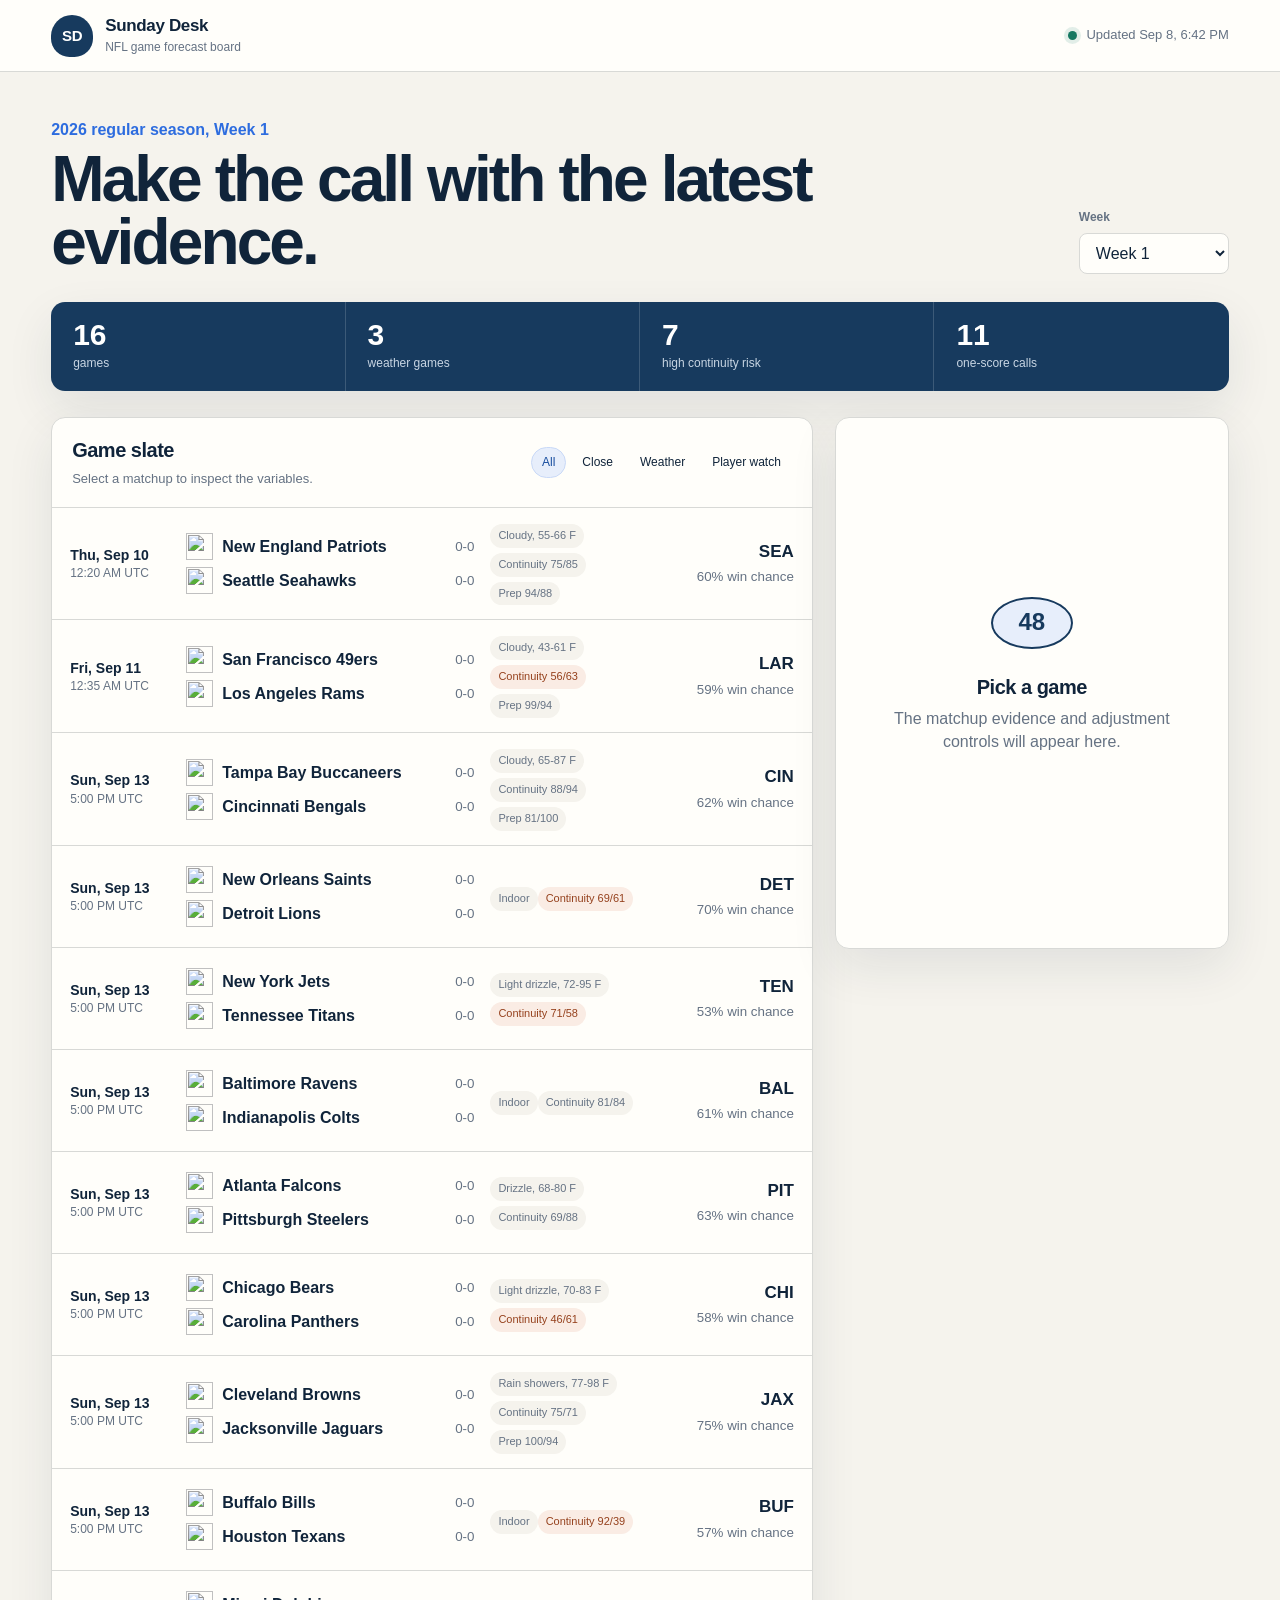
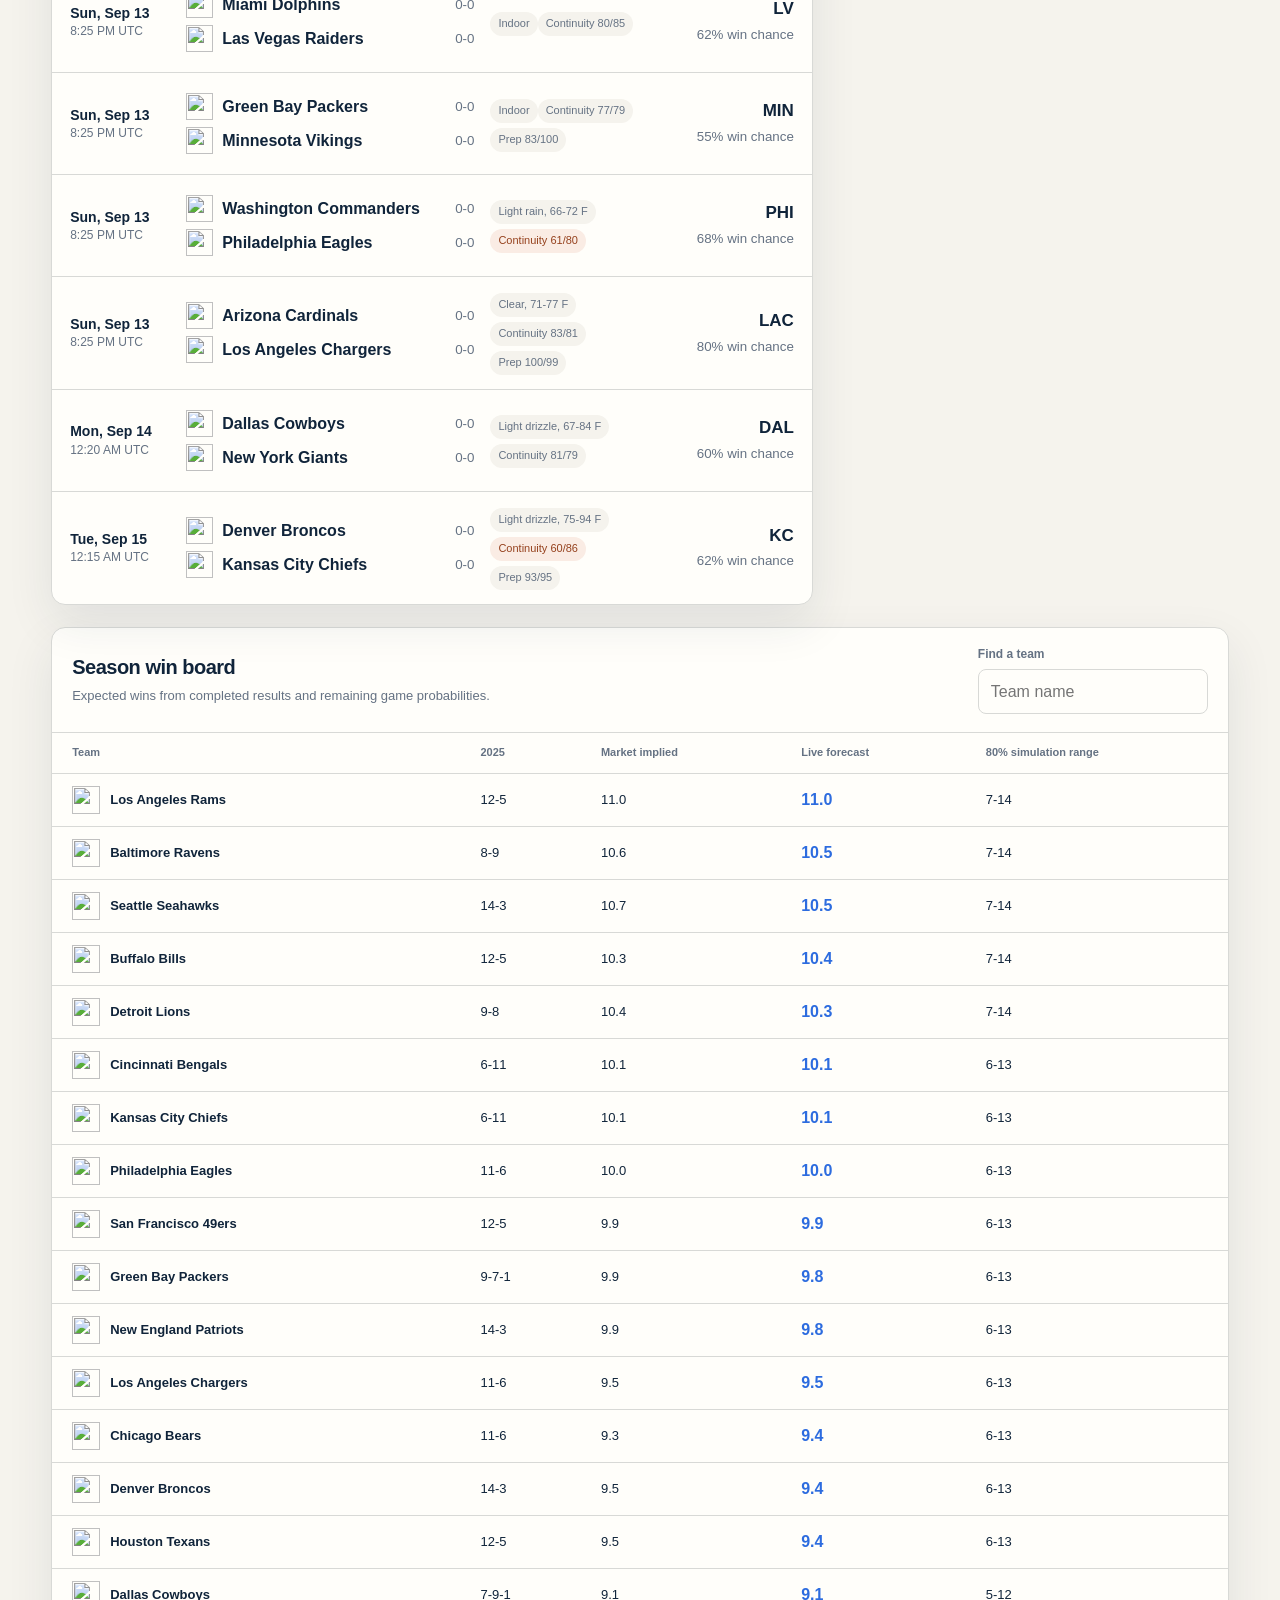
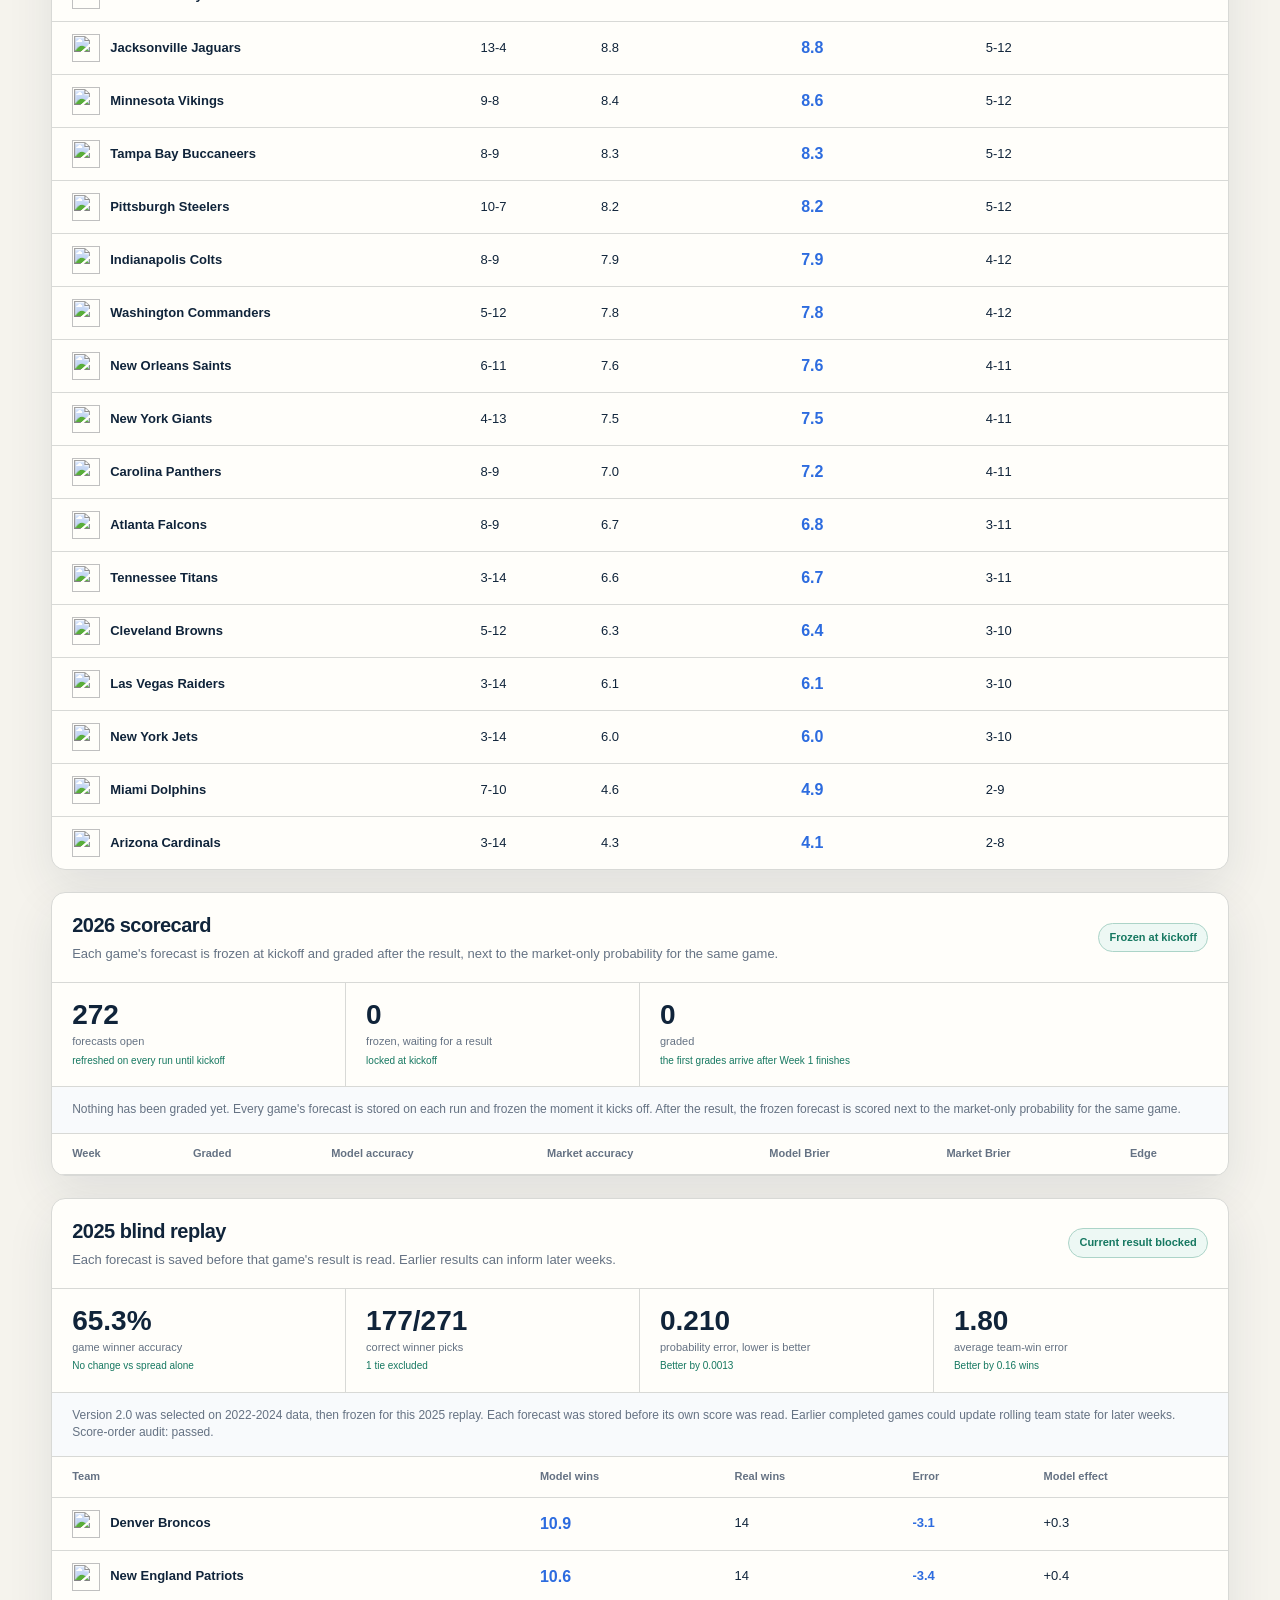
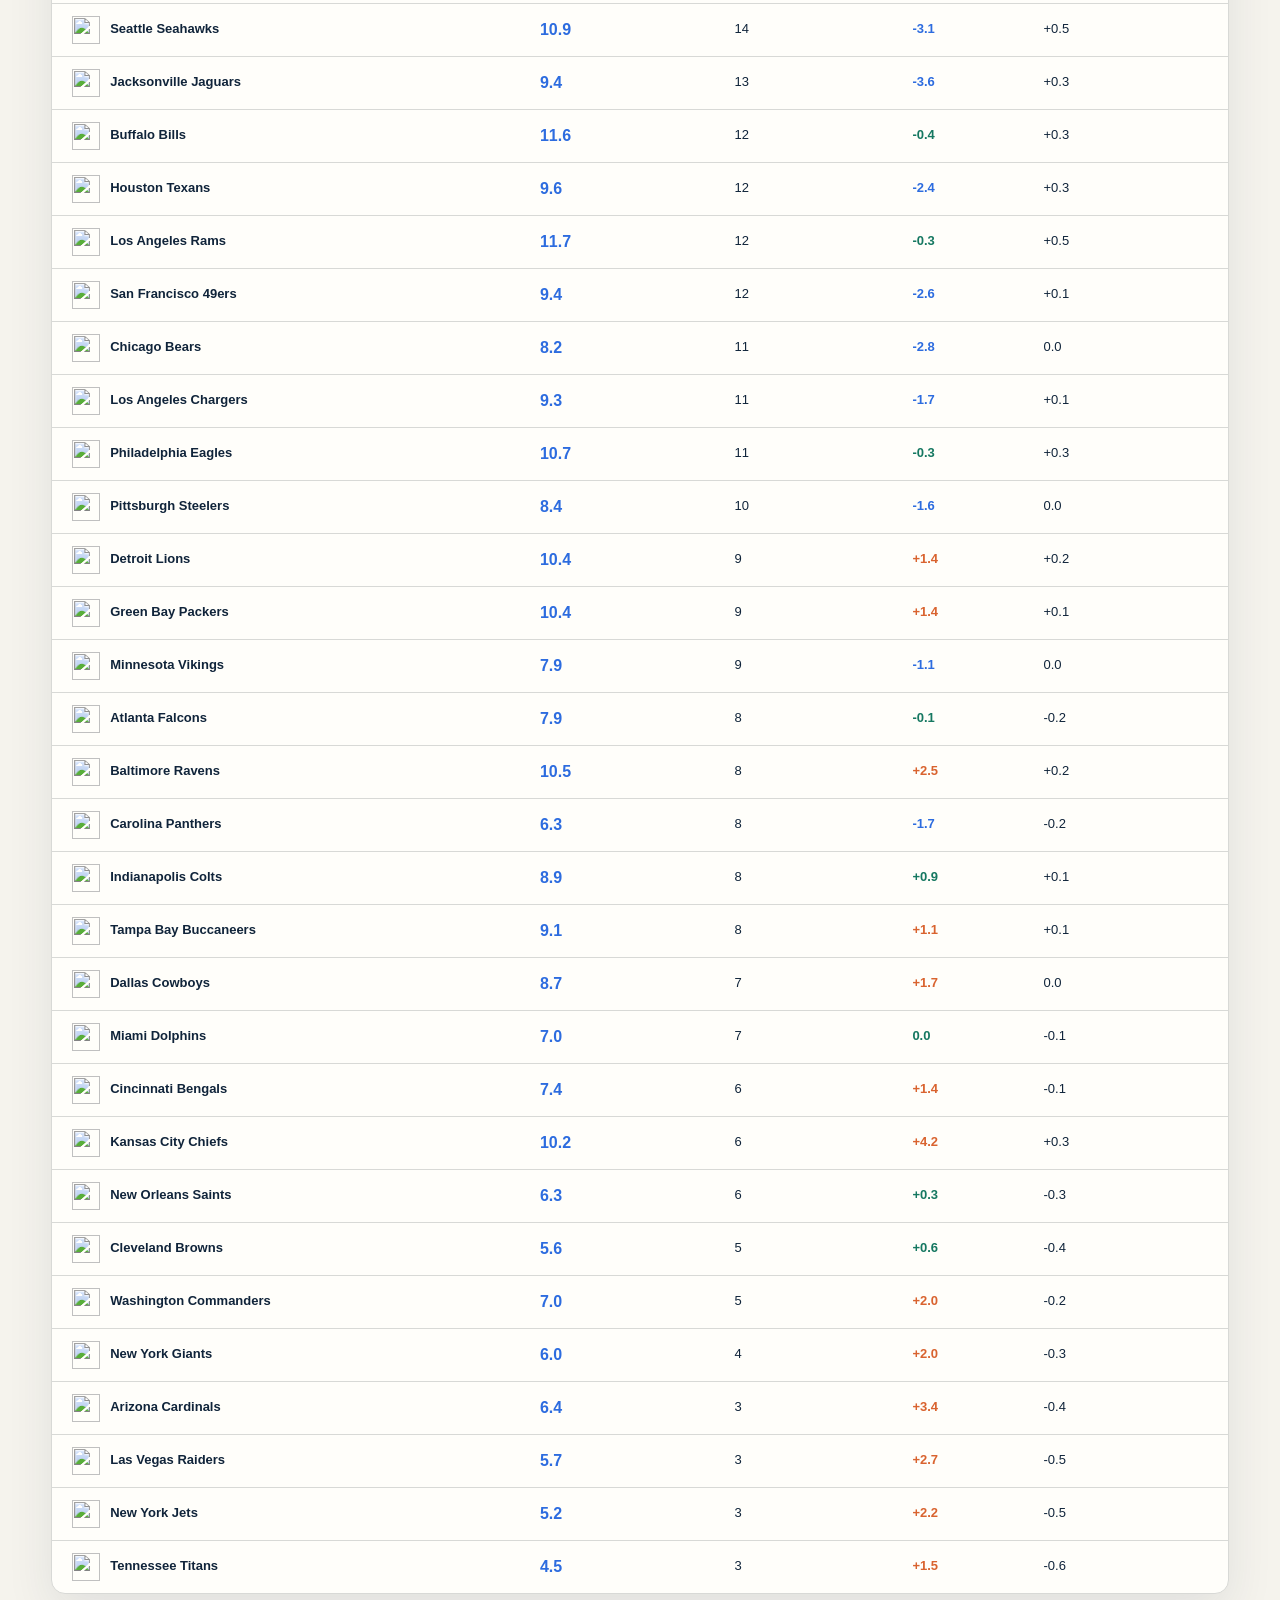
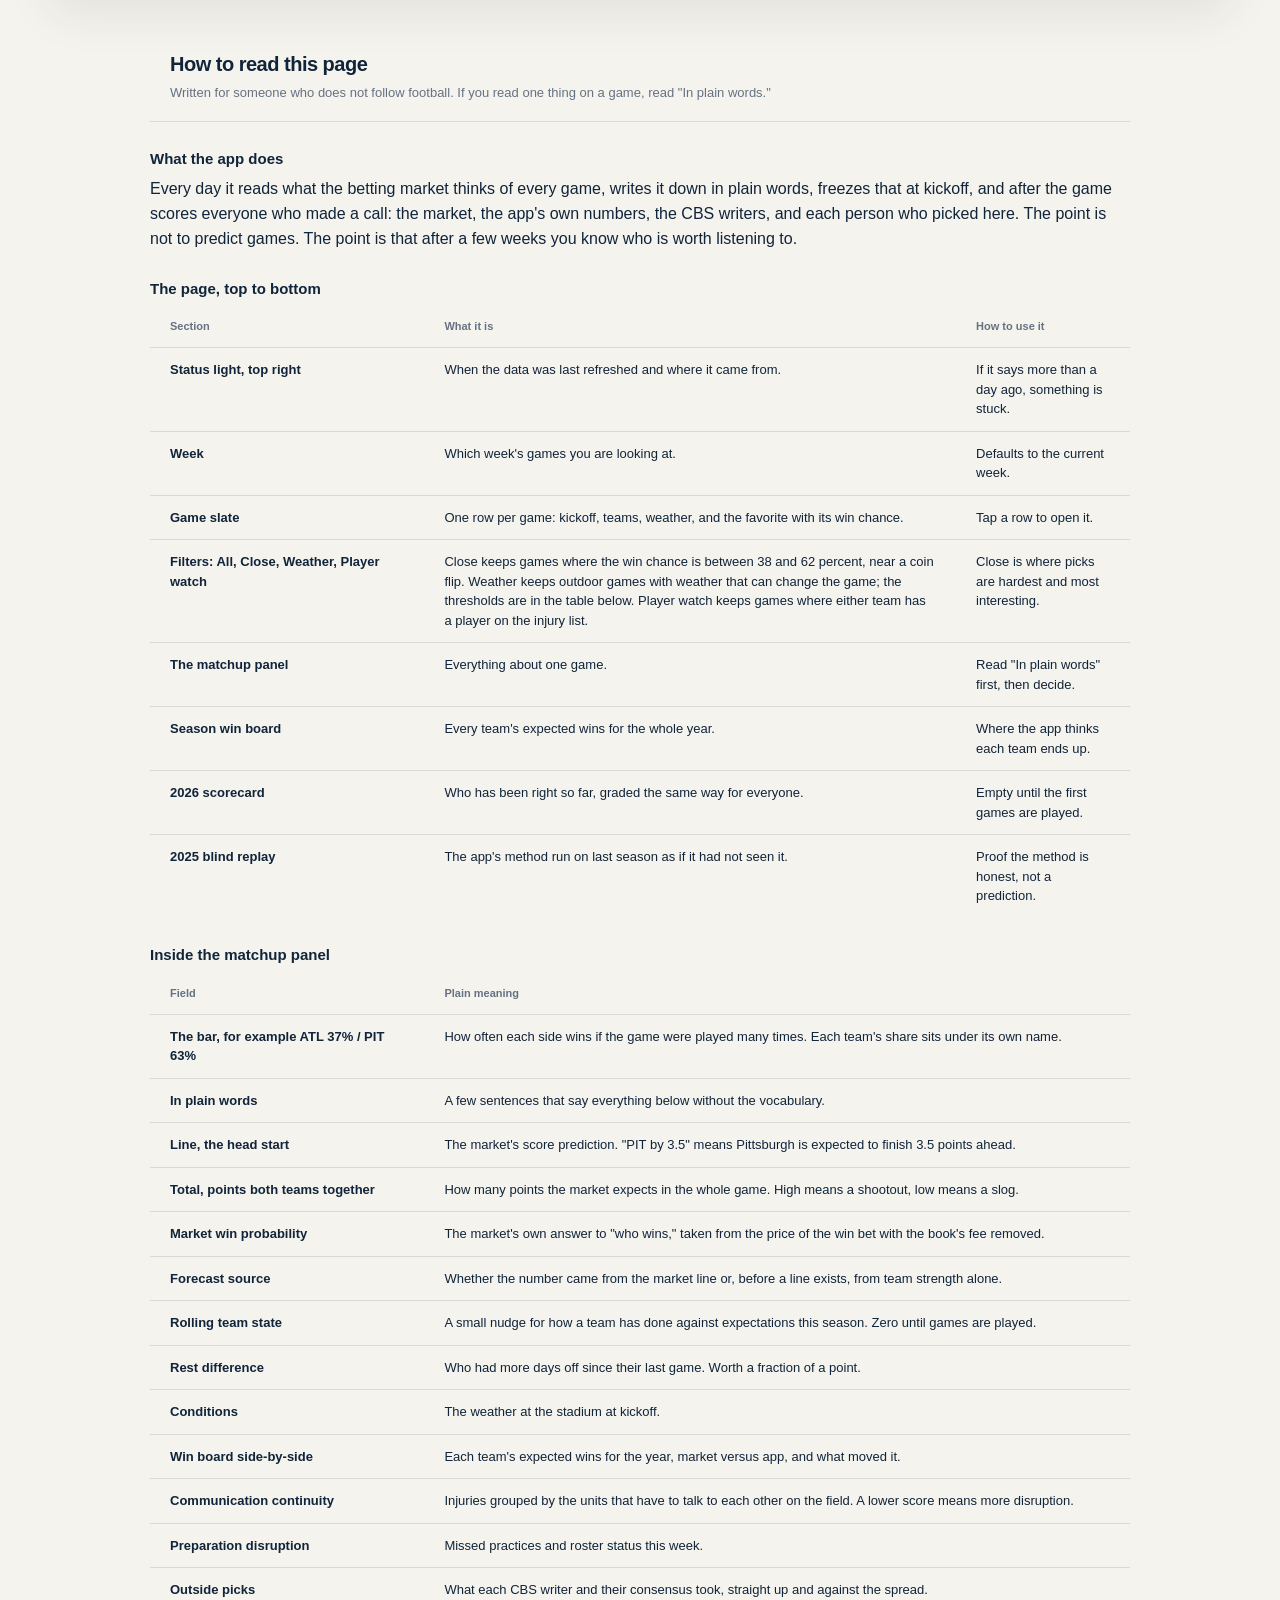
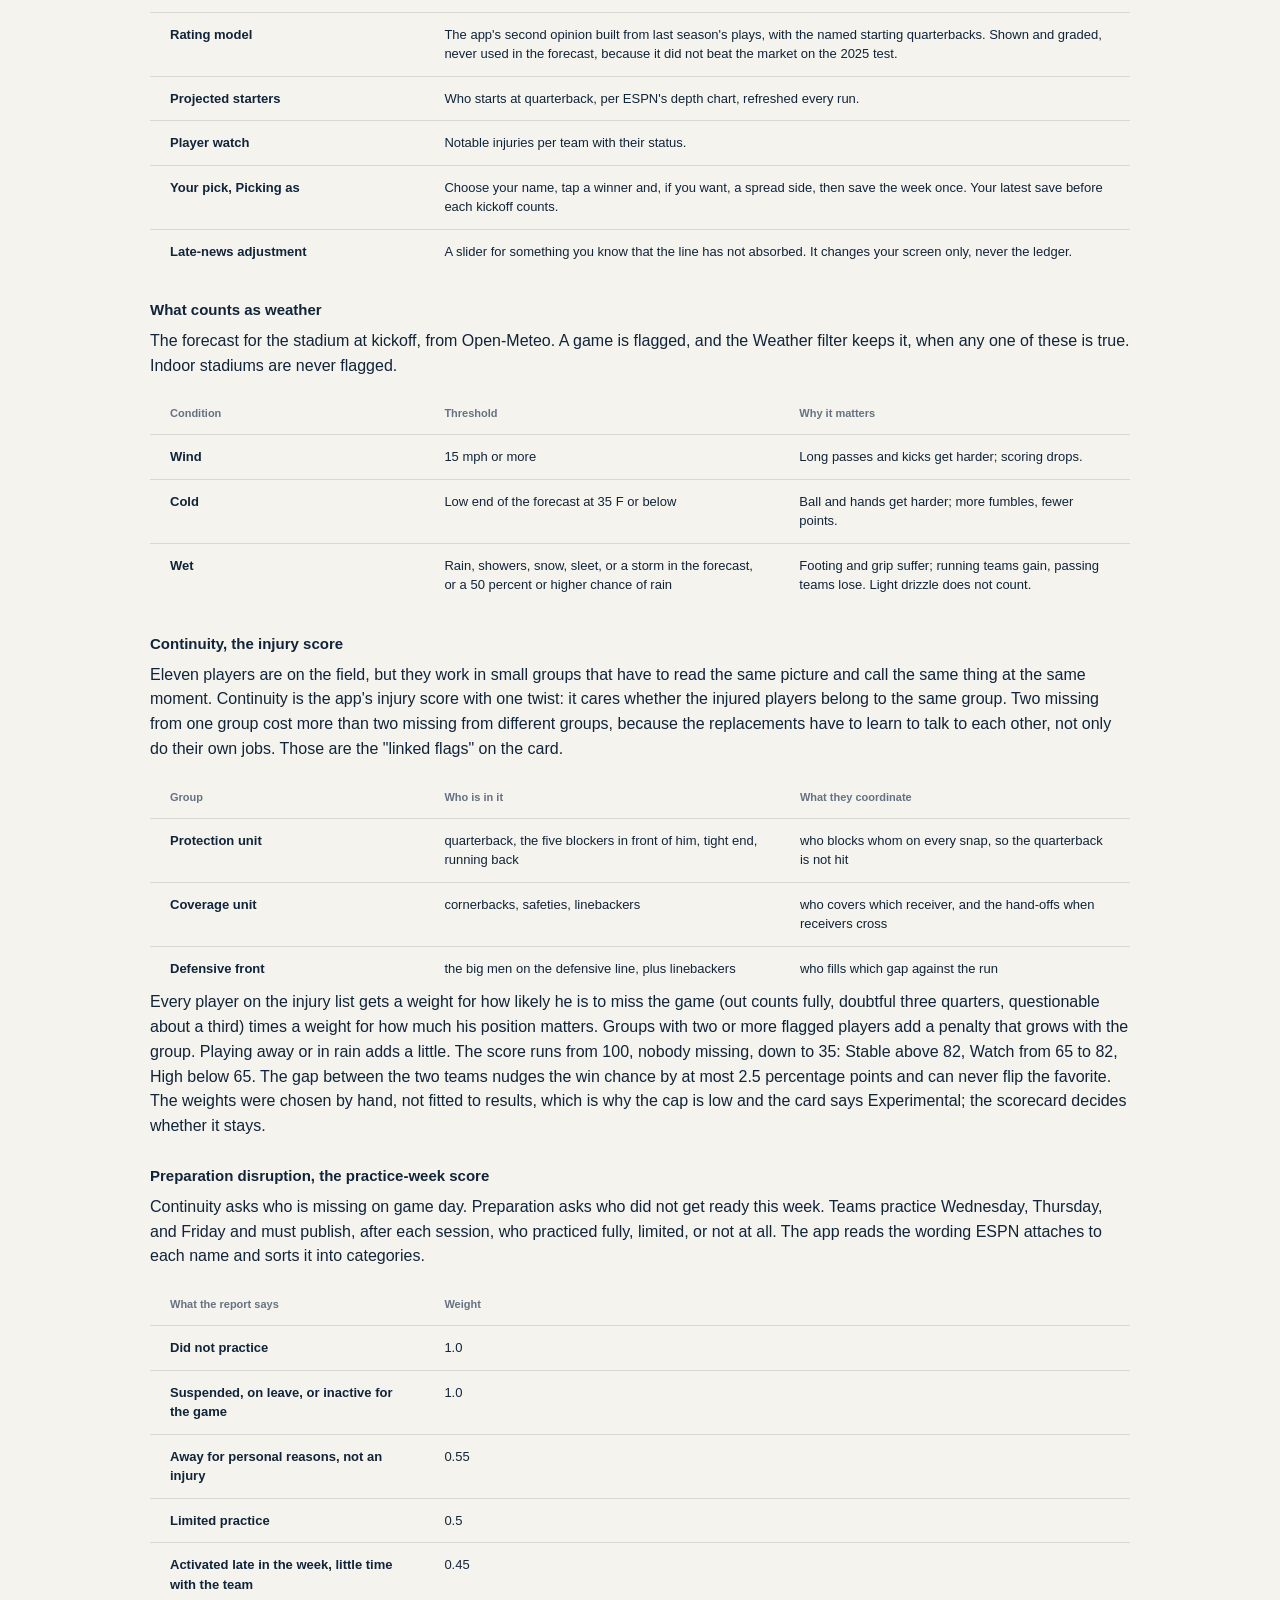
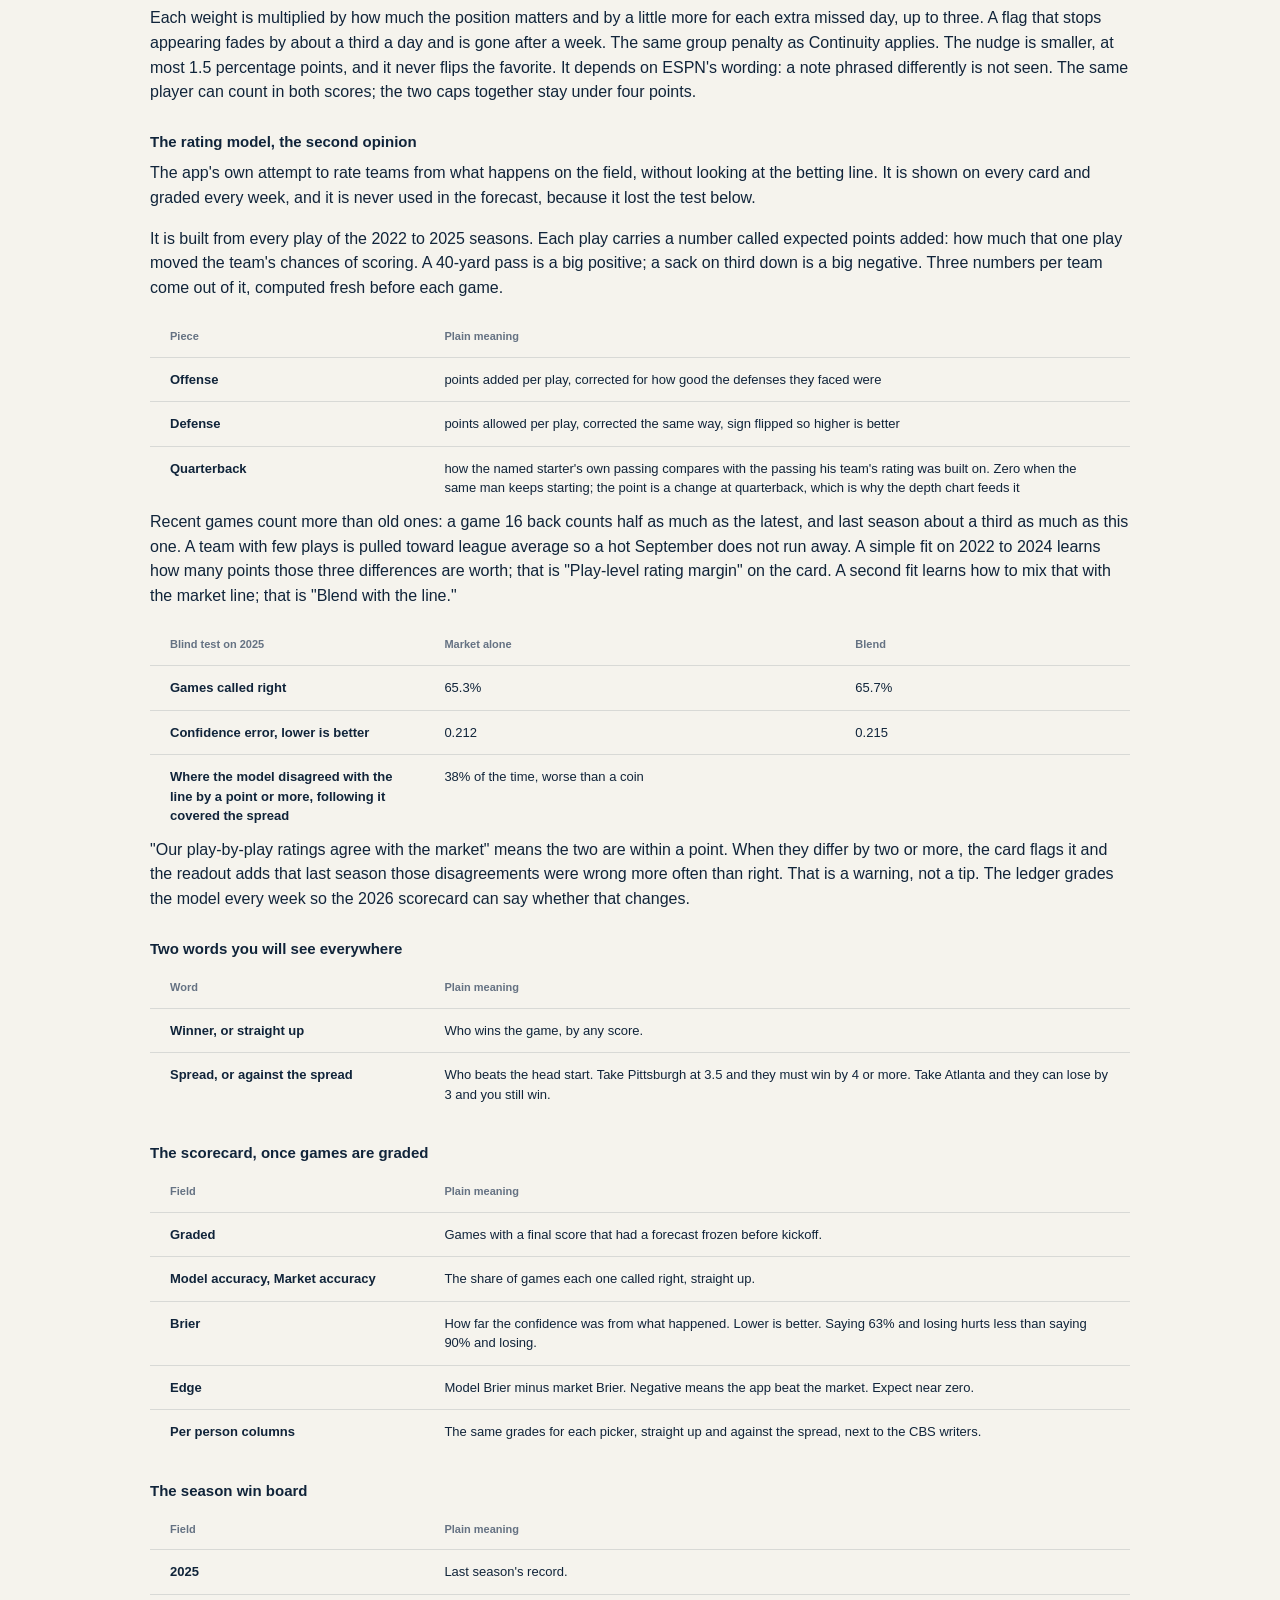
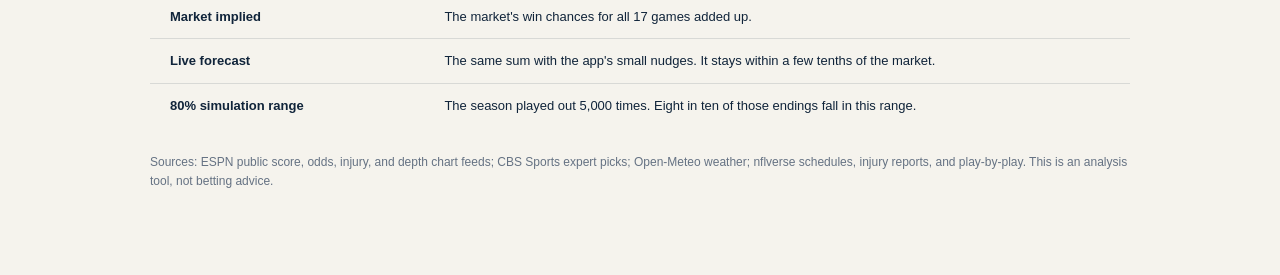
==== index.html @ 0bd40ef0 "Guide: explain continuity, preparation disruption, and the rating model in plain words" ====
<!doctype html>
<html lang="en">
<head>
  <meta charset="utf-8">
  <meta name="viewport" content="width=device-width, initial-scale=1">
  <meta name="description" content="A local NFL game-day forecast desk with live schedule, odds, weather, and player availability.">
  <title>Sunday Desk</title>
  <link rel="stylesheet" href="styles.css">
  <link rel="manifest" href="site.webmanifest">
  <link rel="apple-touch-icon" href="icons/icon-180.png">
  <link rel="icon" href="icons/icon-192.png" type="image/png">
  <meta name="theme-color" content="#173a5e">
  <meta name="apple-mobile-web-app-capable" content="yes">
  <meta name="apple-mobile-web-app-title" content="Sunday Desk">
  <meta name="apple-mobile-web-app-status-bar-style" content="default">
</head>
<body>
  <header class="masthead">
    <a class="brand" href="#top" aria-label="Sunday Desk home">
      <span class="brand-mark" aria-hidden="true">SD</span>
      <span>
        <strong>Sunday Desk</strong>
        <small>NFL game forecast board</small>
      </span>
    </a>
    <div class="run-status" id="runStatus" aria-live="polite">
      <span class="status-light"></span>
      <span>Loading latest snapshot</span>
    </div>
  </header>

  <main id="top">
    <section class="control-strip" aria-labelledby="boardTitle">
      <div>
        <p class="date-line" id="dateLine">2026 regular season</p>
        <h1 id="boardTitle">Make the call with the latest evidence.</h1>
      </div>
      <div class="week-control">
        <label for="weekSelect">Week</label>
        <select id="weekSelect" aria-label="Select NFL week"></select>
      </div>
    </section>

    <section class="pulse" aria-label="Snapshot summary">
      <div><strong id="gameCount">0</strong><span>games</span></div>
      <div><strong id="weatherCount">0</strong><span>weather games</span></div>
      <div><strong id="continuityCount">0</strong><span>high continuity risk</span></div>
      <div><strong id="closeCount">0</strong><span>one-score calls</span></div>
    </section>

    <section class="workspace" aria-label="Game forecast workspace">
      <div class="slate-panel">
        <div class="section-head">
          <div>
            <h2>Game slate</h2>
            <p>Select a matchup to inspect the variables.</p>
          </div>
          <div class="filters" role="group" aria-label="Filter games">
            <button class="filter is-active" data-filter="all" type="button">All</button>
            <button class="filter" data-filter="close" type="button">Close</button>
            <button class="filter" data-filter="weather" type="button">Weather</button>
            <button class="filter" data-filter="injuries" type="button">Player watch</button>
          </div>
        </div>
        <div class="game-list" id="gameList"></div>
      </div>

      <aside class="detail-panel" id="detailPanel" aria-label="Matchup detail">
        <div class="empty-detail" id="emptyDetail">
          <span aria-hidden="true">48</span>
          <h2 id="detailTitle">Pick a game</h2>
          <p>The matchup evidence and adjustment controls will appear here.</p>
        </div>
        <div id="gameDetail" hidden></div>
      </aside>
    </section>

    <section class="season-panel" aria-labelledby="seasonTitle">
      <div class="section-head">
        <div>
          <h2 id="seasonTitle">Season win board</h2>
          <p>Expected wins from completed results and remaining game probabilities.</p>
        </div>
        <label class="search-field">
          <span>Find a team</span>
          <input id="teamSearch" type="search" placeholder="Team name" autocomplete="off">
        </label>
      </div>
      <div class="table-wrap">
        <table>
          <thead>
            <tr>
              <th scope="col">Team</th>
              <th scope="col">2025</th>
              <th scope="col">Market implied</th>
              <th scope="col">Live forecast</th>
              <th scope="col">80% simulation range</th>
            </tr>
          </thead>
          <tbody id="seasonRows"></tbody>
        </table>
      </div>
    </section>

    <section class="backtest-panel" aria-labelledby="scorecardTitle">
      <div class="section-head">
        <div>
          <h2 id="scorecardTitle">2026 scorecard</h2>
          <p>Each game's forecast is frozen at kickoff and graded after the result, next to the market-only probability for the same game.</p>
        </div>
        <span class="audit-badge">Frozen at kickoff</span>
      </div>
      <div class="backtest-metrics" id="scorecardMetrics"></div>
      <div class="backtest-explainer" id="scorecardExplainer"></div>
      <div class="table-wrap">
        <table>
          <thead>
            <tr>
              <th scope="col">Week</th>
              <th scope="col">Graded</th>
              <th scope="col">Model accuracy</th>
              <th scope="col">Market accuracy</th>
              <th scope="col">Model Brier</th>
              <th scope="col">Market Brier</th>
              <th scope="col">Edge</th>
            </tr>
          </thead>
          <tbody id="scorecardRows"></tbody>
        </table>
      </div>
    </section>

    <section class="backtest-panel" aria-labelledby="backtestTitle">
      <div class="section-head">
        <div>
          <h2 id="backtestTitle">2025 blind replay</h2>
          <p>Each forecast is saved before that game's result is read. Earlier results can inform later weeks.</p>
        </div>
        <span class="audit-badge">Current result blocked</span>
      </div>
      <div class="backtest-metrics" id="backtestMetrics"></div>
      <div class="backtest-explainer" id="backtestExplainer"></div>
      <div class="table-wrap">
        <table>
          <thead>
            <tr>
              <th scope="col">Team</th>
              <th scope="col">Model wins</th>
              <th scope="col">Real wins</th>
              <th scope="col">Error</th>
              <th scope="col">Model effect</th>
            </tr>
          </thead>
          <tbody id="backtestRows"></tbody>
        </table>
      </div>
    </section>

    <section class="guide" id="guide" aria-labelledby="guideTitle">
      <div class="section-head">
        <div>
          <h2 id="guideTitle">How to read this page</h2>
          <p>Written for someone who does not follow football. If you read one thing on a game, read "In plain words."</p>
        </div>
      </div>

      <h3>What the app does</h3>
      <p>Every day it reads what the betting market thinks of every game, writes it down in plain words, freezes that at kickoff, and after the game scores everyone who made a call: the market, the app's own numbers, the CBS writers, and each person who picked here. The point is not to predict games. The point is that after a few weeks you know who is worth listening to.</p>

      <h3>The page, top to bottom</h3>
      <div class="table-wrap"><table class="guide-table">
        <thead><tr><th scope="col">Section</th><th scope="col">What it is</th><th scope="col">How to use it</th></tr></thead>
        <tbody>
          <tr><td>Status light, top right</td><td>When the data was last refreshed and where it came from.</td><td>If it says more than a day ago, something is stuck.</td></tr>
          <tr><td>Week</td><td>Which week's games you are looking at.</td><td>Defaults to the current week.</td></tr>
          <tr><td>Game slate</td><td>One row per game: kickoff, teams, weather, and the favorite with its win chance.</td><td>Tap a row to open it.</td></tr>
          <tr><td>Filters: All, Close, Weather, Player watch</td><td>Close keeps games where the win chance is between 38 and 62 percent, near a coin flip. Weather keeps outdoor games with weather that can change the game; the thresholds are in the table below. Player watch keeps games where either team has a player on the injury list.</td><td>Close is where picks are hardest and most interesting.</td></tr>
          <tr><td>The matchup panel</td><td>Everything about one game.</td><td>Read "In plain words" first, then decide.</td></tr>
          <tr><td>Season win board</td><td>Every team's expected wins for the whole year.</td><td>Where the app thinks each team ends up.</td></tr>
          <tr><td>2026 scorecard</td><td>Who has been right so far, graded the same way for everyone.</td><td>Empty until the first games are played.</td></tr>
          <tr><td>2025 blind replay</td><td>The app's method run on last season as if it had not seen it.</td><td>Proof the method is honest, not a prediction.</td></tr>
        </tbody>
      </table></div>

      <h3>Inside the matchup panel</h3>
      <div class="table-wrap"><table class="guide-table">
        <thead><tr><th scope="col">Field</th><th scope="col">Plain meaning</th></tr></thead>
        <tbody>
          <tr><td>The bar, for example ATL 37% / PIT 63%</td><td>How often each side wins if the game were played many times. Each team's share sits under its own name.</td></tr>
          <tr><td>In plain words</td><td>A few sentences that say everything below without the vocabulary.</td></tr>
          <tr><td>Line, the head start</td><td>The market's score prediction. "PIT by 3.5" means Pittsburgh is expected to finish 3.5 points ahead.</td></tr>
          <tr><td>Total, points both teams together</td><td>How many points the market expects in the whole game. High means a shootout, low means a slog.</td></tr>
          <tr><td>Market win probability</td><td>The market's own answer to "who wins," taken from the price of the win bet with the book's fee removed.</td></tr>
          <tr><td>Forecast source</td><td>Whether the number came from the market line or, before a line exists, from team strength alone.</td></tr>
          <tr><td>Rolling team state</td><td>A small nudge for how a team has done against expectations this season. Zero until games are played.</td></tr>
          <tr><td>Rest difference</td><td>Who had more days off since their last game. Worth a fraction of a point.</td></tr>
          <tr><td>Conditions</td><td>The weather at the stadium at kickoff.</td></tr>
          <tr><td>Win board side-by-side</td><td>Each team's expected wins for the year, market versus app, and what moved it.</td></tr>
          <tr><td>Communication continuity</td><td>Injuries grouped by the units that have to talk to each other on the field. A lower score means more disruption.</td></tr>
          <tr><td>Preparation disruption</td><td>Missed practices and roster status this week.</td></tr>
          <tr><td>Outside picks</td><td>What each CBS writer and their consensus took, straight up and against the spread.</td></tr>
          <tr><td>Rating model</td><td>The app's second opinion built from last season's plays, with the named starting quarterbacks. Shown and graded, never used in the forecast, because it did not beat the market on the 2025 test.</td></tr>
          <tr><td>Projected starters</td><td>Who starts at quarterback, per ESPN's depth chart, refreshed every run.</td></tr>
          <tr><td>Player watch</td><td>Notable injuries per team with their status.</td></tr>
          <tr><td>Your pick, Picking as</td><td>Choose your name, tap a winner and, if you want, a spread side, then save the week once. Your latest save before each kickoff counts.</td></tr>
          <tr><td>Late-news adjustment</td><td>A slider for something you know that the line has not absorbed. It changes your screen only, never the ledger.</td></tr>
        </tbody>
      </table></div>

      <h3>What counts as weather</h3>
      <p>The forecast for the stadium at kickoff, from Open-Meteo. A game is flagged, and the Weather filter keeps it, when any one of these is true. Indoor stadiums are never flagged.</p>
      <div class="table-wrap"><table class="guide-table">
        <thead><tr><th scope="col">Condition</th><th scope="col">Threshold</th><th scope="col">Why it matters</th></tr></thead>
        <tbody>
          <tr><td>Wind</td><td>15 mph or more</td><td>Long passes and kicks get harder; scoring drops.</td></tr>
          <tr><td>Cold</td><td>Low end of the forecast at 35 F or below</td><td>Ball and hands get harder; more fumbles, fewer points.</td></tr>
          <tr><td>Wet</td><td>Rain, showers, snow, sleet, or a storm in the forecast, or a 50 percent or higher chance of rain</td><td>Footing and grip suffer; running teams gain, passing teams lose. Light drizzle does not count.</td></tr>
        </tbody>
      </table></div>

      <h3>Continuity, the injury score</h3>
      <p>Eleven players are on the field, but they work in small groups that have to read the same picture and call the same thing at the same moment. Continuity is the app's injury score with one twist: it cares whether the injured players belong to the same group. Two missing from one group cost more than two missing from different groups, because the replacements have to learn to talk to each other, not only do their own jobs. Those are the "linked flags" on the card.</p>
      <div class="table-wrap"><table class="guide-table">
        <thead><tr><th scope="col">Group</th><th scope="col">Who is in it</th><th scope="col">What they coordinate</th></tr></thead>
        <tbody>
          <tr><td>Protection unit</td><td>quarterback, the five blockers in front of him, tight end, running back</td><td>who blocks whom on every snap, so the quarterback is not hit</td></tr>
          <tr><td>Coverage unit</td><td>cornerbacks, safeties, linebackers</td><td>who covers which receiver, and the hand-offs when receivers cross</td></tr>
          <tr><td>Defensive front</td><td>the big men on the defensive line, plus linebackers</td><td>who fills which gap against the run</td></tr>
        </tbody>
      </table></div>
      <p>Every player on the injury list gets a weight for how likely he is to miss the game (out counts fully, doubtful three quarters, questionable about a third) times a weight for how much his position matters. Groups with two or more flagged players add a penalty that grows with the group. Playing away or in rain adds a little. The score runs from 100, nobody missing, down to 35: Stable above 82, Watch from 65 to 82, High below 65. The gap between the two teams nudges the win chance by at most 2.5 percentage points and can never flip the favorite. The weights were chosen by hand, not fitted to results, which is why the cap is low and the card says Experimental; the scorecard decides whether it stays.</p>

      <h3>Preparation disruption, the practice-week score</h3>
      <p>Continuity asks who is missing on game day. Preparation asks who did not get ready this week. Teams practice Wednesday, Thursday, and Friday and must publish, after each session, who practiced fully, limited, or not at all. The app reads the wording ESPN attaches to each name and sorts it into categories.</p>
      <div class="table-wrap"><table class="guide-table">
        <thead><tr><th scope="col">What the report says</th><th scope="col">Weight</th></tr></thead>
        <tbody>
          <tr><td>Did not practice</td><td>1.0</td></tr>
          <tr><td>Suspended, on leave, or inactive for the game</td><td>1.0</td></tr>
          <tr><td>Away for personal reasons, not an injury</td><td>0.55</td></tr>
          <tr><td>Limited practice</td><td>0.5</td></tr>
          <tr><td>Activated late in the week, little time with the team</td><td>0.45</td></tr>
        </tbody>
      </table></div>
      <p>Each weight is multiplied by how much the position matters and by a little more for each extra missed day, up to three. A flag that stops appearing fades by about a third a day and is gone after a week. The same group penalty as Continuity applies. The nudge is smaller, at most 1.5 percentage points, and it never flips the favorite. It depends on ESPN's wording: a note phrased differently is not seen. The same player can count in both scores; the two caps together stay under four points.</p>

      <h3>The rating model, the second opinion</h3>
      <p>The app's own attempt to rate teams from what happens on the field, without looking at the betting line. It is shown on every card and graded every week, and it is never used in the forecast, because it lost the test below.</p>
      <p>It is built from every play of the 2022 to 2025 seasons. Each play carries a number called expected points added: how much that one play moved the team's chances of scoring. A 40-yard pass is a big positive; a sack on third down is a big negative. Three numbers per team come out of it, computed fresh before each game.</p>
      <div class="table-wrap"><table class="guide-table">
        <thead><tr><th scope="col">Piece</th><th scope="col">Plain meaning</th></tr></thead>
        <tbody>
          <tr><td>Offense</td><td>points added per play, corrected for how good the defenses they faced were</td></tr>
          <tr><td>Defense</td><td>points allowed per play, corrected the same way, sign flipped so higher is better</td></tr>
          <tr><td>Quarterback</td><td>how the named starter's own passing compares with the passing his team's rating was built on. Zero when the same man keeps starting; the point is a change at quarterback, which is why the depth chart feeds it</td></tr>
        </tbody>
      </table></div>
      <p>Recent games count more than old ones: a game 16 back counts half as much as the latest, and last season about a third as much as this one. A team with few plays is pulled toward league average so a hot September does not run away. A simple fit on 2022 to 2024 learns how many points those three differences are worth; that is "Play-level rating margin" on the card. A second fit learns how to mix that with the market line; that is "Blend with the line."</p>
      <div class="table-wrap"><table class="guide-table">
        <thead><tr><th scope="col">Blind test on 2025</th><th scope="col">Market alone</th><th scope="col">Blend</th></tr></thead>
        <tbody>
          <tr><td>Games called right</td><td>65.3%</td><td>65.7%</td></tr>
          <tr><td>Confidence error, lower is better</td><td>0.212</td><td>0.215</td></tr>
          <tr><td>Where the model disagreed with the line by a point or more, following it covered the spread</td><td colspan="2">38% of the time, worse than a coin</td></tr>
        </tbody>
      </table></div>
      <p>"Our play-by-play ratings agree with the market" means the two are within a point. When they differ by two or more, the card flags it and the readout adds that last season those disagreements were wrong more often than right. That is a warning, not a tip. The ledger grades the model every week so the 2026 scorecard can say whether that changes.</p>

      <h3>Two words you will see everywhere</h3>
      <div class="table-wrap"><table class="guide-table">
        <thead><tr><th scope="col">Word</th><th scope="col">Plain meaning</th></tr></thead>
        <tbody>
          <tr><td>Winner, or straight up</td><td>Who wins the game, by any score.</td></tr>
          <tr><td>Spread, or against the spread</td><td>Who beats the head start. Take Pittsburgh at 3.5 and they must win by 4 or more. Take Atlanta and they can lose by 3 and you still win.</td></tr>
        </tbody>
      </table></div>

      <h3>The scorecard, once games are graded</h3>
      <div class="table-wrap"><table class="guide-table">
        <thead><tr><th scope="col">Field</th><th scope="col">Plain meaning</th></tr></thead>
        <tbody>
          <tr><td>Graded</td><td>Games with a final score that had a forecast frozen before kickoff.</td></tr>
          <tr><td>Model accuracy, Market accuracy</td><td>The share of games each one called right, straight up.</td></tr>
          <tr><td>Brier</td><td>How far the confidence was from what happened. Lower is better. Saying 63% and losing hurts less than saying 90% and losing.</td></tr>
          <tr><td>Edge</td><td>Model Brier minus market Brier. Negative means the app beat the market. Expect near zero.</td></tr>
          <tr><td>Per person columns</td><td>The same grades for each picker, straight up and against the spread, next to the CBS writers.</td></tr>
        </tbody>
      </table></div>

      <h3>The season win board</h3>
      <div class="table-wrap"><table class="guide-table">
        <thead><tr><th scope="col">Field</th><th scope="col">Plain meaning</th></tr></thead>
        <tbody>
          <tr><td>2025</td><td>Last season's record.</td></tr>
          <tr><td>Market implied</td><td>The market's win chances for all 17 games added up.</td></tr>
          <tr><td>Live forecast</td><td>The same sum with the app's small nudges. It stays within a few tenths of the market.</td></tr>
          <tr><td>80% simulation range</td><td>The season played out 5,000 times. Eight in ten of those endings fall in this range.</td></tr>
        </tbody>
      </table></div>

      <p class="source-line">Sources: ESPN public score, odds, injury, and depth chart feeds; CBS Sports expert picks; Open-Meteo weather; nflverse schedules, injury reports, and play-by-play. This is an analysis tool, not betting advice.</p>
    </section>
  </main>

  <!-- Netlify detects this form at build time; the app submits to it from the matchup panel. -->
  <form name="picks" method="POST" data-netlify="true" data-netlify-honeypot="bot-field" hidden>
    <input type="hidden" name="form-name" value="picks">
    <input name="bot-field"><input name="who"><input name="week"><textarea name="picks"></textarea><input name="away"><input name="home"><input name="winner"><input name="spread">
  </form>

  <template id="gameTemplate">
    <button class="game-row" type="button">
      <span class="kickoff"></span>
      <span class="matchup"></span>
      <span class="conditions"></span>
      <span class="pick"></span>
    </button>
  </template>

  <script src="app.js" defer></script>
</body>
</html>
---- styles.css ----
:root {
  color-scheme: light;
  --ink: #10243a;
  --navy: #173a5e;
  --blue: #2d6cdf;
  --orange: #d9632f;
  --green: #167861;
  --paper: #f5f3ed;
  --white: #fffefa;
  --muted: #657283;
  --line: #d8d9d6;
  --soft-blue: #e7eefb;
  --soft-orange: #faece4;
  --shadow: 0 18px 48px rgba(21, 45, 70, 0.09);
  --radius: 14px;
}

* { box-sizing: border-box; }
[hidden] { display: none !important; }

html { scroll-behavior: smooth; }

body {
  margin: 0;
  background: var(--paper);
  color: var(--ink);
  font-family: "Avenir Next", Avenir, "Segoe UI", sans-serif;
  line-height: 1.45;
}

button, input, select { font: inherit; }
button { color: inherit; }

:focus-visible {
  outline: 3px solid rgba(45, 108, 223, 0.45);
  outline-offset: 3px;
}

.masthead {
  min-height: 72px;
  padding: 14px clamp(20px, 4vw, 64px);
  display: flex;
  align-items: center;
  justify-content: space-between;
  gap: 20px;
  background: var(--white);
  border-bottom: 1px solid var(--line);
}

.brand {
  color: inherit;
  display: flex;
  align-items: center;
  gap: 12px;
  text-decoration: none;
}

.brand-mark {
  width: 42px;
  height: 42px;
  display: grid;
  place-items: center;
  background: var(--navy);
  color: white;
  border-radius: 50% 50% 44% 44%;
  font-family: "Arial Narrow", sans-serif;
  font-size: 15px;
  font-weight: 800;
  letter-spacing: -0.02em;
}

.brand strong, .brand small { display: block; }
.brand strong { font-size: 17px; letter-spacing: -0.02em; }
.brand small { color: var(--muted); font-size: 12px; }

.run-status {
  display: flex;
  align-items: center;
  gap: 9px;
  color: var(--muted);
  font-size: 13px;
  text-align: right;
}

.status-light {
  width: 9px;
  height: 9px;
  border-radius: 50%;
  background: var(--orange);
  box-shadow: 0 0 0 4px rgba(217, 99, 47, 0.12);
}

.run-status.is-current .status-light {
  background: var(--green);
  box-shadow: 0 0 0 4px rgba(22, 120, 97, 0.12);
}

main { max-width: 1500px; margin: 0 auto; padding: 0 clamp(20px, 4vw, 64px) 72px; }

.control-strip {
  padding: 46px 0 28px;
  display: flex;
  align-items: end;
  justify-content: space-between;
  gap: 28px;
}

.date-line { margin: 0 0 7px; color: var(--blue); font-weight: 700; }
h1, h2, p { margin-top: 0; }
h1 {
  max-width: 760px;
  margin-bottom: 0;
  font-family: "Arial Narrow", "Avenir Next Condensed", sans-serif;
  font-size: clamp(36px, 5vw, 66px);
  line-height: 0.98;
  letter-spacing: -0.045em;
}
h2 { margin-bottom: 5px; font-size: 20px; letter-spacing: -0.025em; }

.week-control { min-width: 150px; }
.week-control label, .search-field span {
  display: block;
  margin-bottom: 6px;
  color: var(--muted);
  font-size: 12px;
  font-weight: 700;
}

select, input {
  width: 100%;
  border: 1px solid var(--line);
  border-radius: 8px;
  background: var(--white);
  color: var(--ink);
  padding: 10px 12px;
}

.pulse {
  display: grid;
  grid-template-columns: repeat(4, 1fr);
  background: var(--navy);
  color: white;
  border-radius: var(--radius);
  overflow: hidden;
  box-shadow: var(--shadow);
}

.pulse div { padding: 18px 22px; border-right: 1px solid rgba(255,255,255,.16); }
.pulse div:last-child { border-right: 0; }
.pulse strong { display: block; font-family: "Arial Narrow", sans-serif; font-size: 30px; line-height: 1; }
.pulse span { color: #c8d5e3; font-size: 12px; }

.workspace {
  margin-top: 26px;
  display: grid;
  grid-template-columns: minmax(0, 1.45fr) minmax(360px, .75fr);
  gap: 22px;
  align-items: start;
}

.slate-panel, .detail-panel, .season-panel, .backtest-panel {
  background: var(--white);
  border: 1px solid var(--line);
  border-radius: var(--radius);
  box-shadow: var(--shadow);
}

.section-head {
  min-height: 78px;
  padding: 18px 20px;
  display: flex;
  align-items: center;
  justify-content: space-between;
  gap: 20px;
  border-bottom: 1px solid var(--line);
}

.section-head p { margin: 0; color: var(--muted); font-size: 13px; }
.filters { display: flex; gap: 5px; flex-wrap: wrap; justify-content: flex-end; }
.filter {
  padding: 6px 10px;
  border: 1px solid transparent;
  border-radius: 999px;
  background: transparent;
  font-size: 12px;
  cursor: pointer;
}
.filter:hover { background: var(--paper); }
.filter.is-active { background: var(--soft-blue); border-color: #c9d9f7; color: #174d9e; }

.game-list { display: grid; }
.game-row {
  width: 100%;
  min-width: 0;
  min-height: 102px;
  padding: 14px 18px;
  display: grid;
  grid-template-columns: 100px minmax(220px, 1.25fr) minmax(150px, .7fr) 126px;
  align-items: center;
  gap: 16px;
  border: 0;
  border-bottom: 1px solid var(--line);
  background: transparent;
  text-align: left;
  cursor: pointer;
}
.game-row:last-child { border-bottom: 0; }
.game-row:hover, .game-row.is-selected { background: #f2f6fc; }
.game-row.is-selected { box-shadow: inset 4px 0 var(--blue); }
.kickoff { color: var(--muted); font-size: 12px; }
.kickoff strong { display: block; color: var(--ink); font-size: 14px; }

.team-line { display: flex; align-items: center; gap: 9px; min-width: 0; }
.team-line + .team-line { margin-top: 7px; }
.team-line img { width: 27px; height: 27px; object-fit: contain; }
.team-line strong { overflow: hidden; text-overflow: ellipsis; white-space: nowrap; }
.team-line small { margin-left: auto; color: var(--muted); }

.condition-chip, .source-chip {
  display: inline-flex;
  align-items: center;
  gap: 5px;
  width: fit-content;
  padding: 4px 8px;
  border-radius: 999px;
  background: var(--paper);
  color: var(--muted);
  font-size: 11px;
}
.condition-chip + .condition-chip { margin-top: 5px; }
.condition-chip.alert { background: var(--soft-orange); color: #95411d; }
.pick { text-align: right; }
.pick strong { display: block; font-size: 17px; }
.pick small { color: var(--muted); }

.detail-panel { position: sticky; top: 18px; min-height: 530px; overflow: hidden; }
.empty-detail { min-height: 530px; padding: 60px 34px; display: grid; align-content: center; text-align: center; }
.empty-detail > span {
  width: 82px;
  height: 52px;
  margin: 0 auto 24px;
  display: grid;
  place-items: center;
  background: var(--soft-blue);
  border: 2px solid var(--navy);
  border-radius: 50%;
  color: var(--navy);
  font-family: "Arial Narrow", sans-serif;
  font-size: 24px;
  font-weight: 800;
}
.empty-detail p { color: var(--muted); }

.detail-content { padding-bottom: 24px; }
.detail-hero { padding: 22px; background: var(--navy); color: white; }
.detail-hero .meta { color: #c8d5e3; font-size: 12px; }
.detail-teams { margin: 20px 0; display: flex; align-items: center; justify-content: space-between; gap: 12px; }
.detail-team { width: 42%; text-align: center; }
.detail-team img { width: 58px; height: 58px; object-fit: contain; }
.detail-team strong, .detail-team small { display: block; }
.detail-team small { color: #c8d5e3; }
.at { color: #9eb1c5; }

.probability { margin-top: 16px; }
.prob-label { display: flex; justify-content: space-between; font-size: 13px; }
.prob-track { height: 9px; margin-top: 8px; display: flex; background: rgba(255,255,255,.18); border-radius: 99px; overflow: hidden; }
.prob-track span { display: block; }
.prob-track .away-share { background: rgba(255,255,255,.28); }
.prob-track .home-share { background: #71a3ff; }

.evidence { padding: 20px 22px 0; }
.evidence h3 { margin: 0 0 10px; font-size: 14px; }
.evidence-title-row { display: flex; align-items: center; justify-content: space-between; gap: 10px; }
.evidence-title-row h3 { margin: 0; }
.evidence-title-row h3 small { margin-left: 4px; color: var(--orange); font-size: 9px; font-weight: 800; }
.evidence-grid { display: grid; grid-template-columns: 1fr 1fr; gap: 9px; }
.evidence-card { padding: 12px; border: 1px solid var(--line); border-radius: 9px; }
.evidence-card span { display: block; color: var(--muted); font-size: 11px; }
.evidence-card strong { display: block; margin-top: 3px; font-size: 14px; }
.season-breakdown-grid {
  display: grid;
  grid-template-columns: 1fr 1fr;
  gap: 10px;
}
.season-breakdown-card {
  border: 1px solid var(--line);
  border-radius: 9px;
  background: #f8fafc;
  padding: 10px;
}
.season-breakdown-head {
  display: flex;
  align-items: center;
  justify-content: space-between;
  gap: 10px;
  margin-bottom: 8px;
}
.season-breakdown-head span { display: inline-flex; align-items: center; gap: 8px; font-weight: 700; }
.season-breakdown-head img { width: 22px; height: 22px; object-fit: contain; }
.season-breakdown-head small { color: var(--muted); font-size: 10px; }
.season-breakdown-stats {
  display: grid;
  grid-template-columns: 1fr 1fr;
  gap: 4px 10px;
}
.season-breakdown-stats > div { display: flex; align-items: baseline; justify-content: space-between; gap: 6px; }
.season-breakdown-stats span { color: var(--muted); font-size: 10px; }
.season-breakdown-stats strong { font-size: 12px; }
.season-breakdown-signals {
  margin: 10px 0 0;
  padding: 0;
  list-style: none;
}
.season-breakdown-signals li {
  display: flex;
  align-items: baseline;
  justify-content: space-between;
  gap: 6px;
  font-size: 10px;
  border-top: 1px solid var(--line);
  padding: 7px 0;
}
.season-breakdown-signals li:first-child { border-top: 0; }
.season-breakdown-signals span { color: var(--muted); }
.season-breakdown-signals strong { font-size: 10px; }

.injury-list { margin: 0; padding: 0; list-style: none; }
.injury-list li { padding: 9px 0; border-bottom: 1px solid var(--line); font-size: 13px; }
.injury-list li:last-child { border-bottom: 0; }
.injury-list small { display: block; color: var(--muted); }

.continuity-grid { margin-top: 10px; display: grid; grid-template-columns: 1fr 1fr; gap: 9px; }
.continuity-card {
  min-width: 0;
  padding: 11px;
  display: grid;
  grid-template-columns: 44px 1fr;
  align-items: center;
  gap: 10px;
  border: 1px solid var(--line);
  border-radius: 9px;
  background: #f8fafc;
}
.continuity-card p { margin: 3px 0 0; color: var(--muted); font-size: 10px; line-height: 1.3; }
.continuity-card > div > strong { font-size: 12px; }
.continuity-score { text-align: center; }
.continuity-score strong { display: block; font-family: "Arial Narrow", sans-serif; font-size: 23px; line-height: 1; }
.continuity-score span { display: block; margin-top: 3px; color: var(--muted); font-size: 9px; }
.continuity-watch { border-color: #e8c9aa; background: #fff9f2; }
.continuity-high { border-color: #e6b7a5; background: var(--soft-orange); }
.continuity-note { margin: 9px 0 0; color: var(--muted); font-size: 10px; }

.preparation-grid { margin-top: 10px; display: grid; grid-template-columns: 1fr 1fr; gap: 9px; }
.preparation-card { min-width: 0; padding: 12px; border: 1px solid var(--line); border-radius: 9px; background: #f8fafc; }
.preparation-card > p { margin: 6px 0; color: var(--muted); font-size: 10px; }
.preparation-head { display: flex; align-items: baseline; justify-content: space-between; gap: 8px; }
.preparation-head span { font-size: 12px; }
.preparation-head span strong { margin-right: 4px; font-family: "Arial Narrow", sans-serif; font-size: 22px; }
.preparation-head small { color: var(--muted); font-size: 9px; }
.preparation-list { margin: 0; padding: 0; list-style: none; }
.preparation-list li { padding: 7px 0; border-top: 1px solid var(--line); font-size: 11px; }
.preparation-list small { display: block; margin-top: 2px; color: var(--muted); line-height: 1.3; }
.preparation-watch { border-color: #e8c9aa; background: #fff9f2; }
.preparation-high { border-color: #e6b7a5; background: var(--soft-orange); }

.travel-summary { margin-top: 10px; padding: 10px 12px; display: flex; flex-wrap: wrap; gap: 8px 18px; border: 1px solid #b8cbe2; border-radius: 9px; background: var(--soft-blue); color: var(--muted); font-size: 10px; }
.travel-summary strong { margin-left: 4px; color: var(--navy); font-size: 12px; }
.travel-grid { margin-top: 9px; display: grid; grid-template-columns: 1fr 1fr; gap: 9px; }
.travel-card { min-width: 0; padding: 12px; border: 1px solid var(--line); border-radius: 9px; background: #f8fafc; }
.travel-facts { margin: 8px 0 0; }
.travel-facts > div { padding: 7px 0; display: grid; grid-template-columns: 92px 1fr; gap: 8px; border-top: 1px solid var(--line); }
.travel-facts dt { color: var(--muted); font-size: 9px; font-weight: 700; text-transform: uppercase; letter-spacing: .04em; }
.travel-facts dd { margin: 0; font-size: 11px; font-weight: 700; }
.travel-facts dd small { display: block; margin-top: 2px; color: var(--muted); font-size: 9px; font-weight: 400; line-height: 1.3; }
.travel-sources { margin: 8px 0 0; font-size: 9px; }
.travel-sources a { color: var(--blue); }

.adjuster { padding: 18px 22px 0; border-top: 1px solid var(--line); }
.adjuster label { display: grid; grid-template-columns: 1fr auto; gap: 6px 14px; font-size: 13px; }
.adjuster input[type="range"] { grid-column: 1 / -1; padding: 0; accent-color: var(--blue); }
.adjuster p { margin: 10px 0 0; color: var(--muted); font-size: 11px; }
.reset-button { margin-top: 14px; padding: 7px 10px; border: 1px solid var(--line); border-radius: 7px; background: white; cursor: pointer; }

.season-panel { margin-top: 22px; overflow: hidden; }
.backtest-panel { margin-top: 22px; overflow: hidden; }
.audit-badge {
  padding: 6px 10px;
  border: 1px solid #acd4c8;
  border-radius: 999px;
  background: #edf8f4;
  color: var(--green);
  font-size: 11px;
  font-weight: 800;
}
.backtest-metrics {
  display: grid;
  grid-template-columns: repeat(4, 1fr);
  border-bottom: 1px solid var(--line);
}
.backtest-metric { padding: 18px 20px; border-right: 1px solid var(--line); }
.backtest-metric:last-child { border-right: 0; }
.backtest-metric strong { display: block; font-family: "Arial Narrow", sans-serif; font-size: 28px; line-height: 1; }
.backtest-metric span { display: block; margin-top: 5px; color: var(--muted); font-size: 11px; }
.backtest-metric small { display: block; margin-top: 4px; color: var(--green); font-size: 10px; }
.backtest-metric small.worse { color: var(--orange); }
.backtest-explainer { padding: 14px 20px; background: #f8fafc; border-bottom: 1px solid var(--line); color: var(--muted); font-size: 12px; }
.error-positive { color: var(--orange); font-weight: 700; }
.error-negative { color: var(--blue); font-weight: 700; }
.error-close { color: var(--green); font-weight: 700; }
.search-field { width: min(230px, 42vw); }
.table-wrap { overflow-x: auto; }
table { width: 100%; border-collapse: collapse; font-size: 13px; }
th, td { padding: 12px 20px; border-bottom: 1px solid var(--line); text-align: left; }
th { color: var(--muted); font-size: 11px; }
tbody tr:last-child td { border-bottom: 0; }
.team-cell { display: flex; align-items: center; gap: 10px; font-weight: 700; }
.team-cell img { width: 28px; height: 28px; object-fit: contain; }
.forecast-value { color: var(--blue); font-weight: 800; font-size: 16px; }

.guide { max-width: 980px; margin: 38px auto 0; }
.guide h3 { margin: 26px 0 8px; font-size: 15px; }
.guide > p { color: var(--ink); line-height: 1.55; }
.guide .table-wrap { margin: 0; }
.guide-table th:first-child, .guide-table td:first-child { width: 28%; font-weight: 700; }
.guide-table td { vertical-align: top; line-height: 1.5; }
.guide .source-line { margin-top: 26px; color: var(--muted); }
.source-line { font-size: 12px; }
.empty-list { padding: 50px 20px; color: var(--muted); text-align: center; }

@media (max-width: 1050px) {
  .workspace { grid-template-columns: 1fr; }
  .detail-panel { position: static; min-height: 0; }
  .empty-detail { min-height: 280px; }
}

@media (max-width: 720px) {
  .masthead { align-items: flex-start; }
  .run-status { max-width: 165px; }
  .control-strip { align-items: stretch; flex-direction: column; padding-top: 34px; }
  .week-control { width: 100%; }
  .pulse { grid-template-columns: 1fr 1fr; }
  .backtest-metrics { grid-template-columns: 1fr 1fr; }
  .backtest-metric:nth-child(2) { border-right: 0; }
  .backtest-metric:nth-child(-n+2) { border-bottom: 1px solid var(--line); }
  .pulse div:nth-child(2) { border-right: 0; }
  .pulse div:nth-child(-n+2) { border-bottom: 1px solid rgba(255,255,255,.16); }
  .section-head { align-items: stretch; flex-direction: column; }
  .filters { justify-content: flex-start; }
  .game-row { grid-template-columns: 82px 1fr; gap: 10px 12px; }
  .matchup, .conditions, .pick { min-width: 0; }
  .team-line small { display: none; }
  .conditions { grid-column: 2; display: flex; flex-wrap: wrap; gap: 5px; }
  .condition-chip + .condition-chip { margin-top: 0; }
  .pick { grid-column: 2; text-align: left; }
  .search-field { width: 100%; }
  .continuity-grid { grid-template-columns: 1fr; }
  .preparation-grid { grid-template-columns: 1fr; }
  .travel-grid { grid-template-columns: 1fr; }
  .evidence-title-row { align-items: flex-start; flex-direction: column; }
  .season-breakdown-grid { grid-template-columns: 1fr; }
  th, td { padding: 11px 14px; }
}

@media (prefers-reduced-motion: reduce) {
  html { scroll-behavior: auto; }
}


/* Plain-language readout at the top of every matchup */
.readout p { margin: 0 0 0.55rem; font-size: 1.02rem; line-height: 1.5; }
.readout p:first-child { font-weight: 700; }
.evidence-card strong small { display: block; font-weight: 500; opacity: 0.7; font-size: 0.78em; margin-top: 0.15rem; }


/* Your pick */
.pick-row { display: flex; align-items: center; gap: 0.6rem; margin: 0.5rem 0; flex-wrap: wrap; }
.pick-row > span { min-width: 9.5rem; font-size: 0.9rem; opacity: 0.8; }
.pick-btn { border: 1px solid rgba(255,255,255,0.25); background: transparent; color: inherit; padding: 0.45rem 0.9rem; border-radius: 999px; font: inherit; cursor: pointer; }
.pick-btn.is-on { background: #2fb35a; border-color: #2fb35a; color: #0b1220; font-weight: 700; }
.pick-row small { opacity: 0.75; }
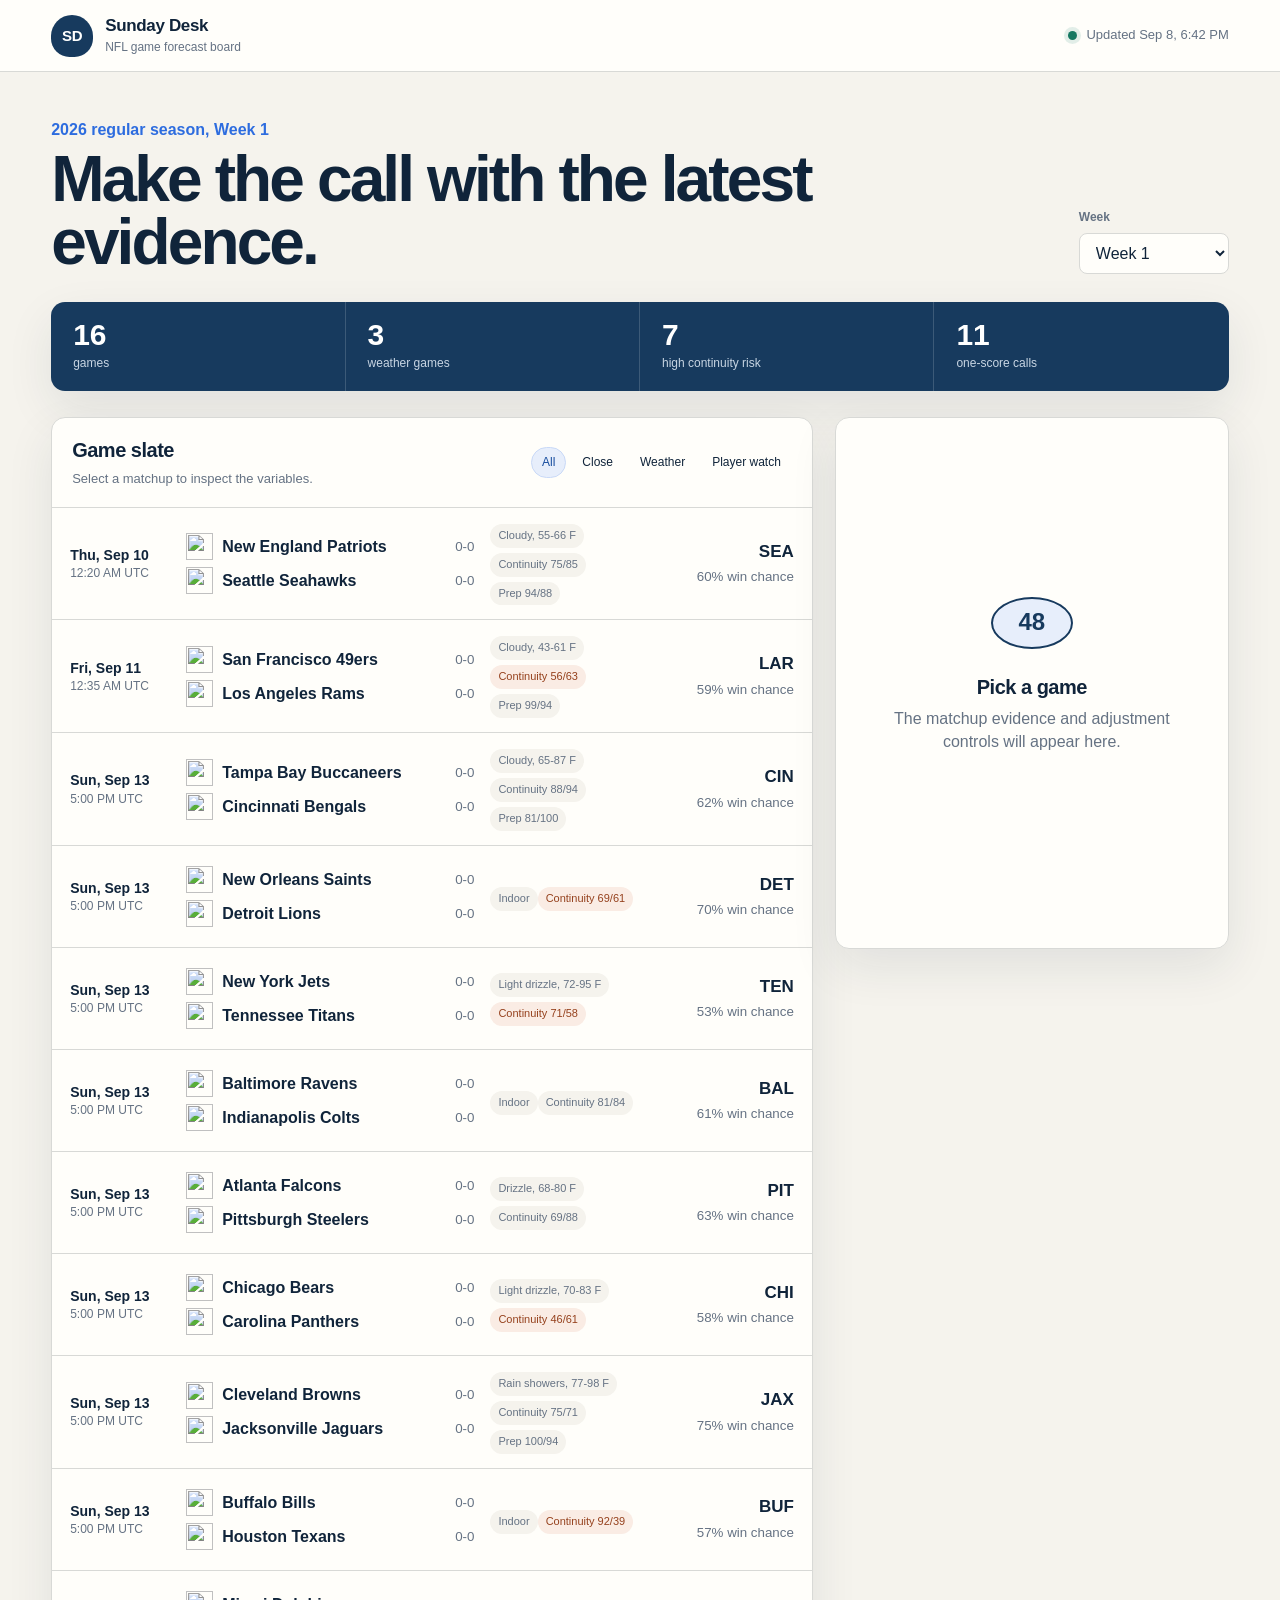
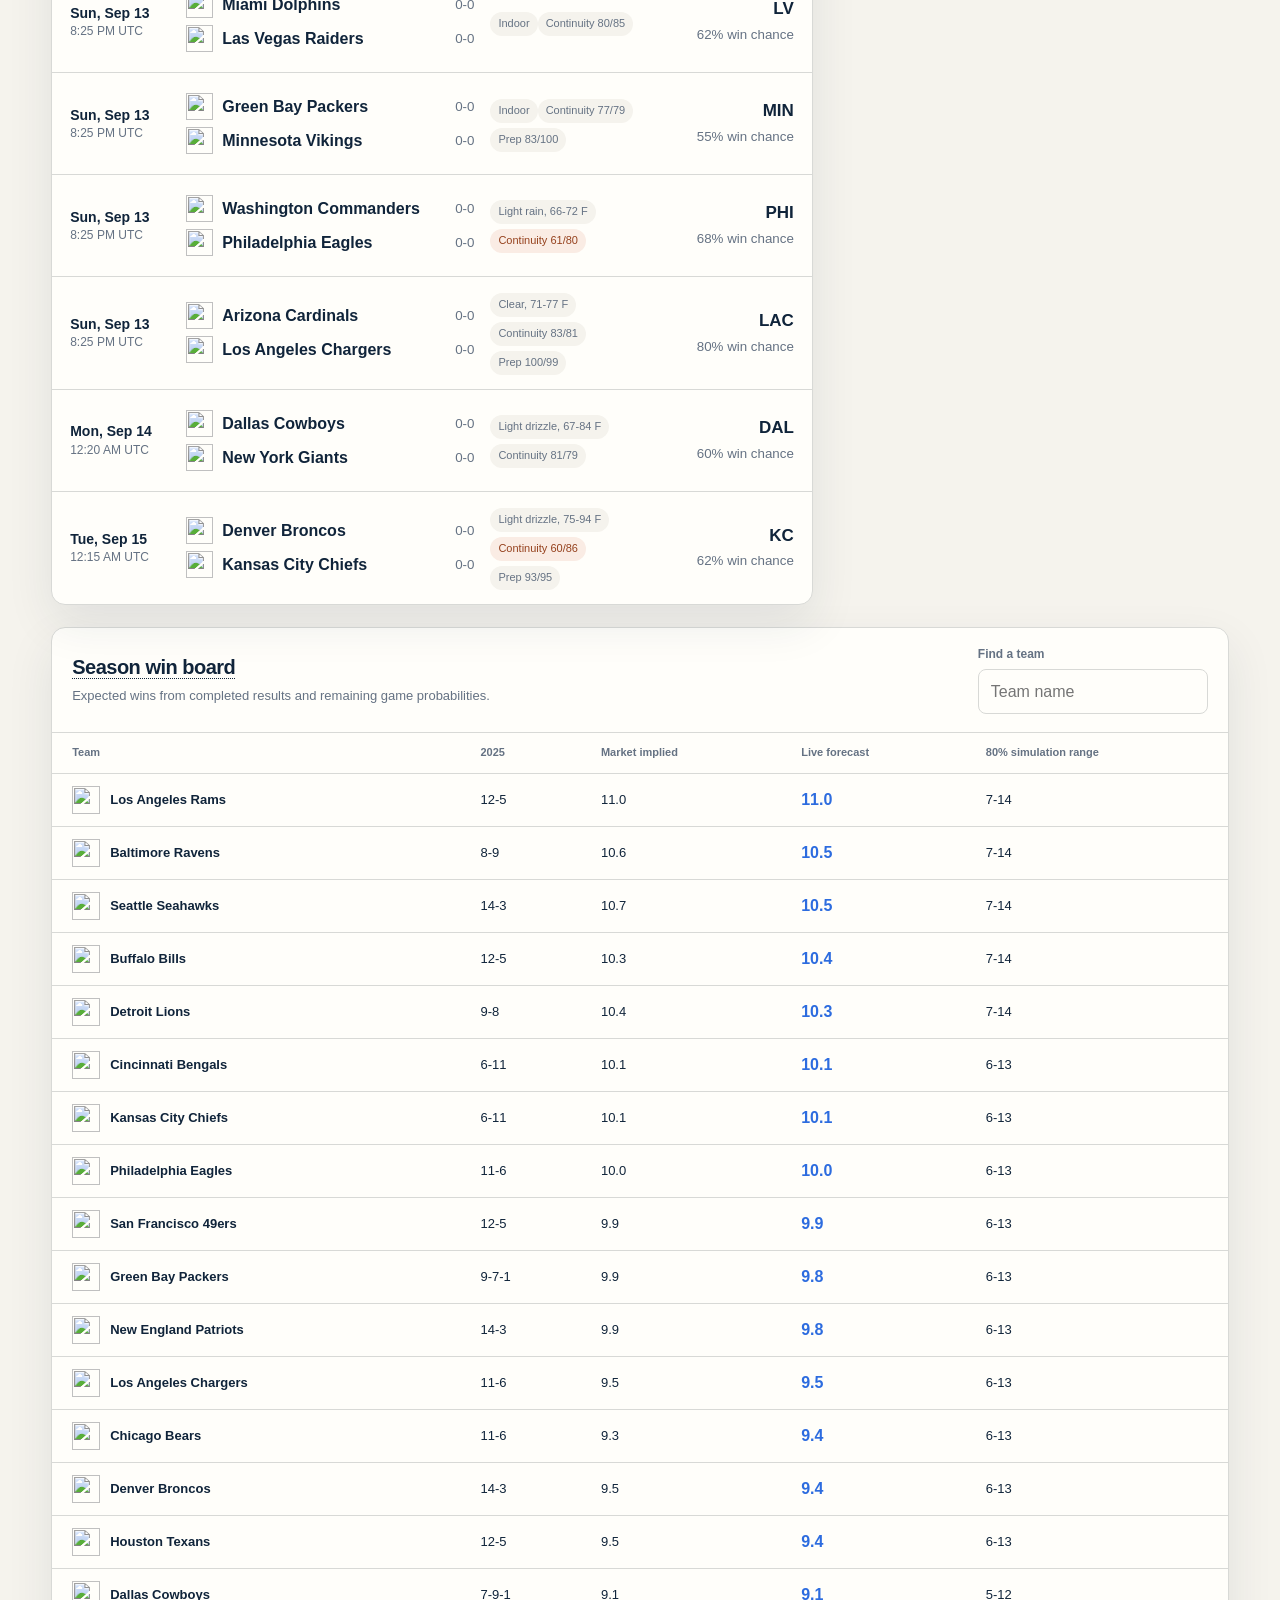
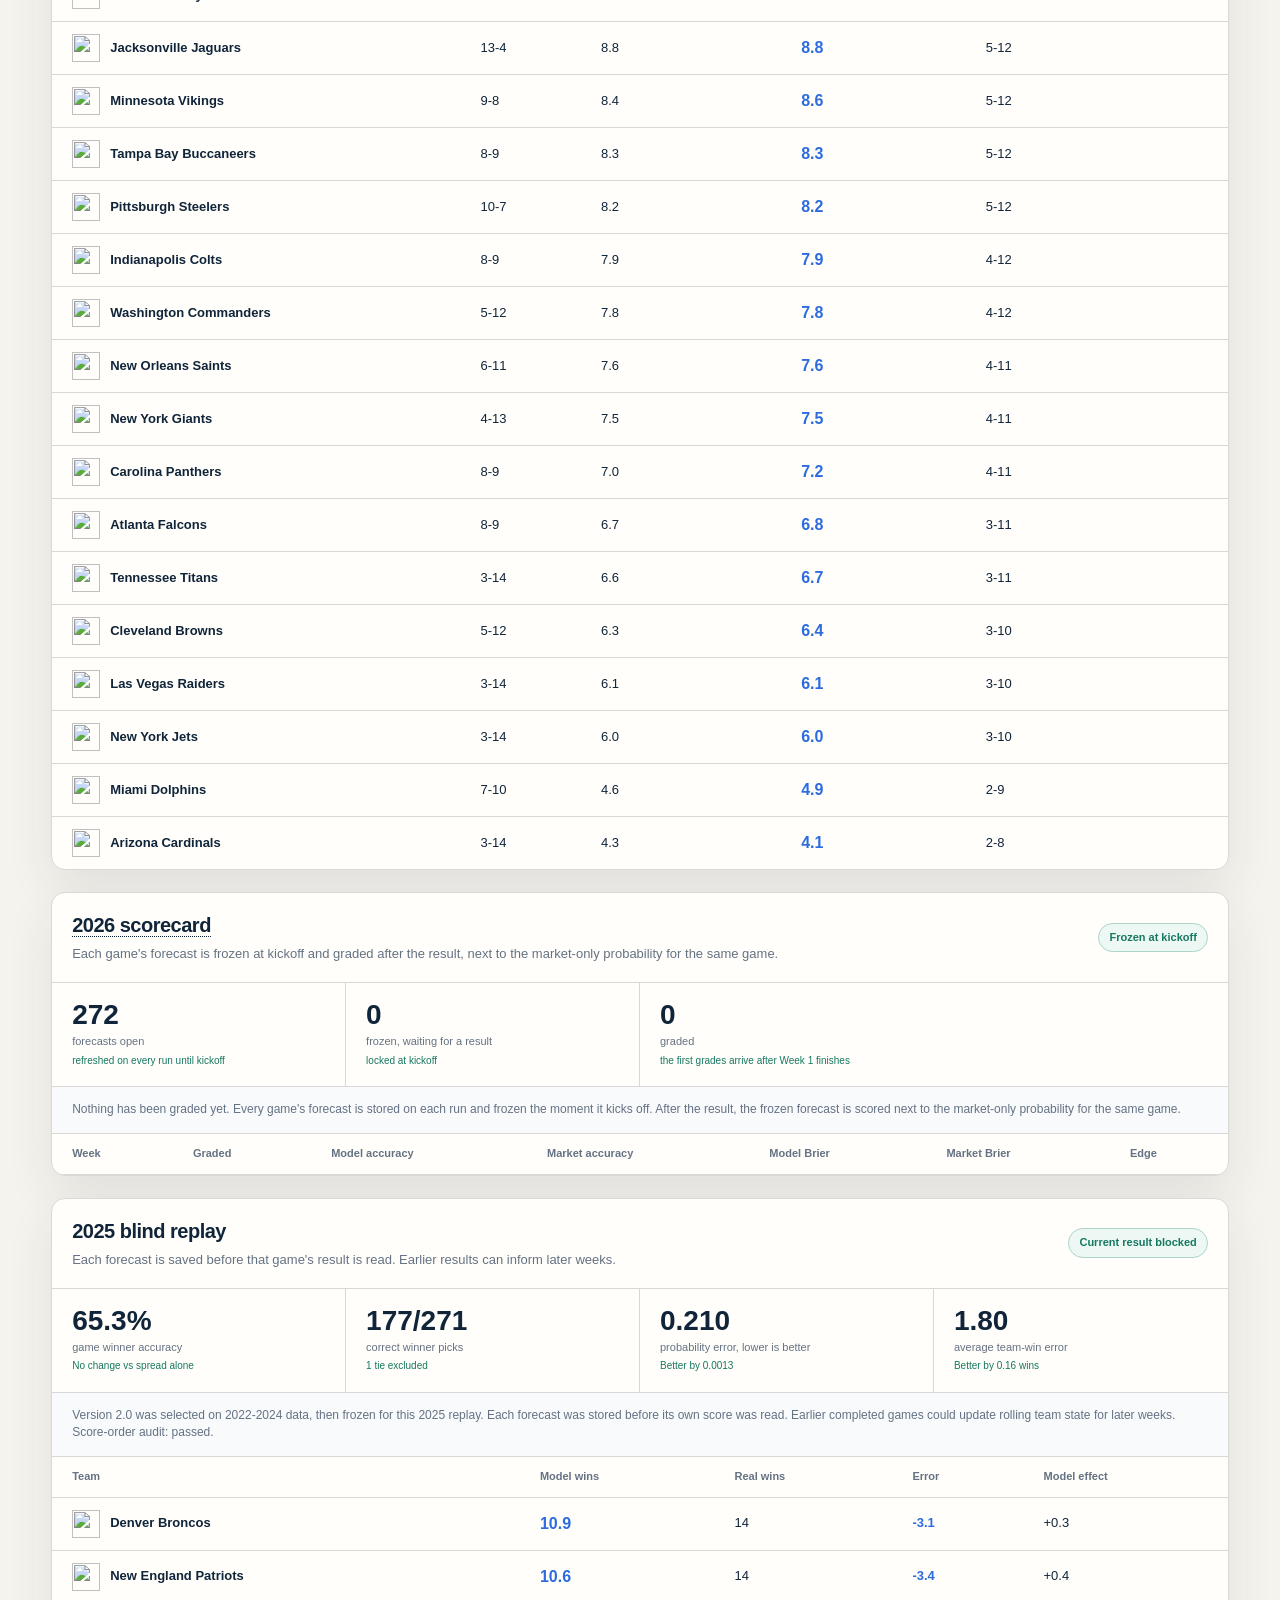
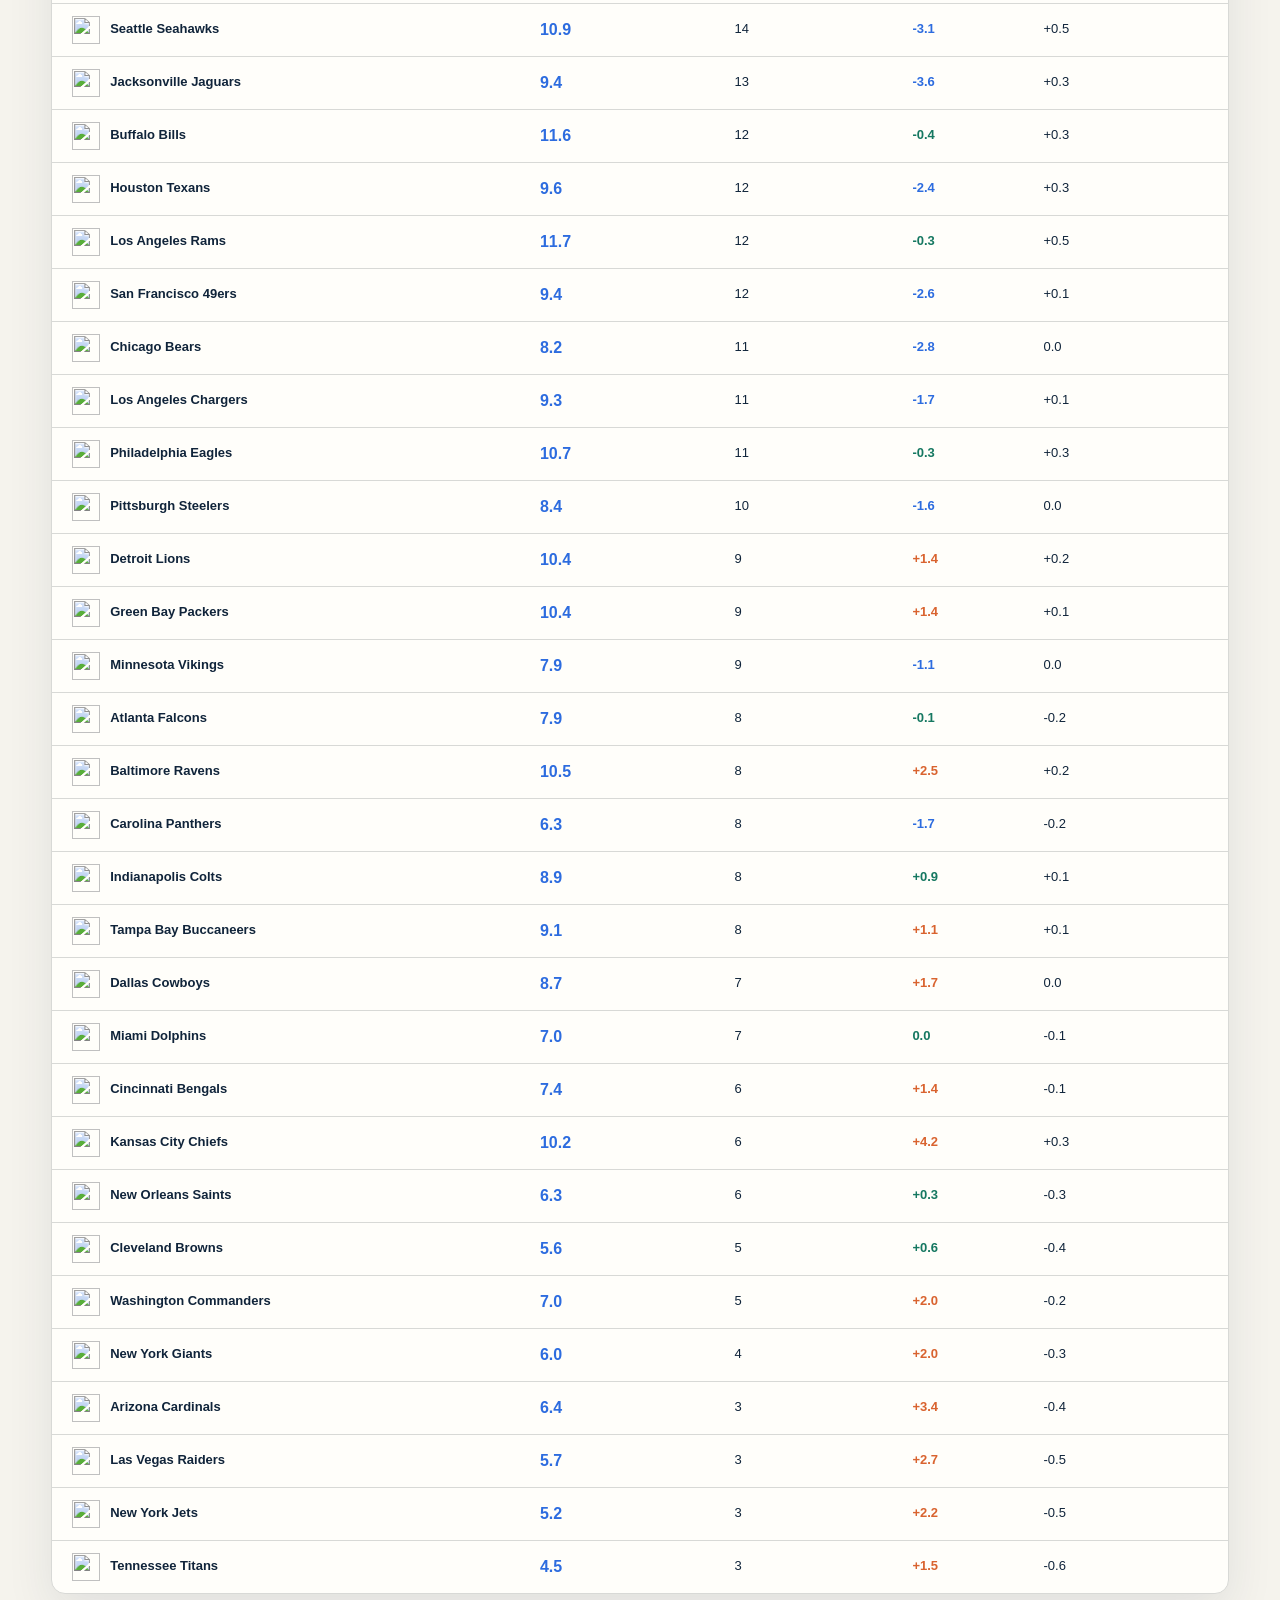
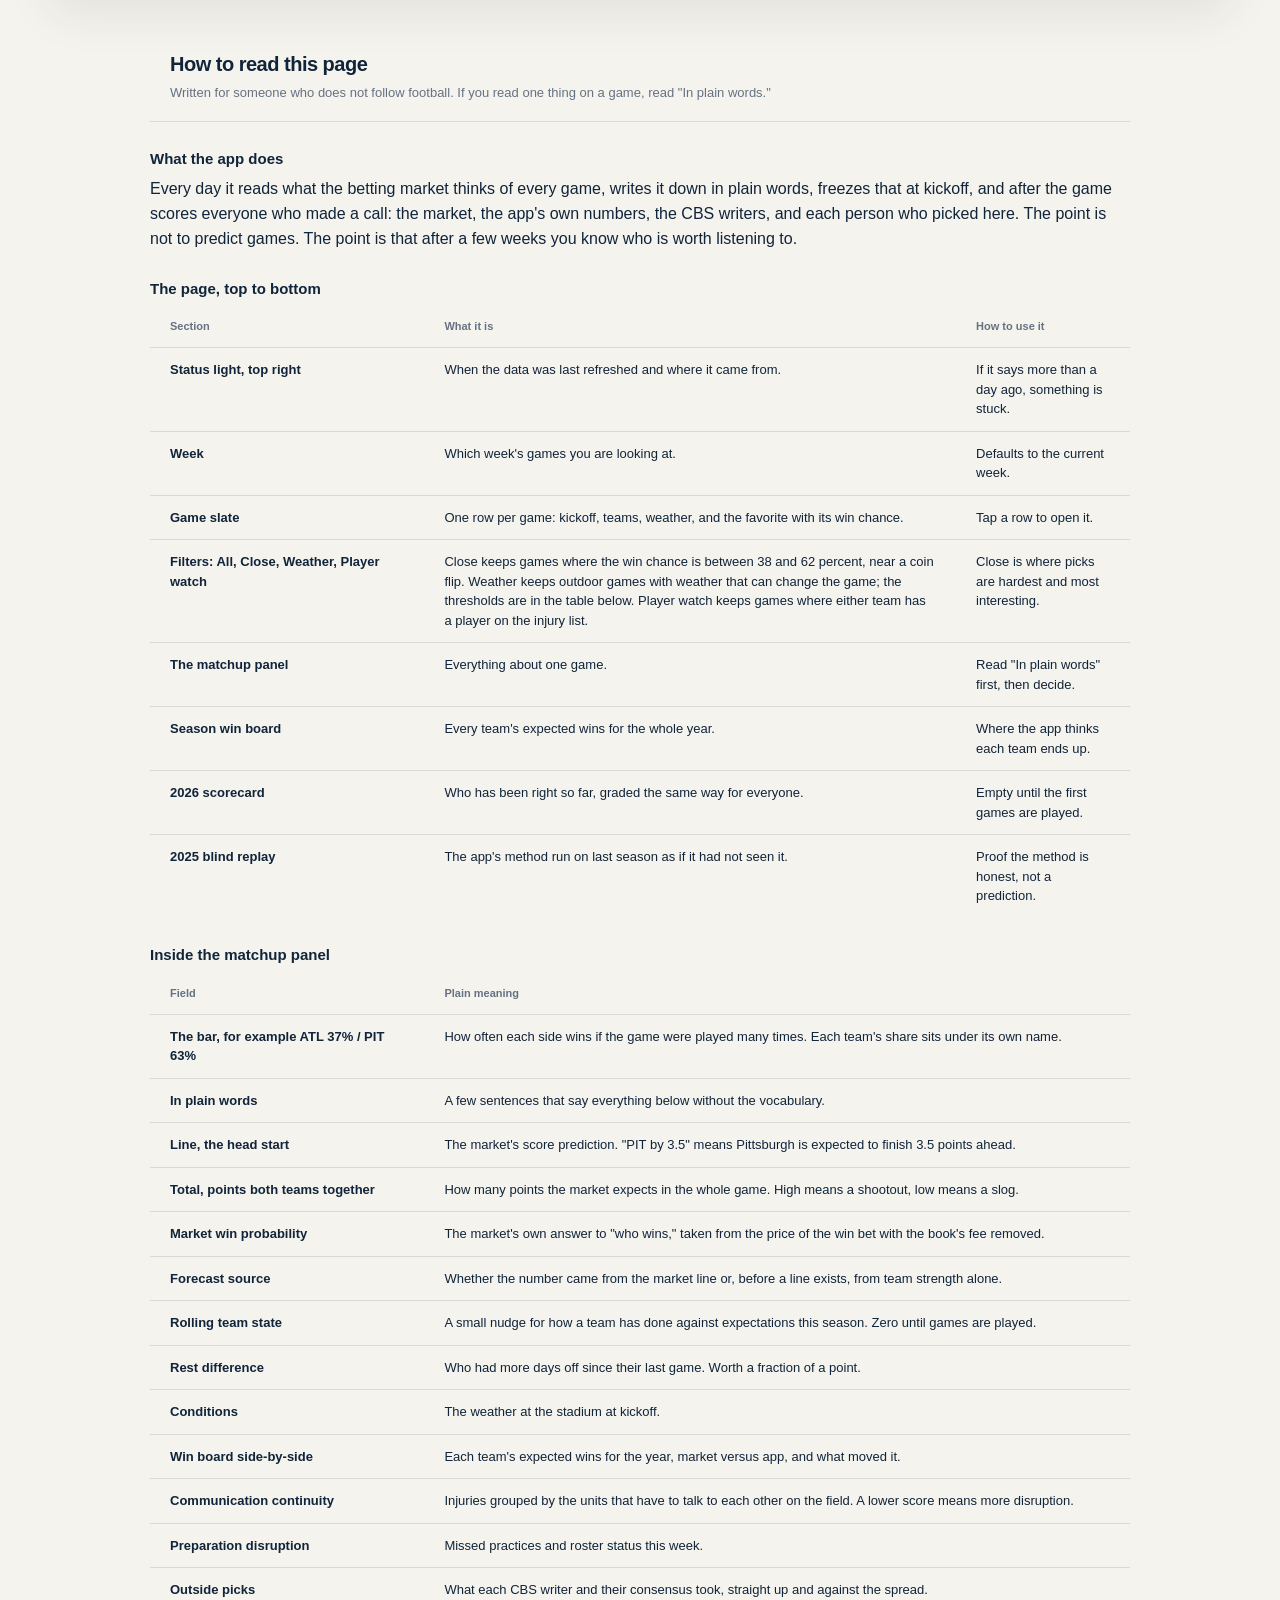
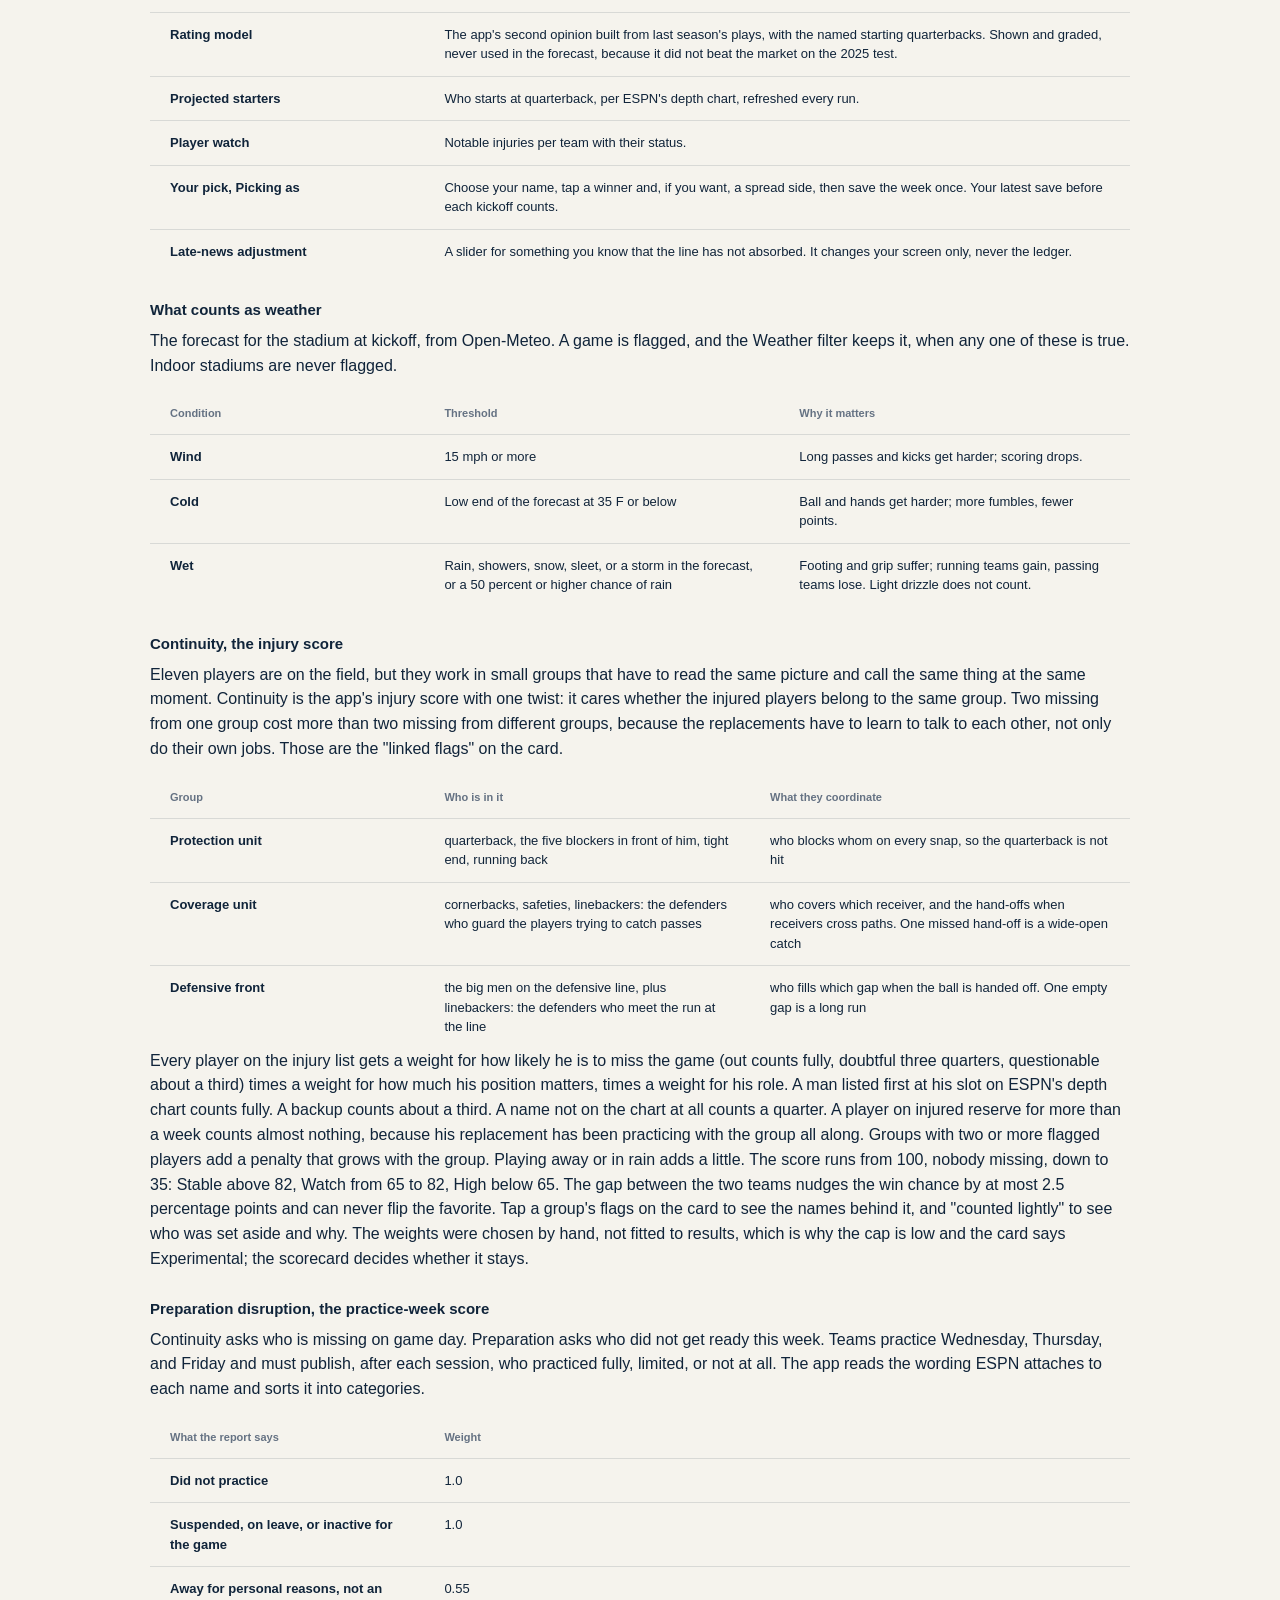
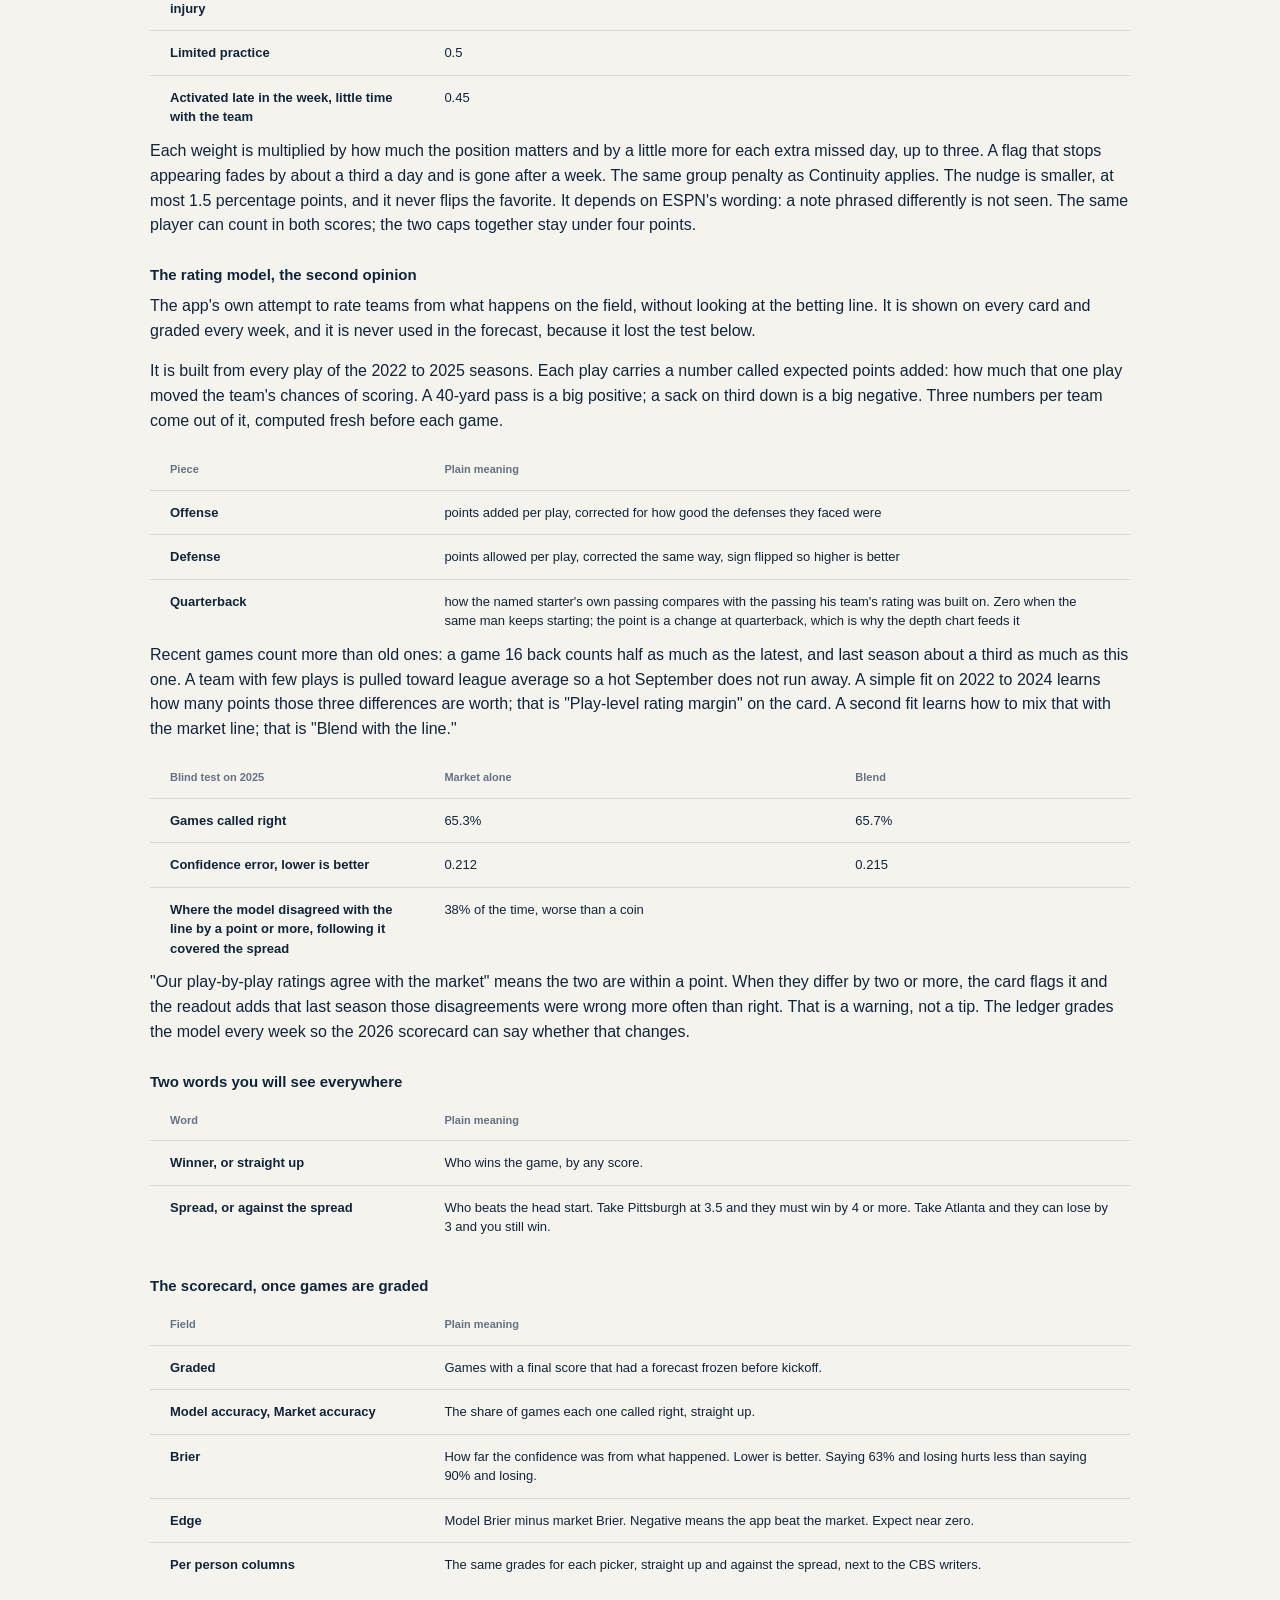
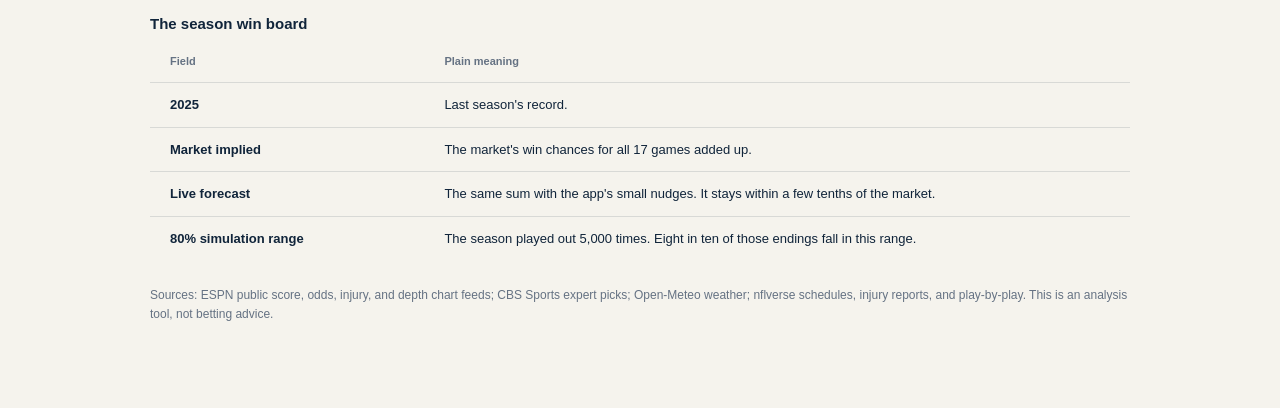
==== commit 2d7961c4: "Continuity counts the men who were going to play The score used to count every name on the injury li" ====
--- a/index.html
+++ b/index.html
@@ -78,7 +78,7 @@
     <section class="season-panel" aria-labelledby="seasonTitle">
       <div class="section-head">
         <div>
-          <h2 id="seasonTitle">Season win board</h2>
+          <h2 id="seasonTitle"><a class="guide-link" href="#guide-board">Season win board</a></h2>
           <p>Expected wins from completed results and remaining game probabilities.</p>
         </div>
         <label class="search-field">
@@ -105,7 +105,7 @@
     <section class="backtest-panel" aria-labelledby="scorecardTitle">
       <div class="section-head">
         <div>
-          <h2 id="scorecardTitle">2026 scorecard</h2>
+          <h2 id="scorecardTitle"><a class="guide-link" href="#guide-scorecard">2026 scorecard</a></h2>
           <p>Each game's forecast is frozen at kickoff and graded after the result, next to the market-only probability for the same game.</p>
         </div>
         <span class="audit-badge">Frozen at kickoff</span>
@@ -167,7 +167,7 @@
       <h3>What the app does</h3>
       <p>Every day it reads what the betting market thinks of every game, writes it down in plain words, freezes that at kickoff, and after the game scores everyone who made a call: the market, the app's own numbers, the CBS writers, and each person who picked here. The point is not to predict games. The point is that after a few weeks you know who is worth listening to.</p>
 
-      <h3>The page, top to bottom</h3>
+      <h3 id="guide-page">The page, top to bottom</h3>
       <div class="table-wrap"><table class="guide-table">
         <thead><tr><th scope="col">Section</th><th scope="col">What it is</th><th scope="col">How to use it</th></tr></thead>
         <tbody>
@@ -182,7 +182,7 @@
         </tbody>
       </table></div>
 
-      <h3>Inside the matchup panel</h3>
+      <h3 id="guide-matchup">Inside the matchup panel</h3>
       <div class="table-wrap"><table class="guide-table">
         <thead><tr><th scope="col">Field</th><th scope="col">Plain meaning</th></tr></thead>
         <tbody>
@@ -207,7 +207,7 @@
         </tbody>
       </table></div>
 
-      <h3>What counts as weather</h3>
+      <h3 id="guide-weather">What counts as weather</h3>
       <p>The forecast for the stadium at kickoff, from Open-Meteo. A game is flagged, and the Weather filter keeps it, when any one of these is true. Indoor stadiums are never flagged.</p>
       <div class="table-wrap"><table class="guide-table">
         <thead><tr><th scope="col">Condition</th><th scope="col">Threshold</th><th scope="col">Why it matters</th></tr></thead>
@@ -218,19 +218,19 @@
         </tbody>
       </table></div>
 
-      <h3>Continuity, the injury score</h3>
+      <h3 id="guide-continuity">Continuity, the injury score</h3>
       <p>Eleven players are on the field, but they work in small groups that have to read the same picture and call the same thing at the same moment. Continuity is the app's injury score with one twist: it cares whether the injured players belong to the same group. Two missing from one group cost more than two missing from different groups, because the replacements have to learn to talk to each other, not only do their own jobs. Those are the "linked flags" on the card.</p>
       <div class="table-wrap"><table class="guide-table">
         <thead><tr><th scope="col">Group</th><th scope="col">Who is in it</th><th scope="col">What they coordinate</th></tr></thead>
         <tbody>
           <tr><td>Protection unit</td><td>quarterback, the five blockers in front of him, tight end, running back</td><td>who blocks whom on every snap, so the quarterback is not hit</td></tr>
-          <tr><td>Coverage unit</td><td>cornerbacks, safeties, linebackers</td><td>who covers which receiver, and the hand-offs when receivers cross</td></tr>
-          <tr><td>Defensive front</td><td>the big men on the defensive line, plus linebackers</td><td>who fills which gap against the run</td></tr>
-        </tbody>
-      </table></div>
-      <p>Every player on the injury list gets a weight for how likely he is to miss the game (out counts fully, doubtful three quarters, questionable about a third) times a weight for how much his position matters. Groups with two or more flagged players add a penalty that grows with the group. Playing away or in rain adds a little. The score runs from 100, nobody missing, down to 35: Stable above 82, Watch from 65 to 82, High below 65. The gap between the two teams nudges the win chance by at most 2.5 percentage points and can never flip the favorite. The weights were chosen by hand, not fitted to results, which is why the cap is low and the card says Experimental; the scorecard decides whether it stays.</p>
-
-      <h3>Preparation disruption, the practice-week score</h3>
+          <tr><td>Coverage unit</td><td>cornerbacks, safeties, linebackers: the defenders who guard the players trying to catch passes</td><td>who covers which receiver, and the hand-offs when receivers cross paths. One missed hand-off is a wide-open catch</td></tr>
+          <tr><td>Defensive front</td><td>the big men on the defensive line, plus linebackers: the defenders who meet the run at the line</td><td>who fills which gap when the ball is handed off. One empty gap is a long run</td></tr>
+        </tbody>
+      </table></div>
+      <p>Every player on the injury list gets a weight for how likely he is to miss the game (out counts fully, doubtful three quarters, questionable about a third) times a weight for how much his position matters, times a weight for his role. A man listed first at his slot on ESPN's depth chart counts fully. A backup counts about a third. A name not on the chart at all counts a quarter. A player on injured reserve for more than a week counts almost nothing, because his replacement has been practicing with the group all along. Groups with two or more flagged players add a penalty that grows with the group. Playing away or in rain adds a little. The score runs from 100, nobody missing, down to 35: Stable above 82, Watch from 65 to 82, High below 65. The gap between the two teams nudges the win chance by at most 2.5 percentage points and can never flip the favorite. Tap a group's flags on the card to see the names behind it, and "counted lightly" to see who was set aside and why. The weights were chosen by hand, not fitted to results, which is why the cap is low and the card says Experimental; the scorecard decides whether it stays.</p>
+
+      <h3 id="guide-preparation">Preparation disruption, the practice-week score</h3>
       <p>Continuity asks who is missing on game day. Preparation asks who did not get ready this week. Teams practice Wednesday, Thursday, and Friday and must publish, after each session, who practiced fully, limited, or not at all. The app reads the wording ESPN attaches to each name and sorts it into categories.</p>
       <div class="table-wrap"><table class="guide-table">
         <thead><tr><th scope="col">What the report says</th><th scope="col">Weight</th></tr></thead>
@@ -244,7 +244,7 @@
       </table></div>
       <p>Each weight is multiplied by how much the position matters and by a little more for each extra missed day, up to three. A flag that stops appearing fades by about a third a day and is gone after a week. The same group penalty as Continuity applies. The nudge is smaller, at most 1.5 percentage points, and it never flips the favorite. It depends on ESPN's wording: a note phrased differently is not seen. The same player can count in both scores; the two caps together stay under four points.</p>
 
-      <h3>The rating model, the second opinion</h3>
+      <h3 id="guide-rating">The rating model, the second opinion</h3>
       <p>The app's own attempt to rate teams from what happens on the field, without looking at the betting line. It is shown on every card and graded every week, and it is never used in the forecast, because it lost the test below.</p>
       <p>It is built from every play of the 2022 to 2025 seasons. Each play carries a number called expected points added: how much that one play moved the team's chances of scoring. A 40-yard pass is a big positive; a sack on third down is a big negative. Three numbers per team come out of it, computed fresh before each game.</p>
       <div class="table-wrap"><table class="guide-table">
@@ -266,7 +266,7 @@
       </table></div>
       <p>"Our play-by-play ratings agree with the market" means the two are within a point. When they differ by two or more, the card flags it and the readout adds that last season those disagreements were wrong more often than right. That is a warning, not a tip. The ledger grades the model every week so the 2026 scorecard can say whether that changes.</p>
 
-      <h3>Two words you will see everywhere</h3>
+      <h3 id="guide-words">Two words you will see everywhere</h3>
       <div class="table-wrap"><table class="guide-table">
         <thead><tr><th scope="col">Word</th><th scope="col">Plain meaning</th></tr></thead>
         <tbody>
@@ -275,7 +275,7 @@
         </tbody>
       </table></div>
 
-      <h3>The scorecard, once games are graded</h3>
+      <h3 id="guide-scorecard">The scorecard, once games are graded</h3>
       <div class="table-wrap"><table class="guide-table">
         <thead><tr><th scope="col">Field</th><th scope="col">Plain meaning</th></tr></thead>
         <tbody>
@@ -287,7 +287,7 @@
         </tbody>
       </table></div>
 
-      <h3>The season win board</h3>
+      <h3 id="guide-board">The season win board</h3>
       <div class="table-wrap"><table class="guide-table">
         <thead><tr><th scope="col">Field</th><th scope="col">Plain meaning</th></tr></thead>
         <tbody>
--- a/styles.css
+++ b/styles.css
@@ -478,3 +478,12 @@
 .pick-btn { border: 1px solid rgba(255,255,255,0.25); background: transparent; color: inherit; padding: 0.45rem 0.9rem; border-radius: 999px; font: inherit; cursor: pointer; }
 .pick-btn.is-on { background: #2fb35a; border-color: #2fb35a; color: #0b1220; font-weight: 700; }
 .pick-row small { opacity: 0.75; }
+
+.guide-link { color: inherit; text-decoration: none; border-bottom: 1px dotted currentColor; }
+.guide-link:hover, .guide-link:focus { color: var(--blue); border-bottom-style: solid; }
+.flag-list { margin: 4px 0; }
+.flag-list summary { cursor: pointer; font-size: 12px; }
+.flag-list ul { list-style: none; margin: 4px 0 0; padding: 0 0 0 10px; display: grid; gap: 3px; }
+.flag-list li { display: flex; flex-wrap: wrap; gap: 6px; font-size: 12px; }
+.flag-list li small { color: var(--muted); }
+.flag-list-muted summary { color: var(--muted); }
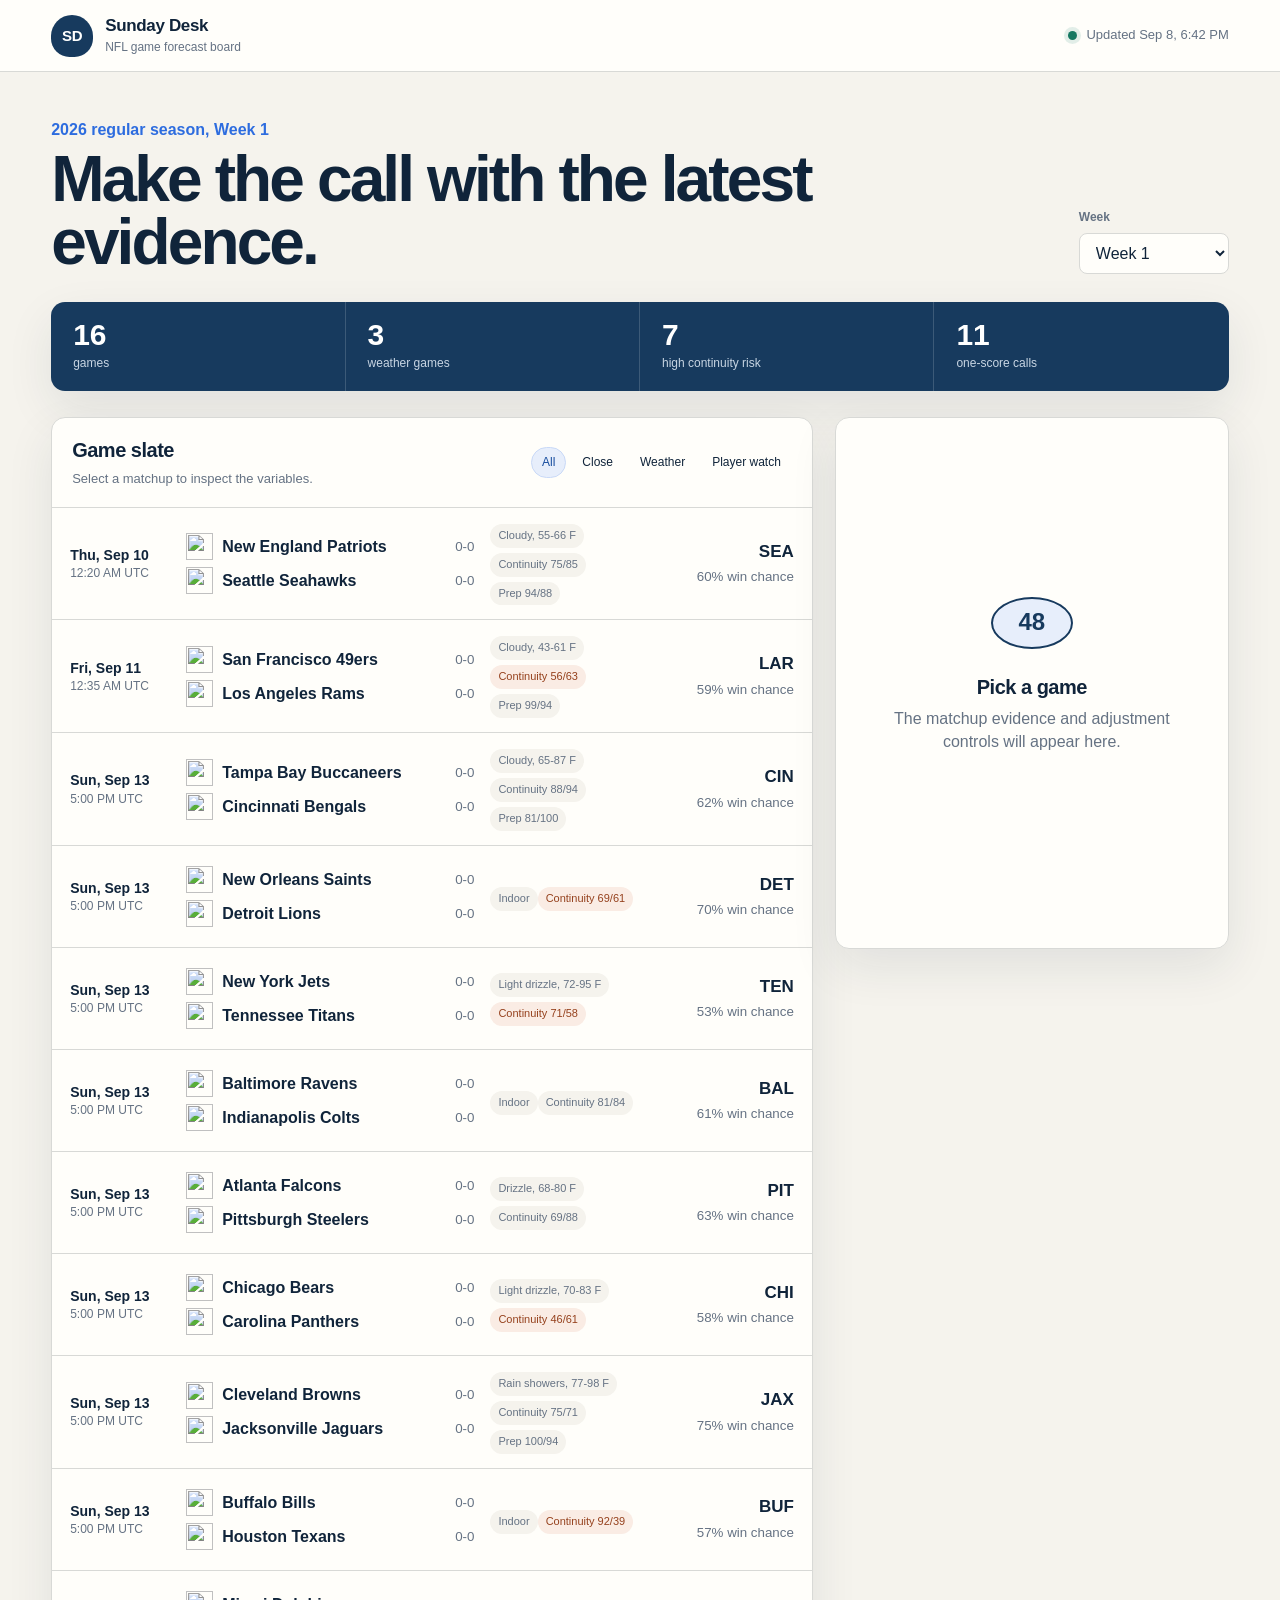
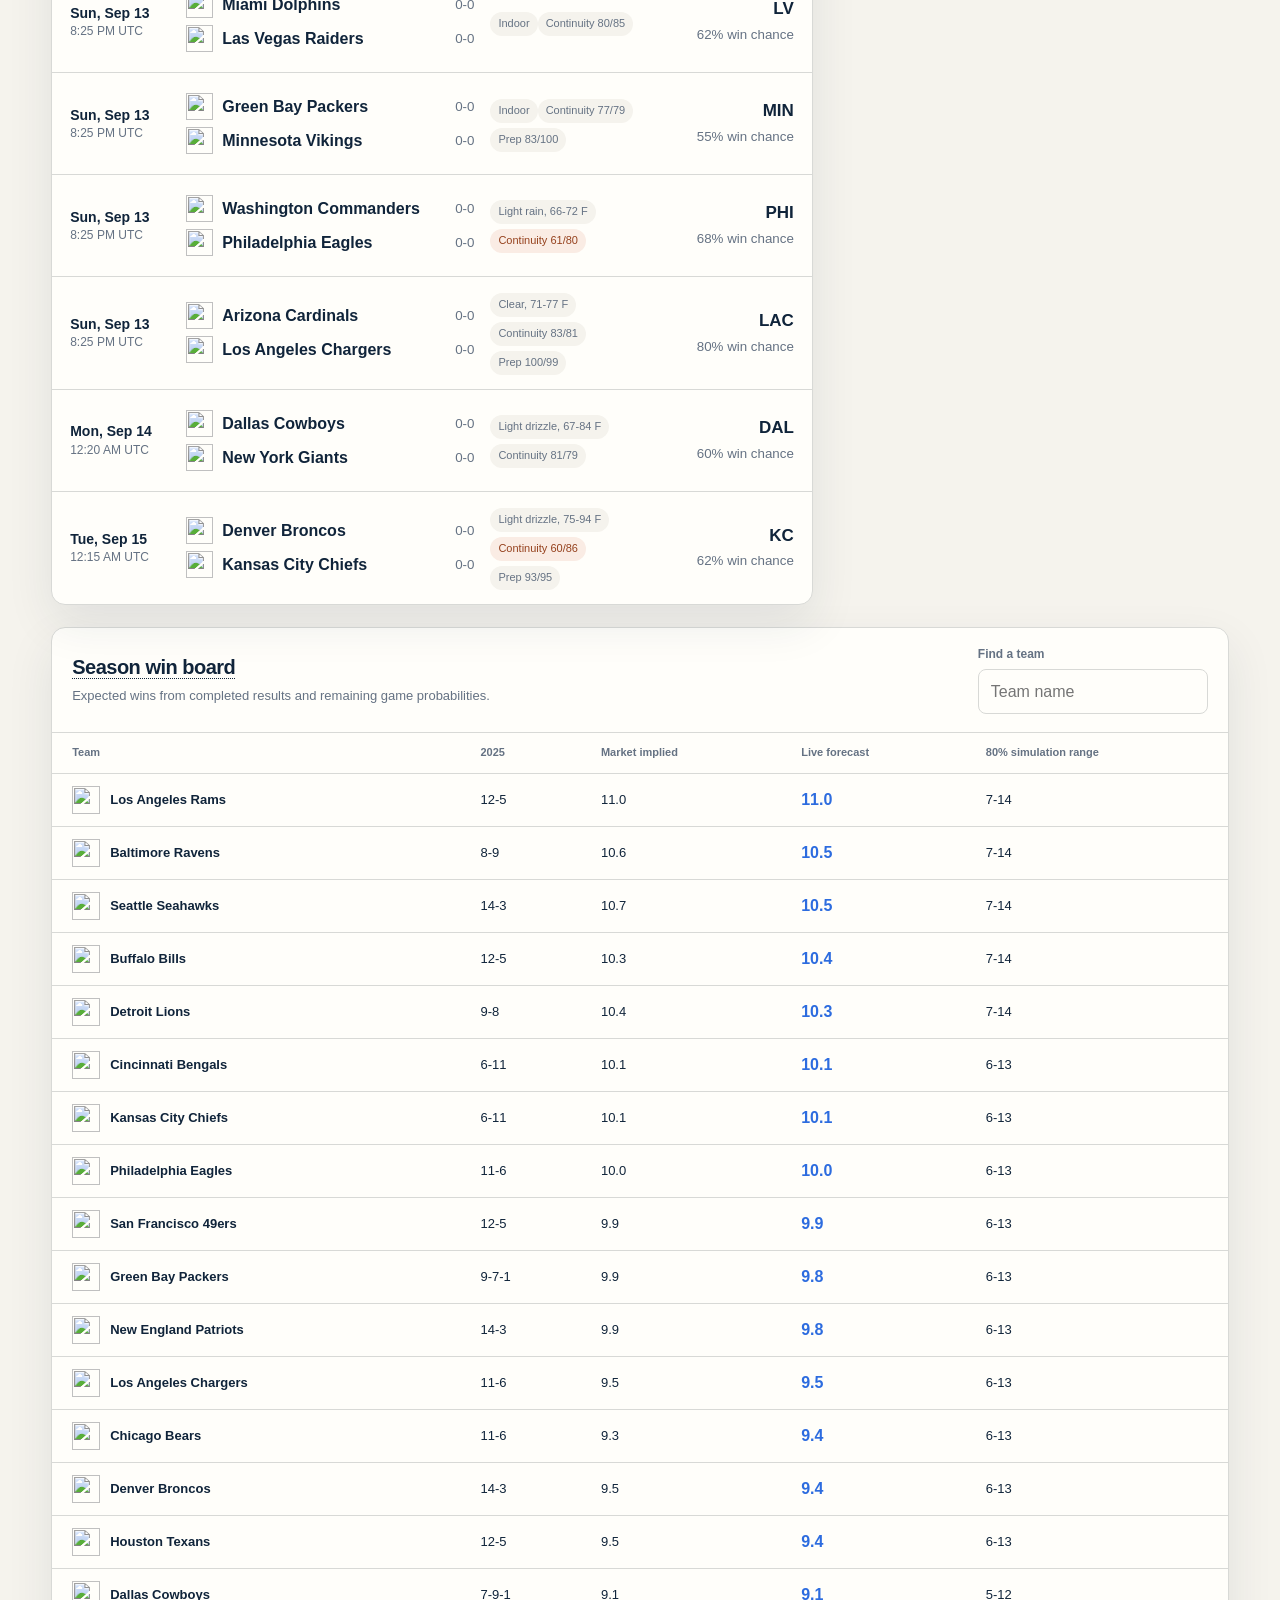
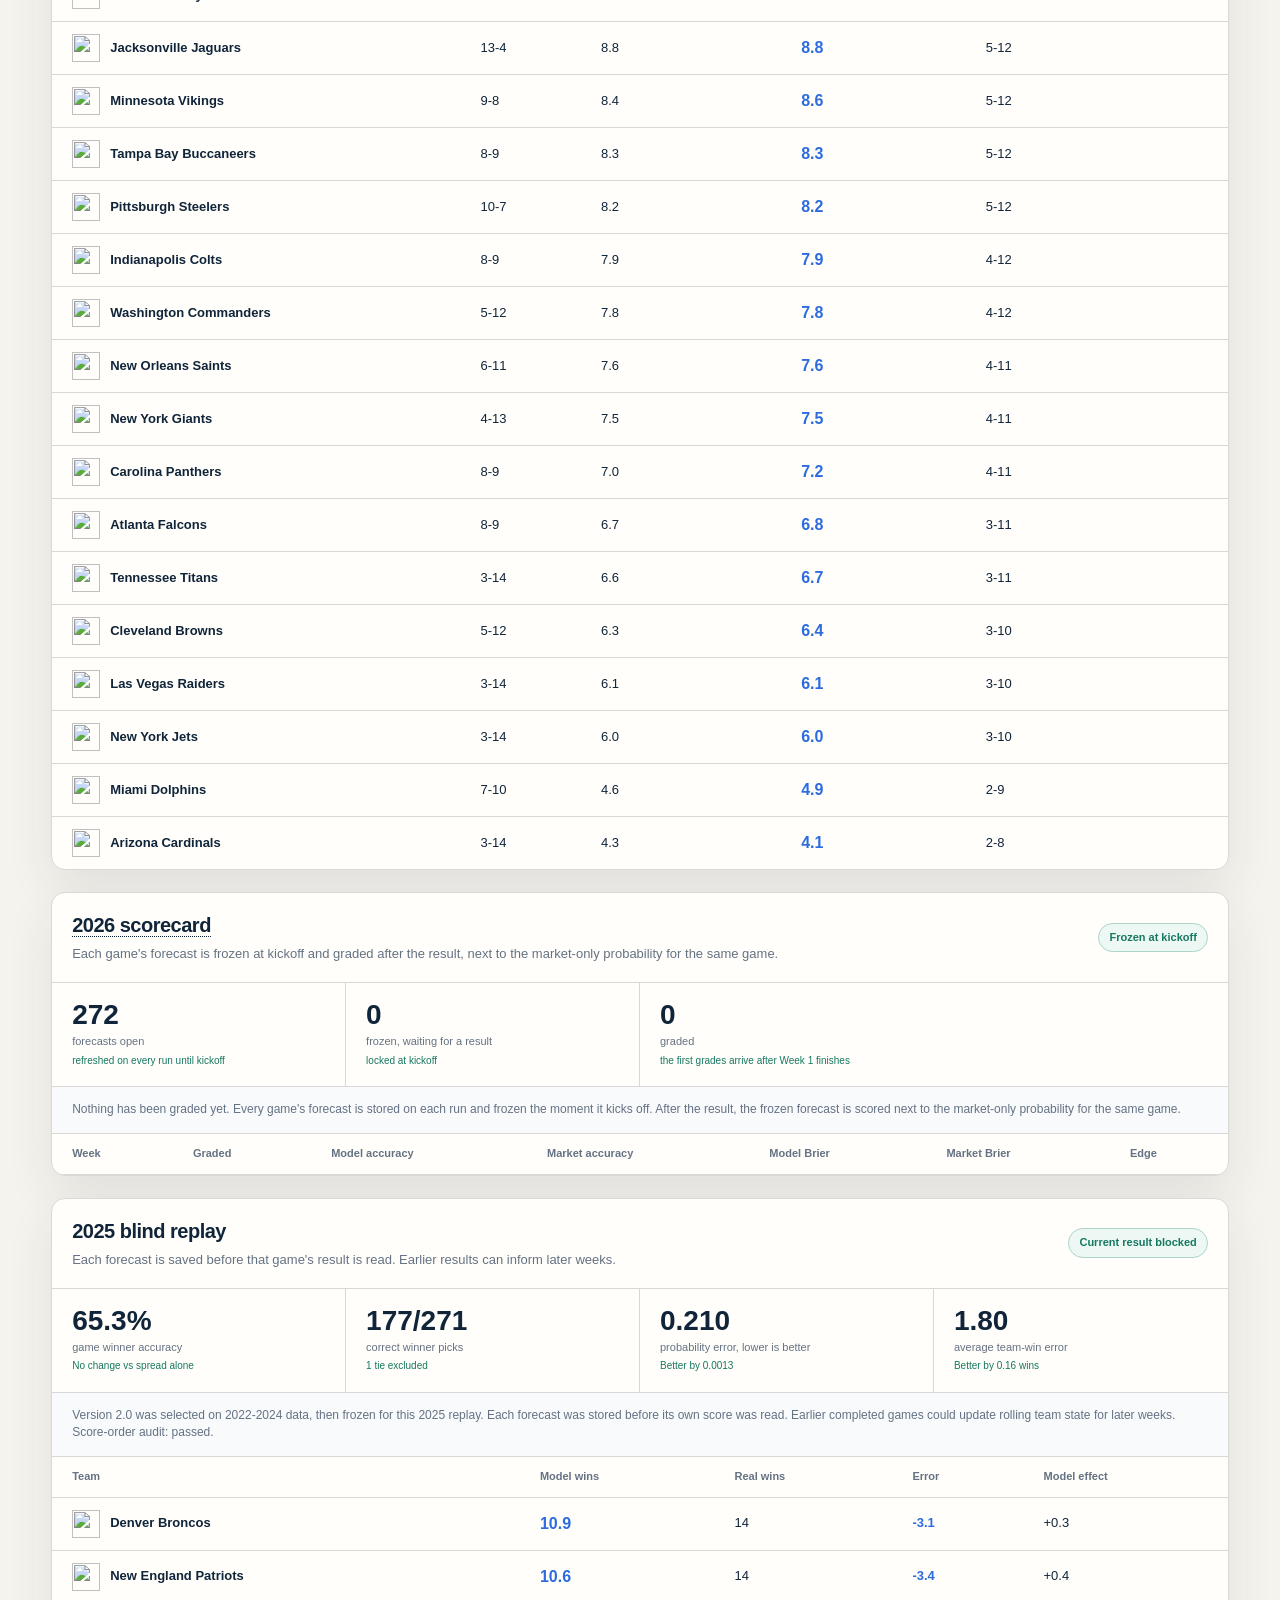
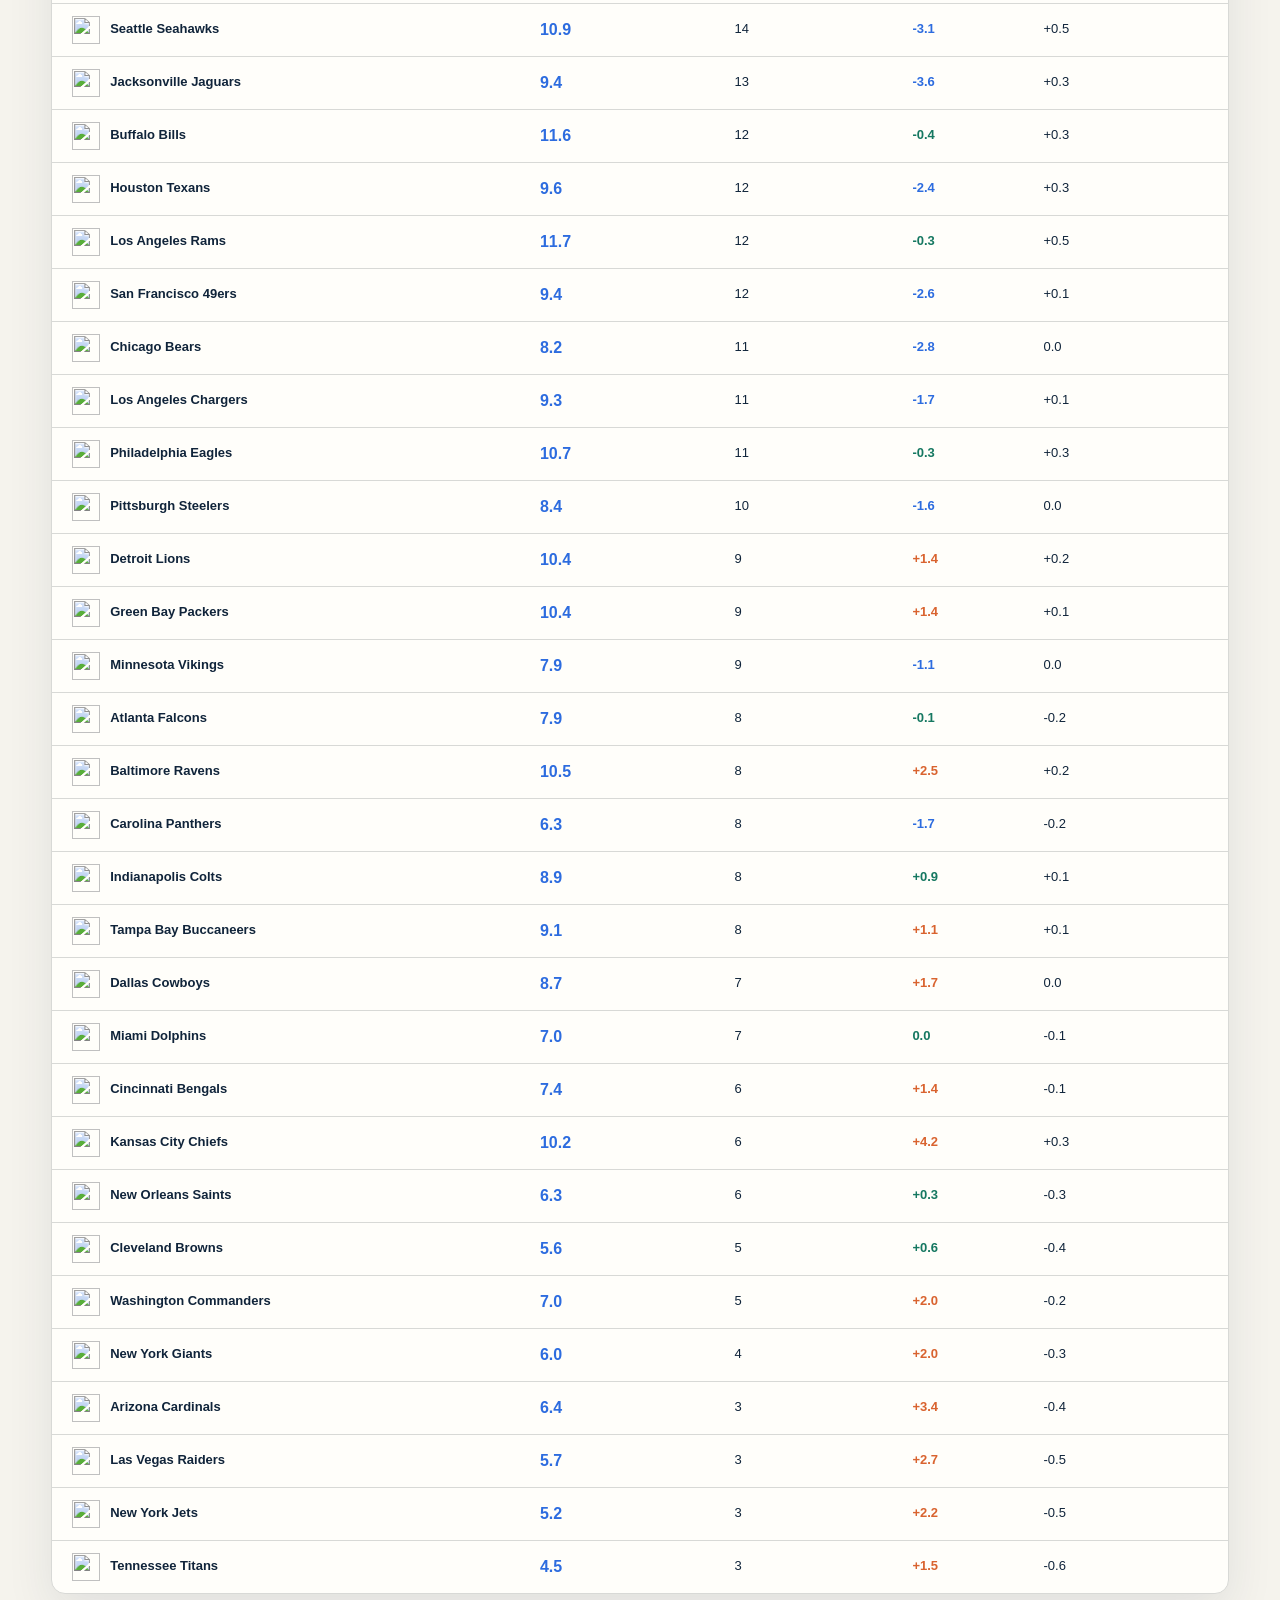
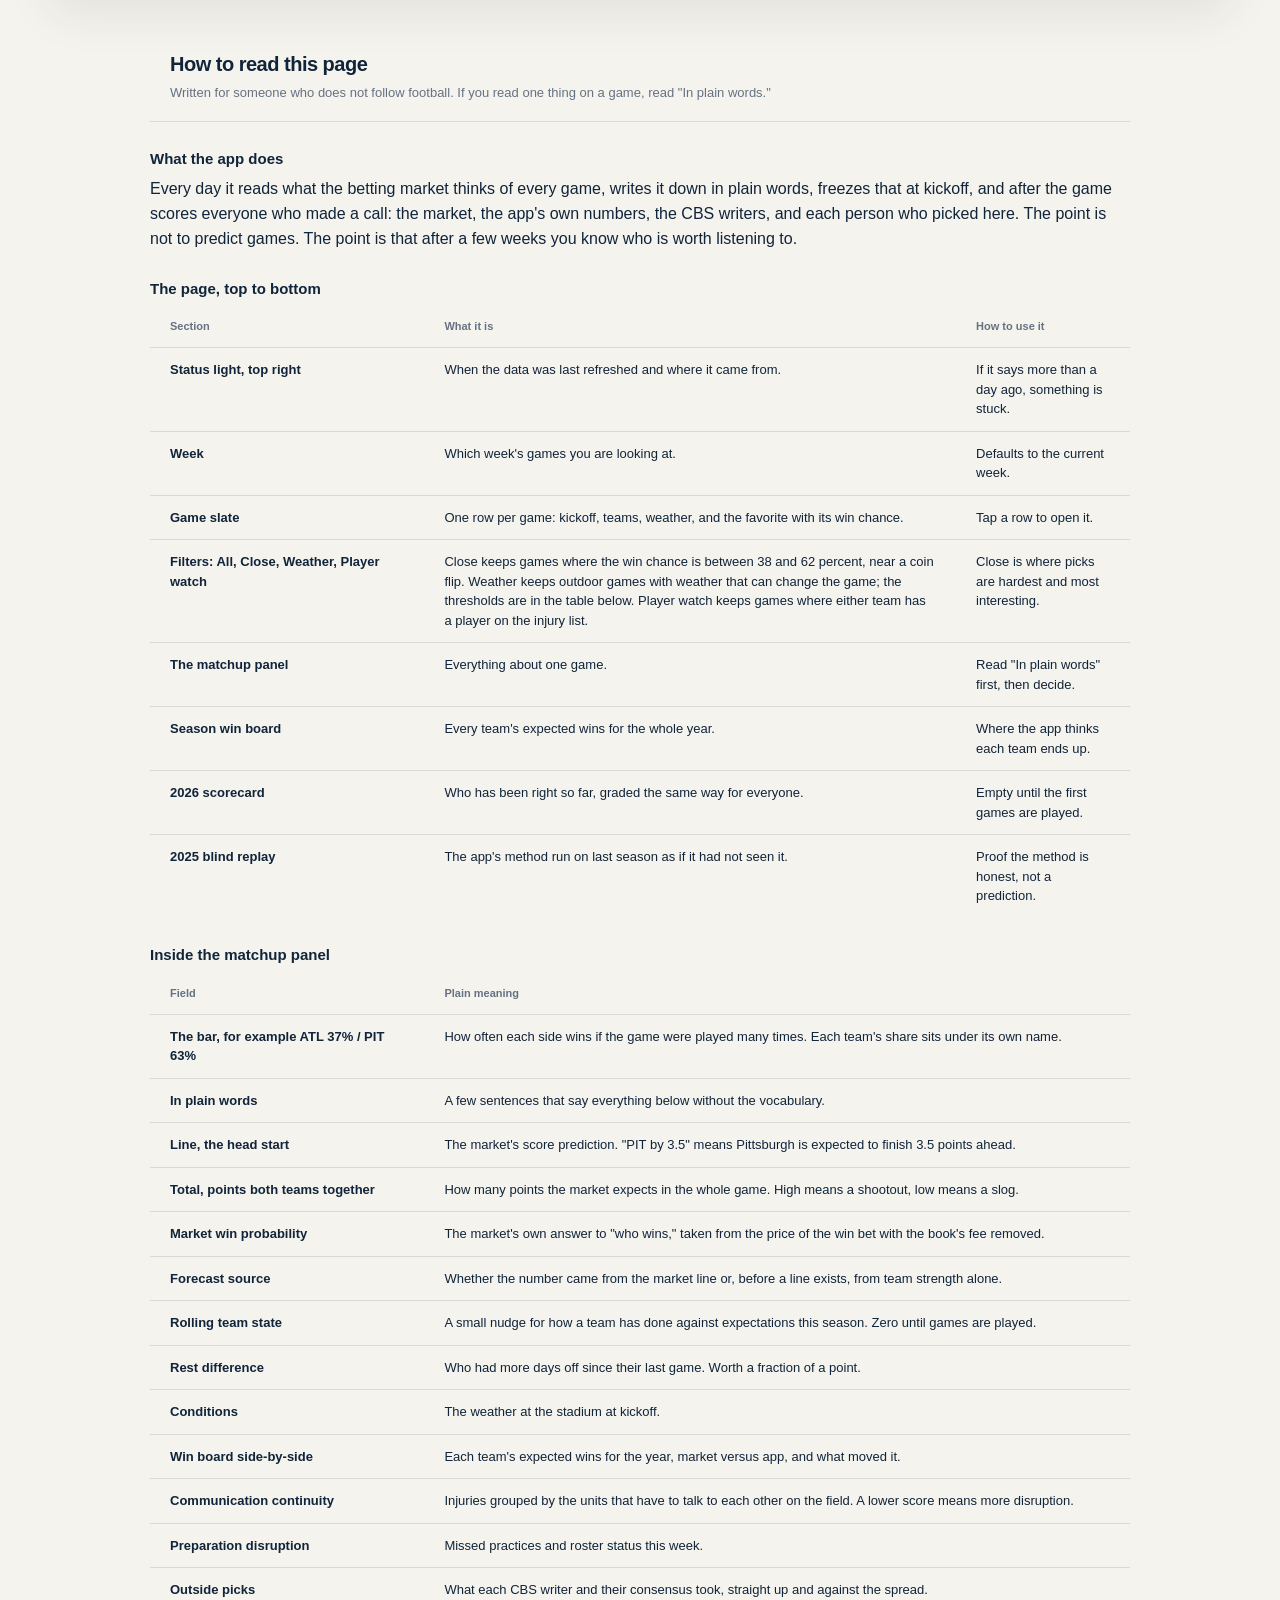
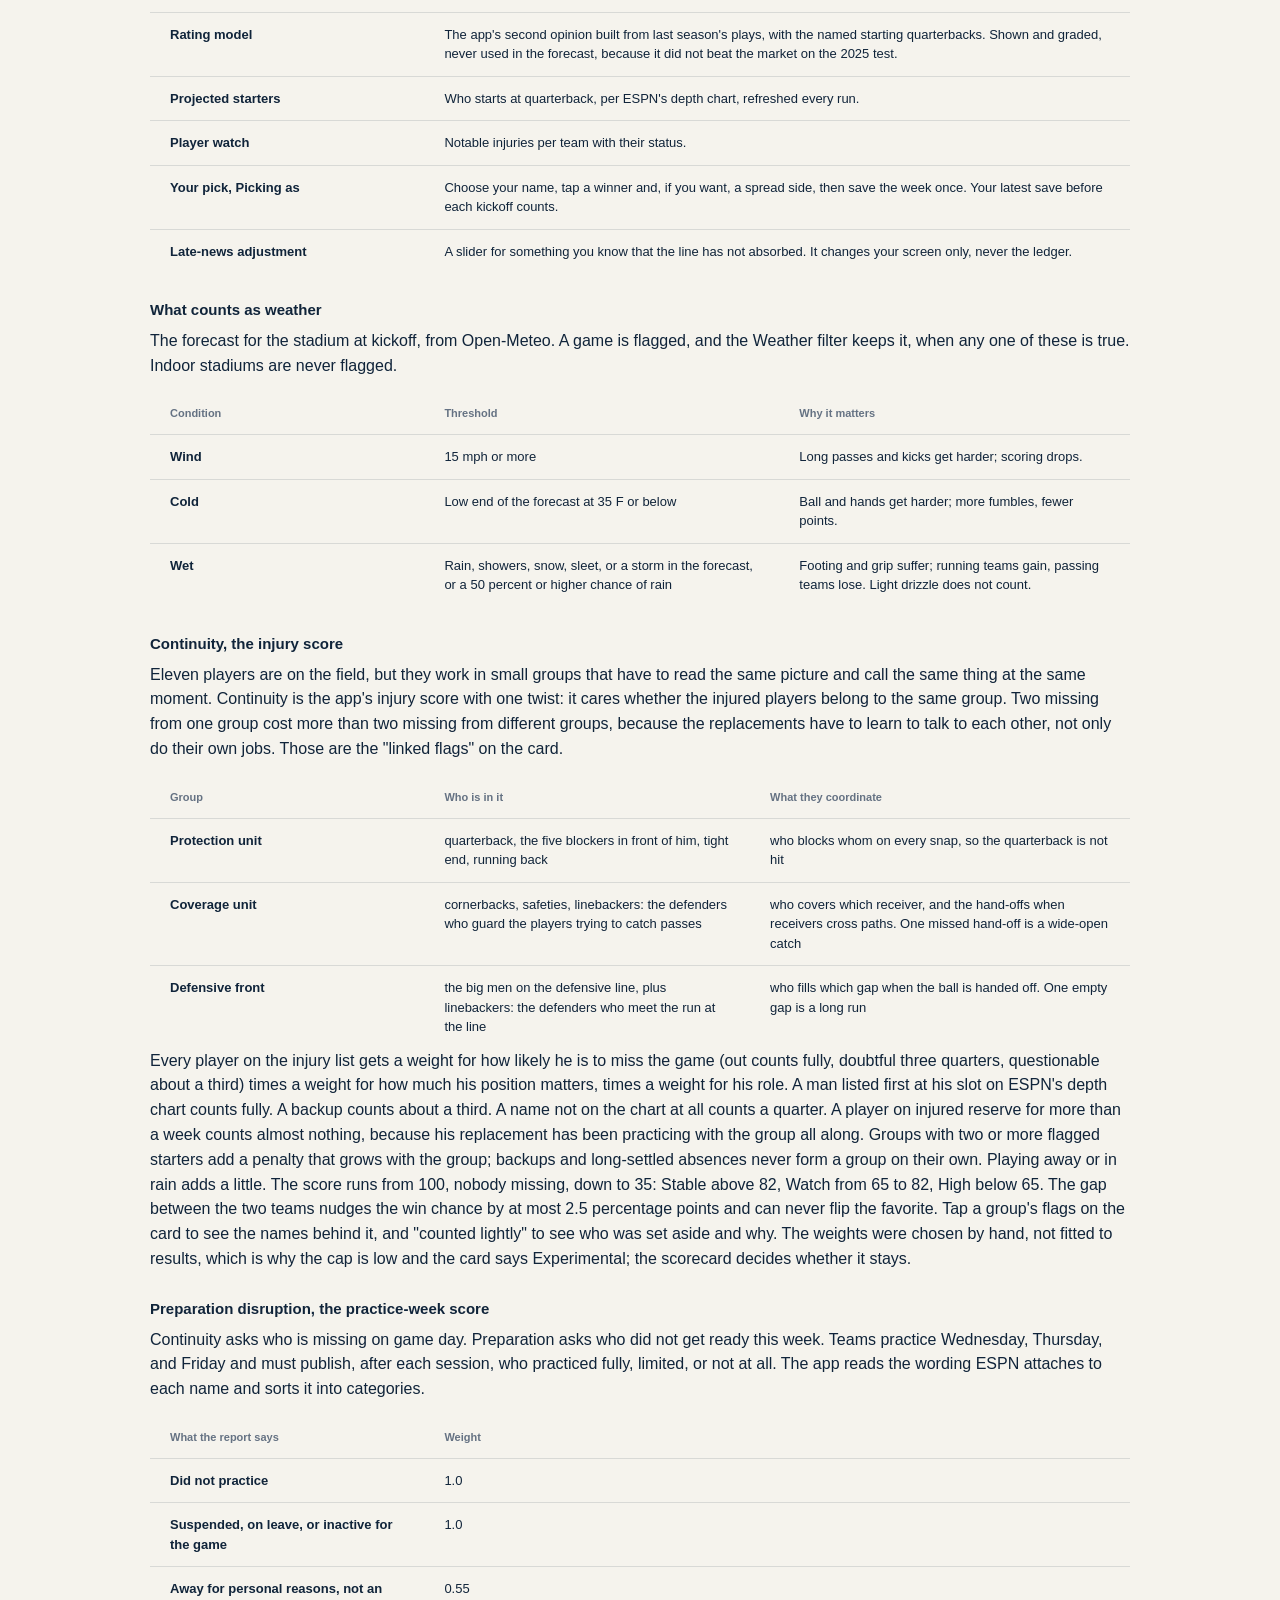
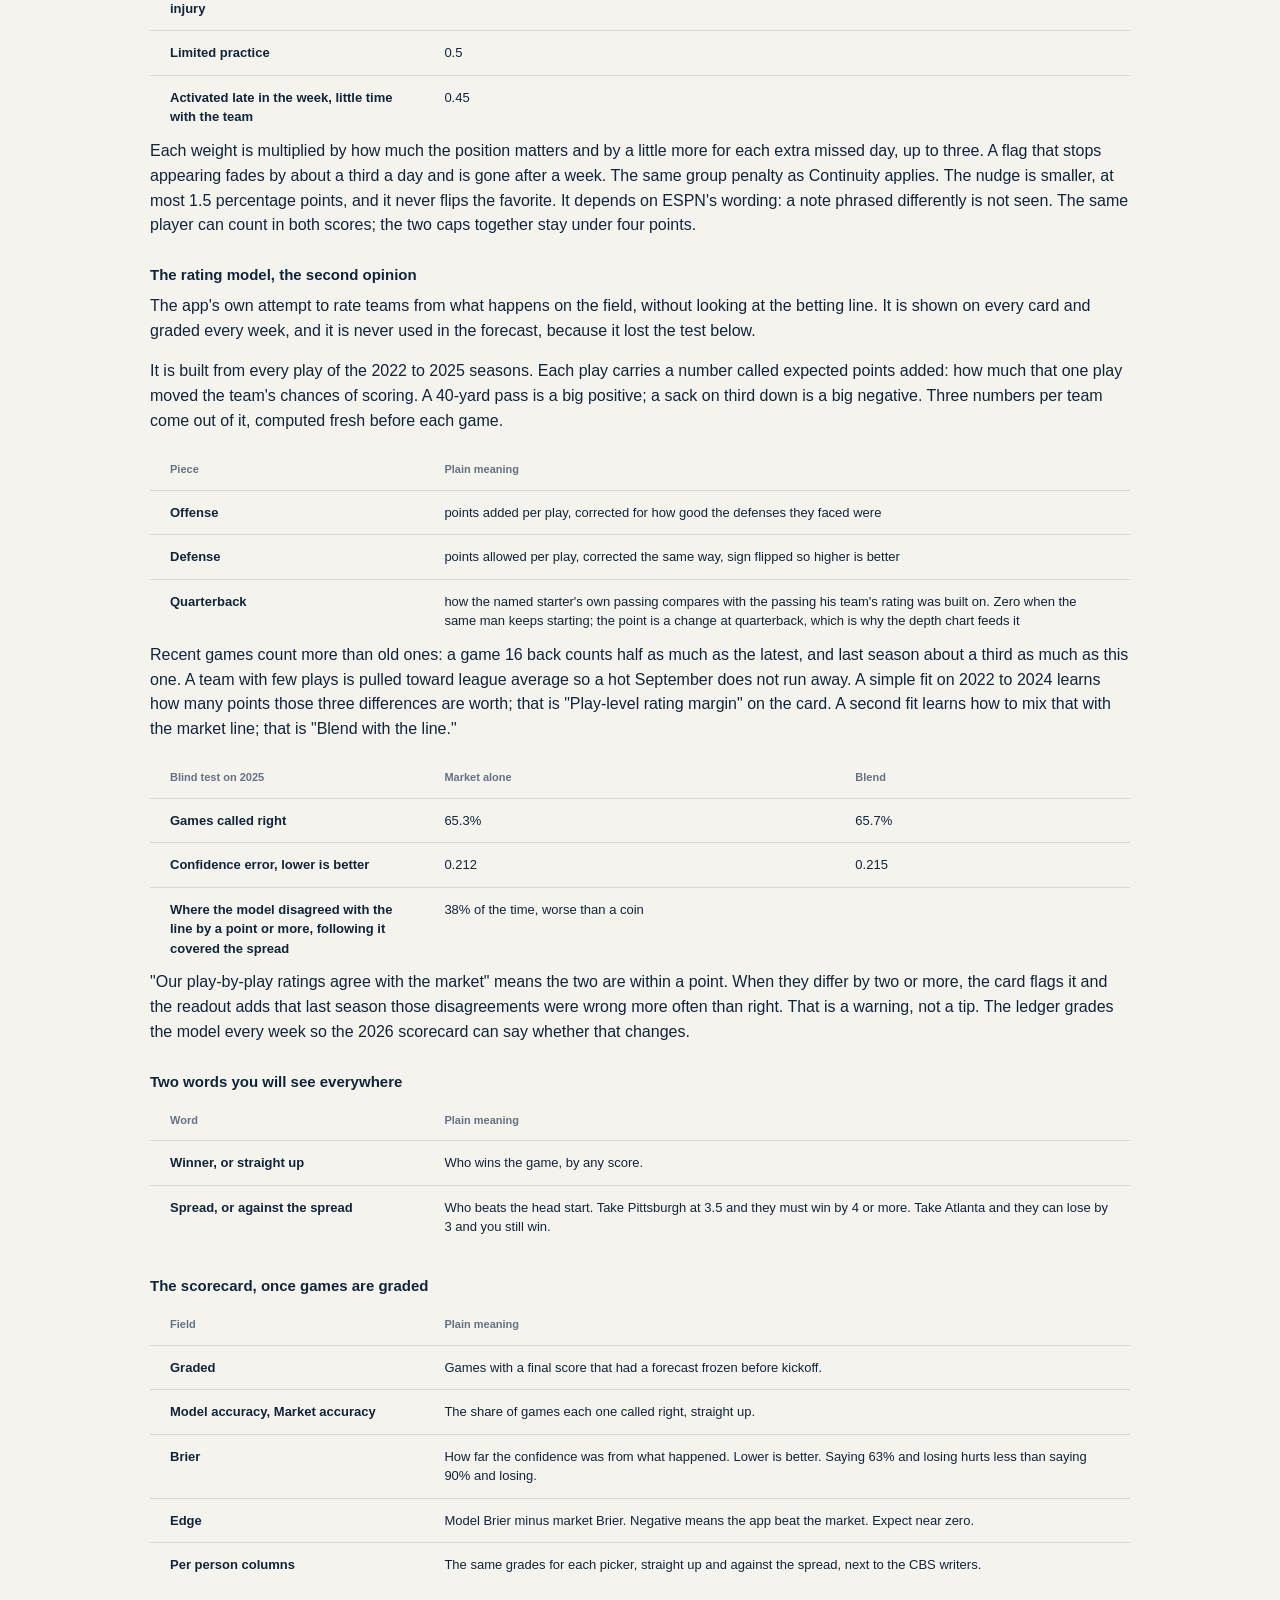
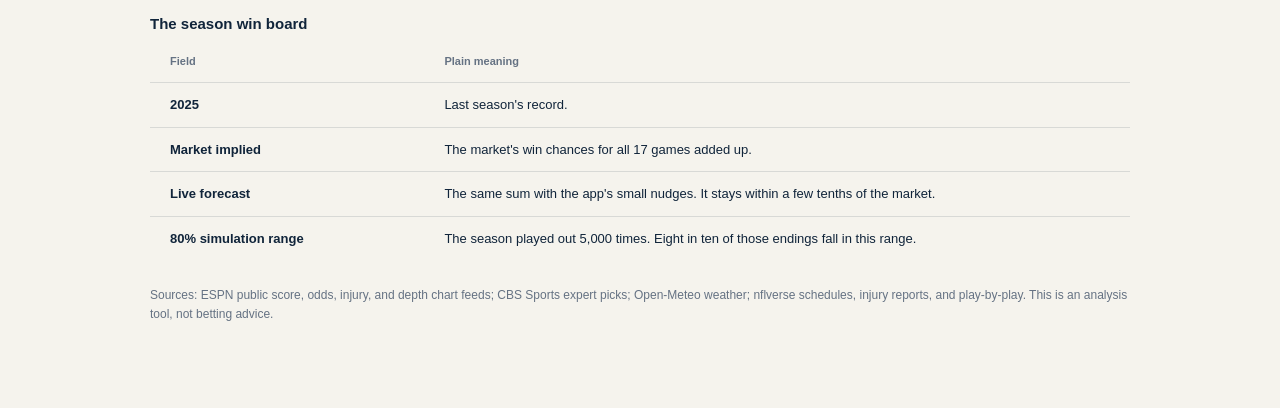
==== commit 3b986069: "Never let an unreadable injury date stop the run; say that only starters form a cluster" ====
--- a/index.html
+++ b/index.html
@@ -228,7 +228,7 @@
           <tr><td>Defensive front</td><td>the big men on the defensive line, plus linebackers: the defenders who meet the run at the line</td><td>who fills which gap when the ball is handed off. One empty gap is a long run</td></tr>
         </tbody>
       </table></div>
-      <p>Every player on the injury list gets a weight for how likely he is to miss the game (out counts fully, doubtful three quarters, questionable about a third) times a weight for how much his position matters, times a weight for his role. A man listed first at his slot on ESPN's depth chart counts fully. A backup counts about a third. A name not on the chart at all counts a quarter. A player on injured reserve for more than a week counts almost nothing, because his replacement has been practicing with the group all along. Groups with two or more flagged players add a penalty that grows with the group. Playing away or in rain adds a little. The score runs from 100, nobody missing, down to 35: Stable above 82, Watch from 65 to 82, High below 65. The gap between the two teams nudges the win chance by at most 2.5 percentage points and can never flip the favorite. Tap a group's flags on the card to see the names behind it, and "counted lightly" to see who was set aside and why. The weights were chosen by hand, not fitted to results, which is why the cap is low and the card says Experimental; the scorecard decides whether it stays.</p>
+      <p>Every player on the injury list gets a weight for how likely he is to miss the game (out counts fully, doubtful three quarters, questionable about a third) times a weight for how much his position matters, times a weight for his role. A man listed first at his slot on ESPN's depth chart counts fully. A backup counts about a third. A name not on the chart at all counts a quarter. A player on injured reserve for more than a week counts almost nothing, because his replacement has been practicing with the group all along. Groups with two or more flagged starters add a penalty that grows with the group; backups and long-settled absences never form a group on their own. Playing away or in rain adds a little. The score runs from 100, nobody missing, down to 35: Stable above 82, Watch from 65 to 82, High below 65. The gap between the two teams nudges the win chance by at most 2.5 percentage points and can never flip the favorite. Tap a group's flags on the card to see the names behind it, and "counted lightly" to see who was set aside and why. The weights were chosen by hand, not fitted to results, which is why the cap is low and the card says Experimental; the scorecard decides whether it stays.</p>
 
       <h3 id="guide-preparation">Preparation disruption, the practice-week score</h3>
       <p>Continuity asks who is missing on game day. Preparation asks who did not get ready this week. Teams practice Wednesday, Thursday, and Friday and must publish, after each session, who practiced fully, limited, or not at all. The app reads the wording ESPN attaches to each name and sorts it into categories.</p>
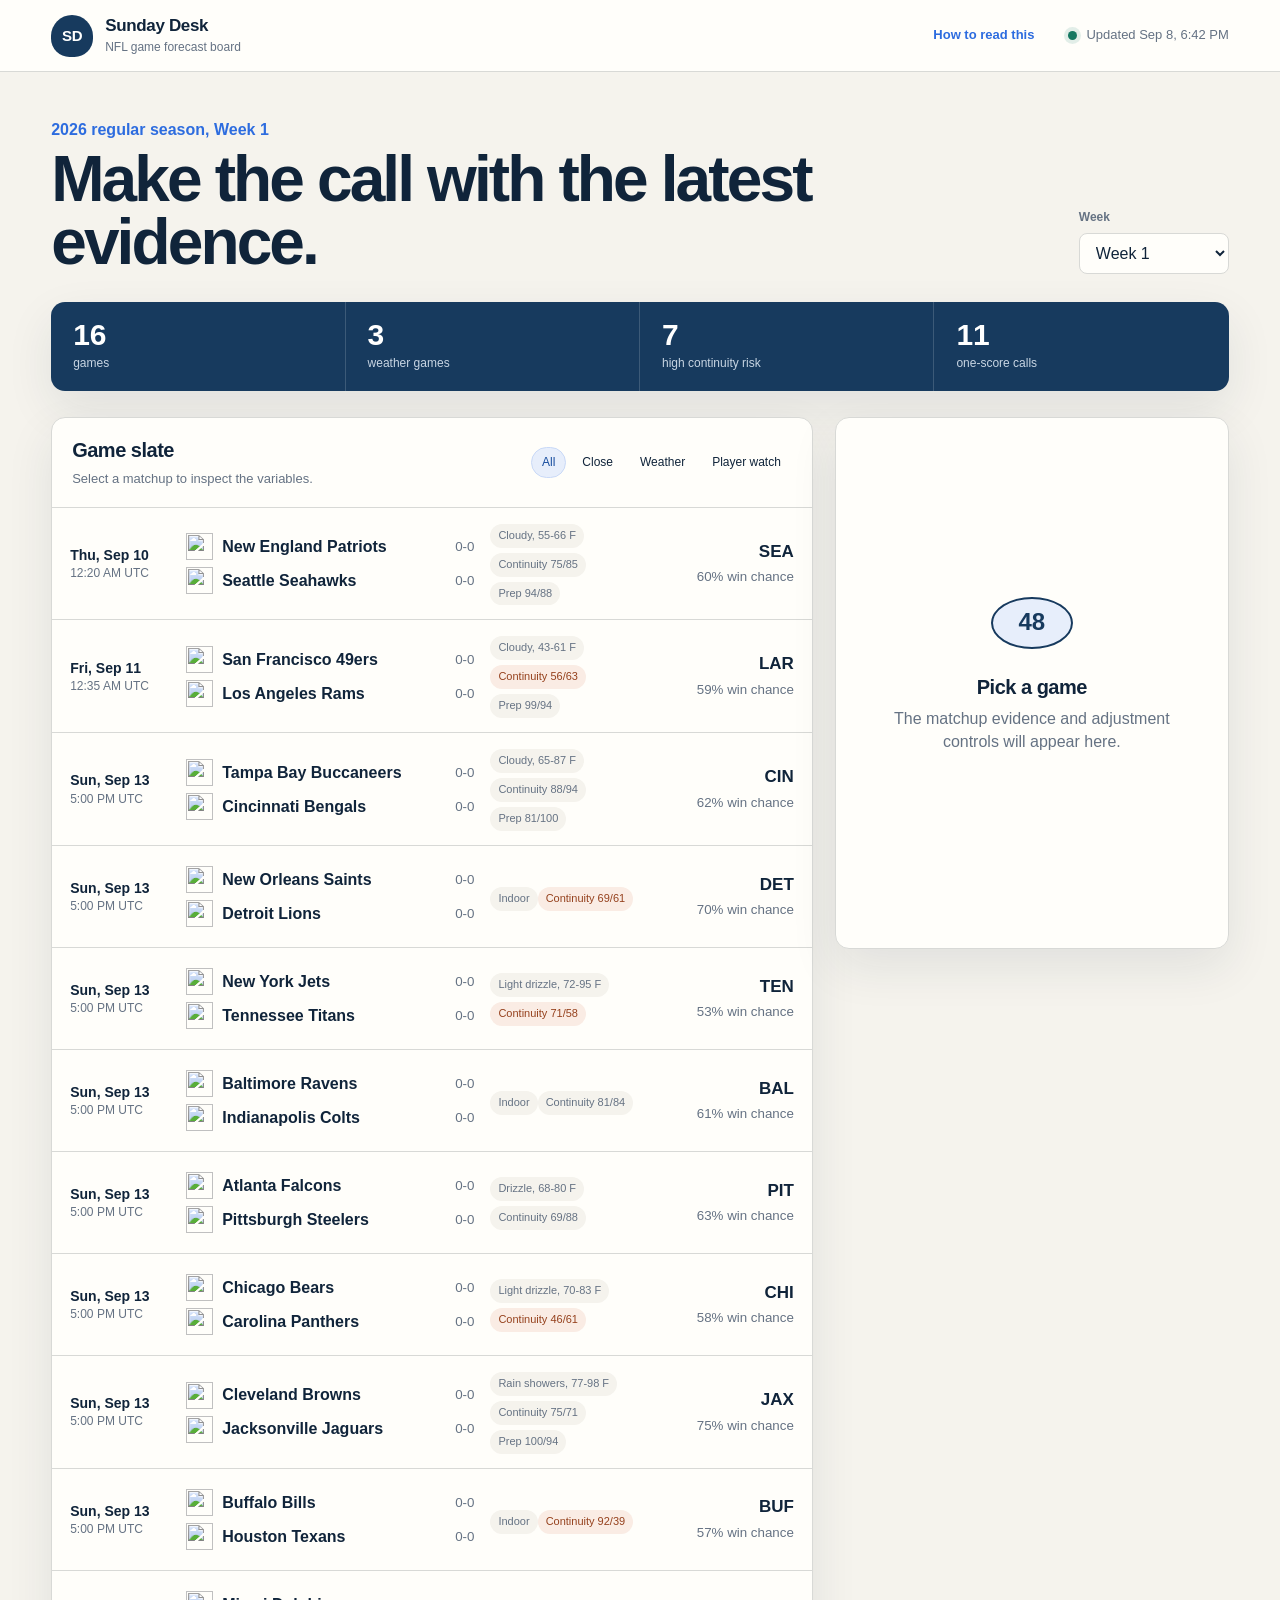
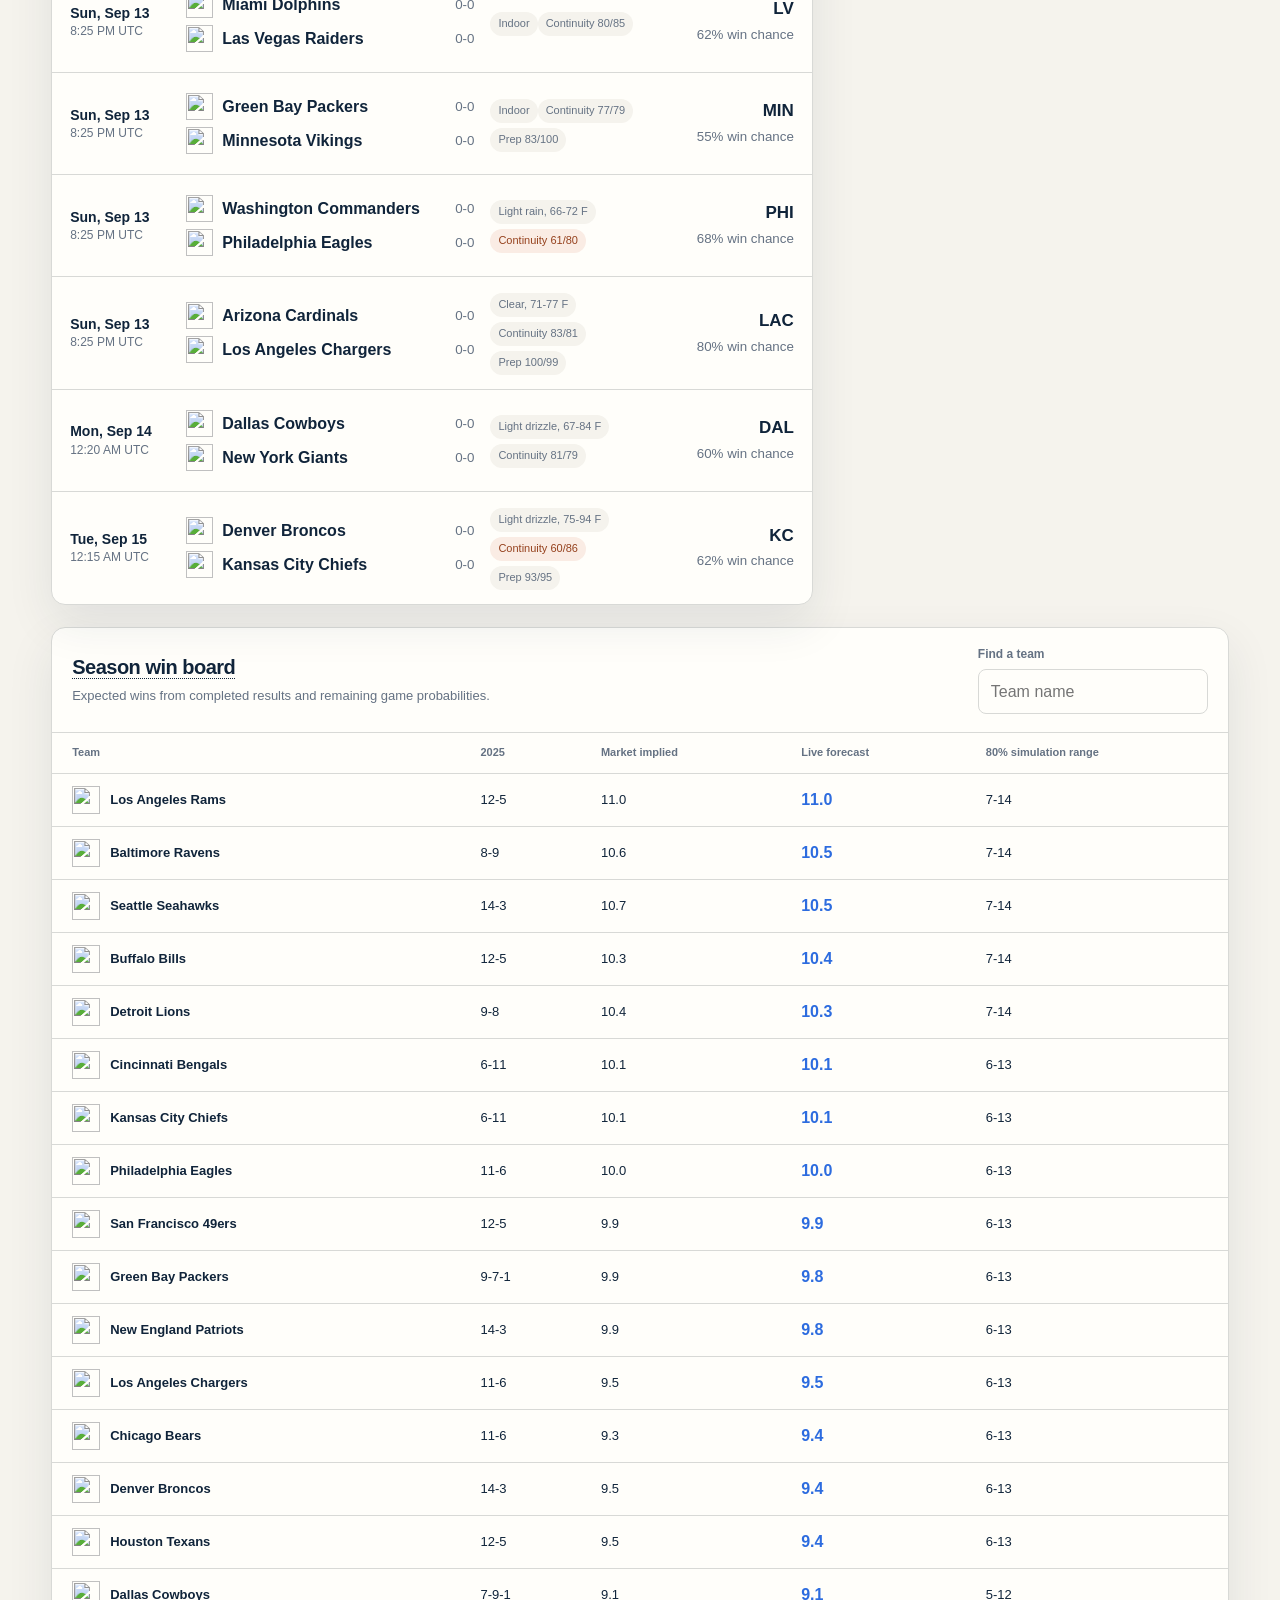
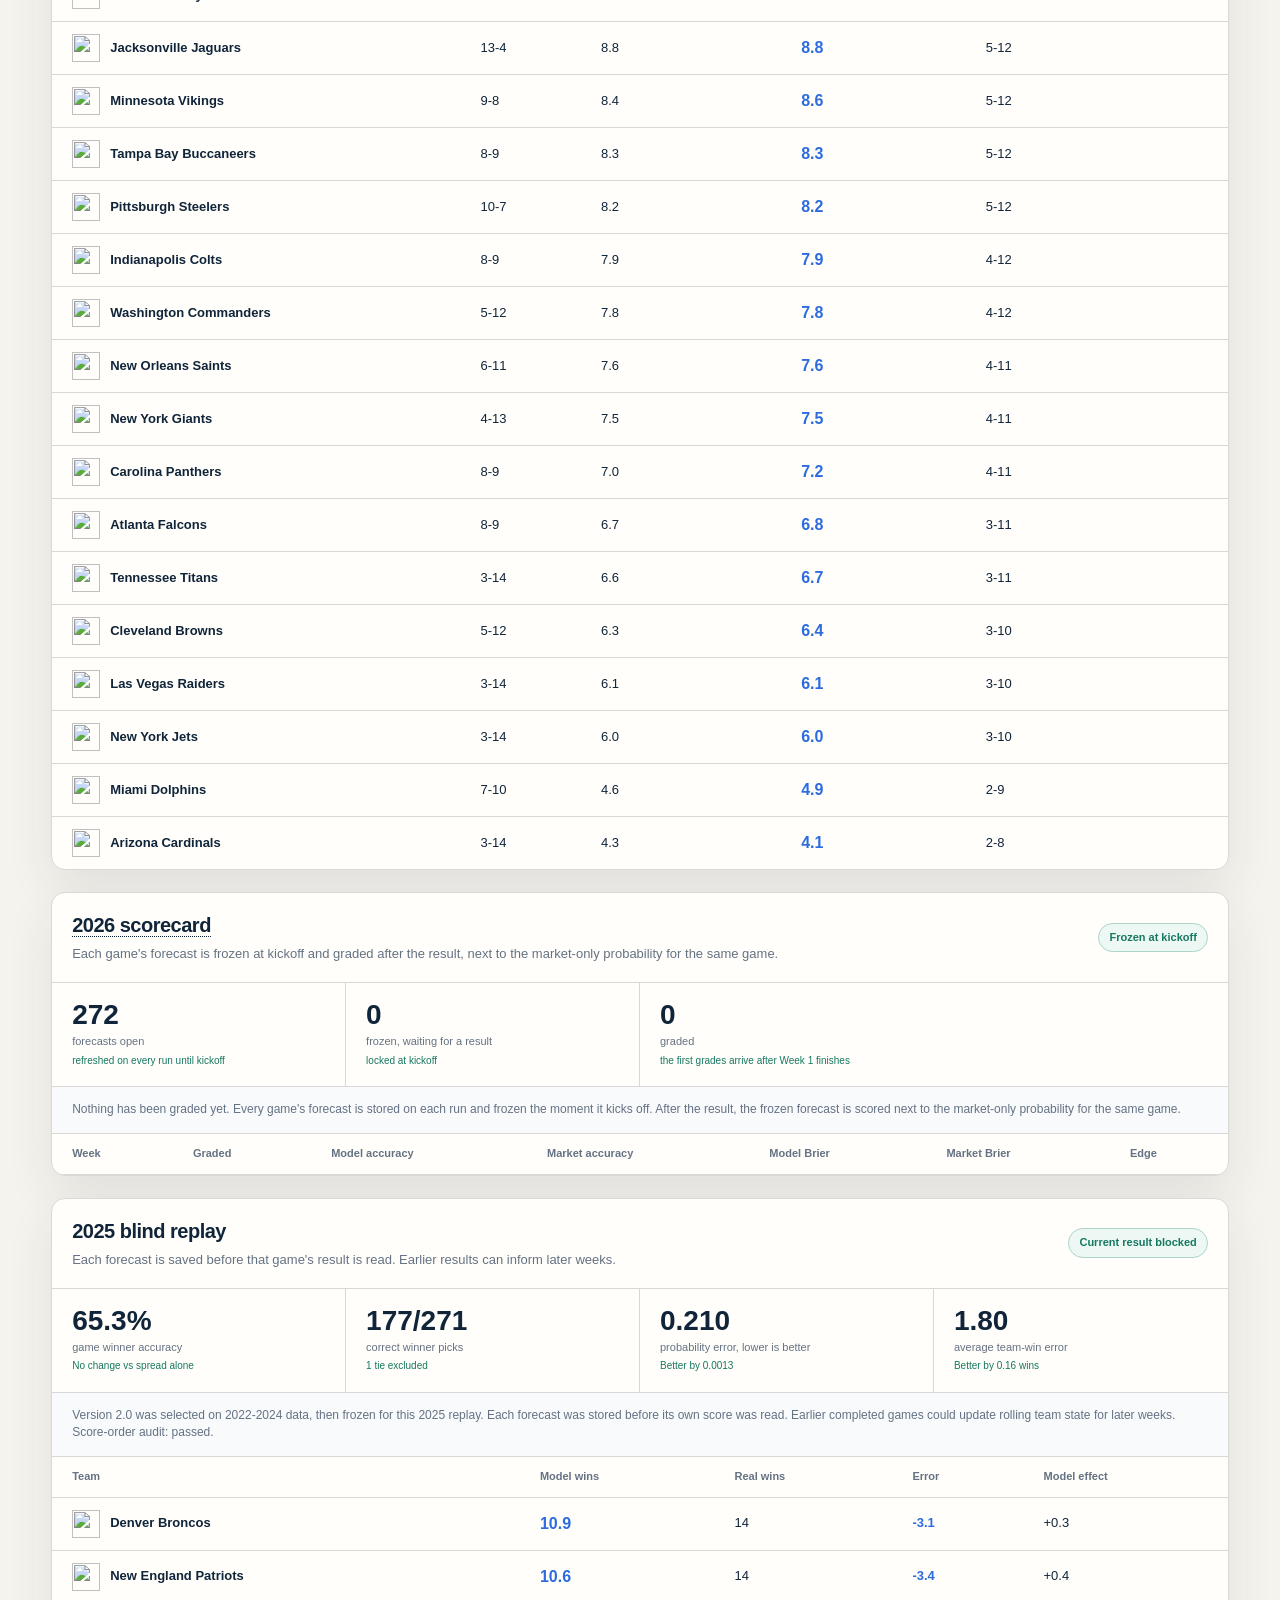
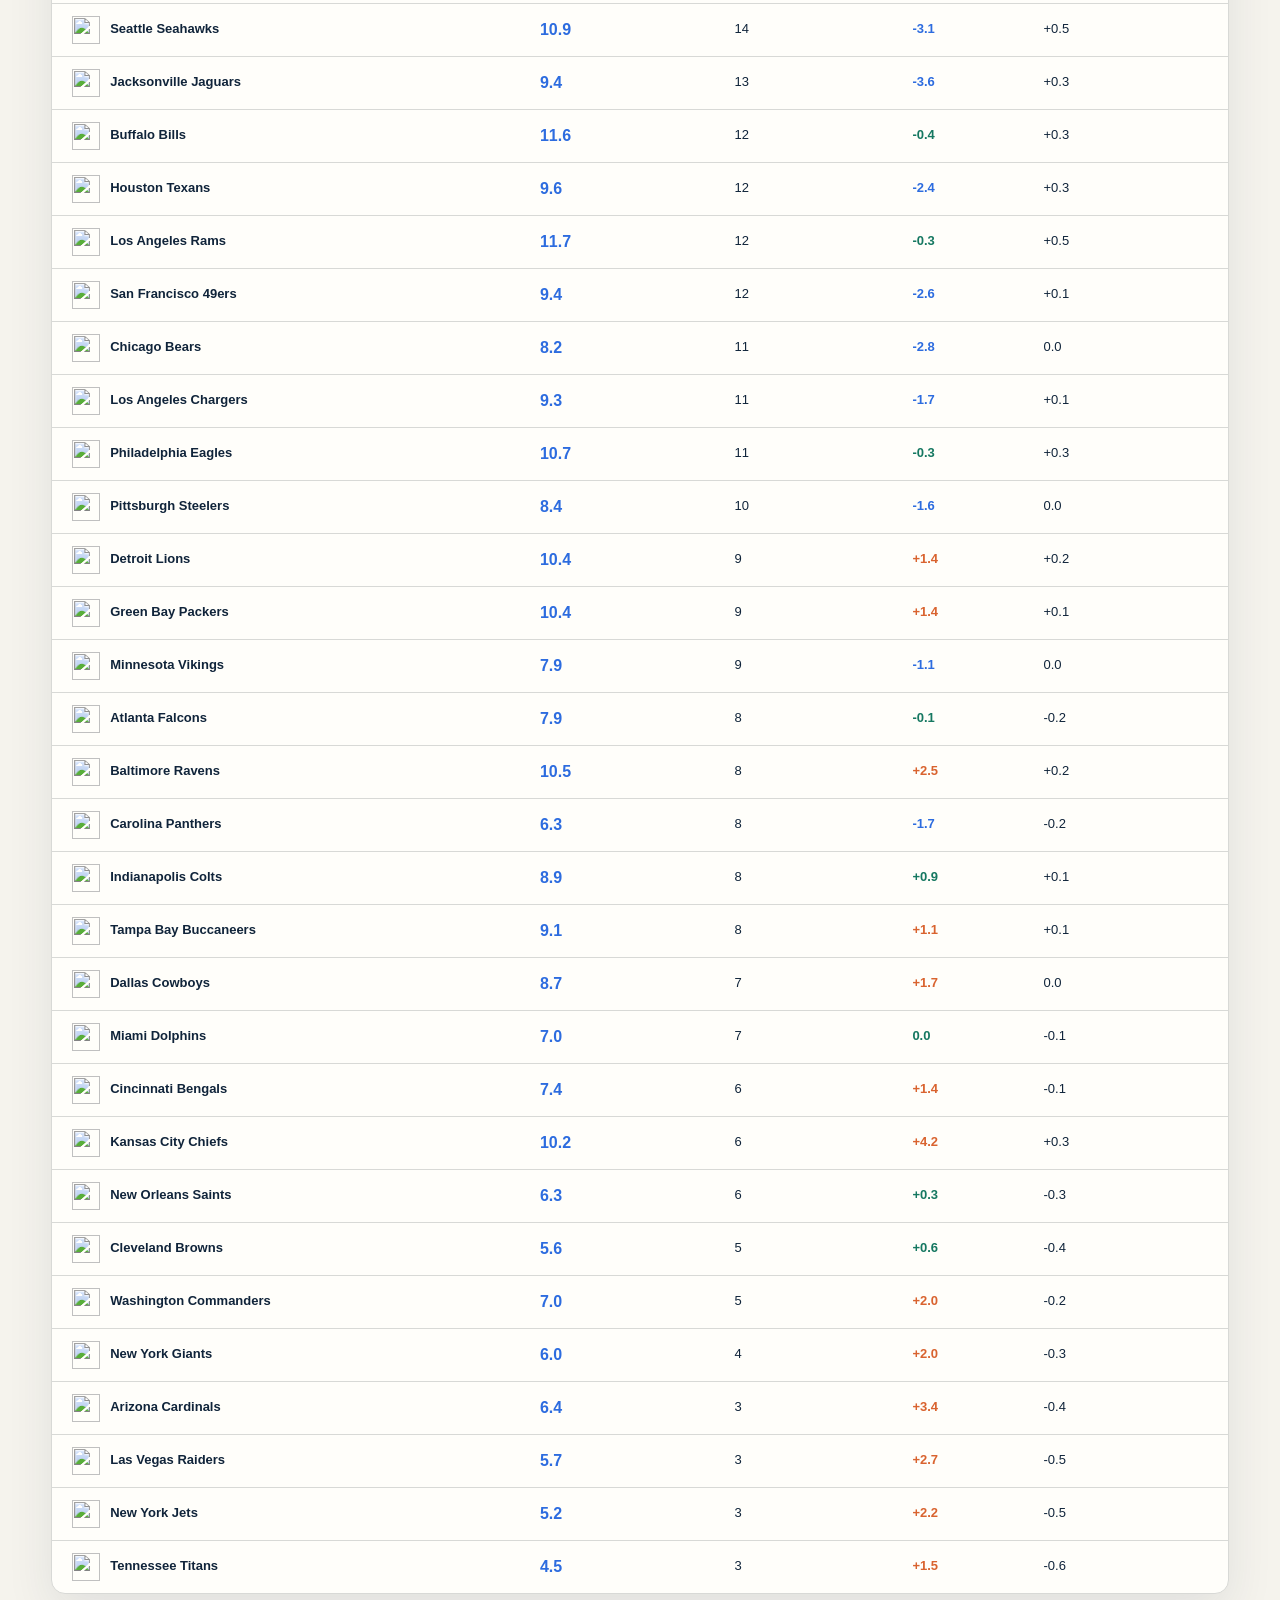
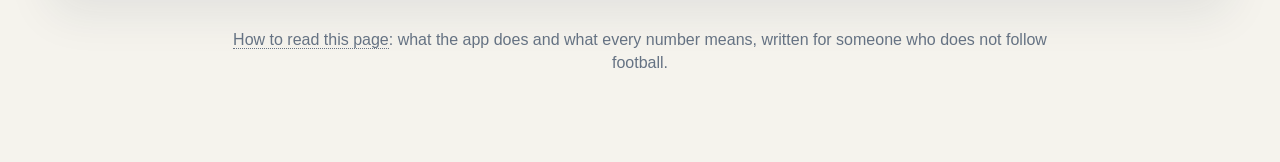
==== commit 2907d34c: "Move the guide to its own page; link to it from the header, the cards, and the foot of the board" ====
--- a/index.html
+++ b/index.html
@@ -23,6 +23,7 @@
         <small>NFL game forecast board</small>
       </span>
     </a>
+    <a class="masthead-link" href="guide.html">How to read this</a>
     <div class="run-status" id="runStatus" aria-live="polite">
       <span class="status-light"></span>
       <span>Loading latest snapshot</span>
@@ -78,7 +79,7 @@
     <section class="season-panel" aria-labelledby="seasonTitle">
       <div class="section-head">
         <div>
-          <h2 id="seasonTitle"><a class="guide-link" href="#guide-board">Season win board</a></h2>
+          <h2 id="seasonTitle"><a class="guide-link" href="guide.html#guide-board">Season win board</a></h2>
           <p>Expected wins from completed results and remaining game probabilities.</p>
         </div>
         <label class="search-field">
@@ -105,7 +106,7 @@
     <section class="backtest-panel" aria-labelledby="scorecardTitle">
       <div class="section-head">
         <div>
-          <h2 id="scorecardTitle"><a class="guide-link" href="#guide-scorecard">2026 scorecard</a></h2>
+          <h2 id="scorecardTitle"><a class="guide-link" href="guide.html#guide-scorecard">2026 scorecard</a></h2>
           <p>Each game's forecast is frozen at kickoff and graded after the result, next to the market-only probability for the same game.</p>
         </div>
         <span class="audit-badge">Frozen at kickoff</span>
@@ -156,149 +157,8 @@
       </div>
     </section>
 
-    <section class="guide" id="guide" aria-labelledby="guideTitle">
-      <div class="section-head">
-        <div>
-          <h2 id="guideTitle">How to read this page</h2>
-          <p>Written for someone who does not follow football. If you read one thing on a game, read "In plain words."</p>
-        </div>
-      </div>
-
-      <h3>What the app does</h3>
-      <p>Every day it reads what the betting market thinks of every game, writes it down in plain words, freezes that at kickoff, and after the game scores everyone who made a call: the market, the app's own numbers, the CBS writers, and each person who picked here. The point is not to predict games. The point is that after a few weeks you know who is worth listening to.</p>
-
-      <h3 id="guide-page">The page, top to bottom</h3>
-      <div class="table-wrap"><table class="guide-table">
-        <thead><tr><th scope="col">Section</th><th scope="col">What it is</th><th scope="col">How to use it</th></tr></thead>
-        <tbody>
-          <tr><td>Status light, top right</td><td>When the data was last refreshed and where it came from.</td><td>If it says more than a day ago, something is stuck.</td></tr>
-          <tr><td>Week</td><td>Which week's games you are looking at.</td><td>Defaults to the current week.</td></tr>
-          <tr><td>Game slate</td><td>One row per game: kickoff, teams, weather, and the favorite with its win chance.</td><td>Tap a row to open it.</td></tr>
-          <tr><td>Filters: All, Close, Weather, Player watch</td><td>Close keeps games where the win chance is between 38 and 62 percent, near a coin flip. Weather keeps outdoor games with weather that can change the game; the thresholds are in the table below. Player watch keeps games where either team has a player on the injury list.</td><td>Close is where picks are hardest and most interesting.</td></tr>
-          <tr><td>The matchup panel</td><td>Everything about one game.</td><td>Read "In plain words" first, then decide.</td></tr>
-          <tr><td>Season win board</td><td>Every team's expected wins for the whole year.</td><td>Where the app thinks each team ends up.</td></tr>
-          <tr><td>2026 scorecard</td><td>Who has been right so far, graded the same way for everyone.</td><td>Empty until the first games are played.</td></tr>
-          <tr><td>2025 blind replay</td><td>The app's method run on last season as if it had not seen it.</td><td>Proof the method is honest, not a prediction.</td></tr>
-        </tbody>
-      </table></div>
-
-      <h3 id="guide-matchup">Inside the matchup panel</h3>
-      <div class="table-wrap"><table class="guide-table">
-        <thead><tr><th scope="col">Field</th><th scope="col">Plain meaning</th></tr></thead>
-        <tbody>
-          <tr><td>The bar, for example ATL 37% / PIT 63%</td><td>How often each side wins if the game were played many times. Each team's share sits under its own name.</td></tr>
-          <tr><td>In plain words</td><td>A few sentences that say everything below without the vocabulary.</td></tr>
-          <tr><td>Line, the head start</td><td>The market's score prediction. "PIT by 3.5" means Pittsburgh is expected to finish 3.5 points ahead.</td></tr>
-          <tr><td>Total, points both teams together</td><td>How many points the market expects in the whole game. High means a shootout, low means a slog.</td></tr>
-          <tr><td>Market win probability</td><td>The market's own answer to "who wins," taken from the price of the win bet with the book's fee removed.</td></tr>
-          <tr><td>Forecast source</td><td>Whether the number came from the market line or, before a line exists, from team strength alone.</td></tr>
-          <tr><td>Rolling team state</td><td>A small nudge for how a team has done against expectations this season. Zero until games are played.</td></tr>
-          <tr><td>Rest difference</td><td>Who had more days off since their last game. Worth a fraction of a point.</td></tr>
-          <tr><td>Conditions</td><td>The weather at the stadium at kickoff.</td></tr>
-          <tr><td>Win board side-by-side</td><td>Each team's expected wins for the year, market versus app, and what moved it.</td></tr>
-          <tr><td>Communication continuity</td><td>Injuries grouped by the units that have to talk to each other on the field. A lower score means more disruption.</td></tr>
-          <tr><td>Preparation disruption</td><td>Missed practices and roster status this week.</td></tr>
-          <tr><td>Outside picks</td><td>What each CBS writer and their consensus took, straight up and against the spread.</td></tr>
-          <tr><td>Rating model</td><td>The app's second opinion built from last season's plays, with the named starting quarterbacks. Shown and graded, never used in the forecast, because it did not beat the market on the 2025 test.</td></tr>
-          <tr><td>Projected starters</td><td>Who starts at quarterback, per ESPN's depth chart, refreshed every run.</td></tr>
-          <tr><td>Player watch</td><td>Notable injuries per team with their status.</td></tr>
-          <tr><td>Your pick, Picking as</td><td>Choose your name, tap a winner and, if you want, a spread side, then save the week once. Your latest save before each kickoff counts.</td></tr>
-          <tr><td>Late-news adjustment</td><td>A slider for something you know that the line has not absorbed. It changes your screen only, never the ledger.</td></tr>
-        </tbody>
-      </table></div>
-
-      <h3 id="guide-weather">What counts as weather</h3>
-      <p>The forecast for the stadium at kickoff, from Open-Meteo. A game is flagged, and the Weather filter keeps it, when any one of these is true. Indoor stadiums are never flagged.</p>
-      <div class="table-wrap"><table class="guide-table">
-        <thead><tr><th scope="col">Condition</th><th scope="col">Threshold</th><th scope="col">Why it matters</th></tr></thead>
-        <tbody>
-          <tr><td>Wind</td><td>15 mph or more</td><td>Long passes and kicks get harder; scoring drops.</td></tr>
-          <tr><td>Cold</td><td>Low end of the forecast at 35 F or below</td><td>Ball and hands get harder; more fumbles, fewer points.</td></tr>
-          <tr><td>Wet</td><td>Rain, showers, snow, sleet, or a storm in the forecast, or a 50 percent or higher chance of rain</td><td>Footing and grip suffer; running teams gain, passing teams lose. Light drizzle does not count.</td></tr>
-        </tbody>
-      </table></div>
-
-      <h3 id="guide-continuity">Continuity, the injury score</h3>
-      <p>Eleven players are on the field, but they work in small groups that have to read the same picture and call the same thing at the same moment. Continuity is the app's injury score with one twist: it cares whether the injured players belong to the same group. Two missing from one group cost more than two missing from different groups, because the replacements have to learn to talk to each other, not only do their own jobs. Those are the "linked flags" on the card.</p>
-      <div class="table-wrap"><table class="guide-table">
-        <thead><tr><th scope="col">Group</th><th scope="col">Who is in it</th><th scope="col">What they coordinate</th></tr></thead>
-        <tbody>
-          <tr><td>Protection unit</td><td>quarterback, the five blockers in front of him, tight end, running back</td><td>who blocks whom on every snap, so the quarterback is not hit</td></tr>
-          <tr><td>Coverage unit</td><td>cornerbacks, safeties, linebackers: the defenders who guard the players trying to catch passes</td><td>who covers which receiver, and the hand-offs when receivers cross paths. One missed hand-off is a wide-open catch</td></tr>
-          <tr><td>Defensive front</td><td>the big men on the defensive line, plus linebackers: the defenders who meet the run at the line</td><td>who fills which gap when the ball is handed off. One empty gap is a long run</td></tr>
-        </tbody>
-      </table></div>
-      <p>Every player on the injury list gets a weight for how likely he is to miss the game (out counts fully, doubtful three quarters, questionable about a third) times a weight for how much his position matters, times a weight for his role. A man listed first at his slot on ESPN's depth chart counts fully. A backup counts about a third. A name not on the chart at all counts a quarter. A player on injured reserve for more than a week counts almost nothing, because his replacement has been practicing with the group all along. Groups with two or more flagged starters add a penalty that grows with the group; backups and long-settled absences never form a group on their own. Playing away or in rain adds a little. The score runs from 100, nobody missing, down to 35: Stable above 82, Watch from 65 to 82, High below 65. The gap between the two teams nudges the win chance by at most 2.5 percentage points and can never flip the favorite. Tap a group's flags on the card to see the names behind it, and "counted lightly" to see who was set aside and why. The weights were chosen by hand, not fitted to results, which is why the cap is low and the card says Experimental; the scorecard decides whether it stays.</p>
-
-      <h3 id="guide-preparation">Preparation disruption, the practice-week score</h3>
-      <p>Continuity asks who is missing on game day. Preparation asks who did not get ready this week. Teams practice Wednesday, Thursday, and Friday and must publish, after each session, who practiced fully, limited, or not at all. The app reads the wording ESPN attaches to each name and sorts it into categories.</p>
-      <div class="table-wrap"><table class="guide-table">
-        <thead><tr><th scope="col">What the report says</th><th scope="col">Weight</th></tr></thead>
-        <tbody>
-          <tr><td>Did not practice</td><td>1.0</td></tr>
-          <tr><td>Suspended, on leave, or inactive for the game</td><td>1.0</td></tr>
-          <tr><td>Away for personal reasons, not an injury</td><td>0.55</td></tr>
-          <tr><td>Limited practice</td><td>0.5</td></tr>
-          <tr><td>Activated late in the week, little time with the team</td><td>0.45</td></tr>
-        </tbody>
-      </table></div>
-      <p>Each weight is multiplied by how much the position matters and by a little more for each extra missed day, up to three. A flag that stops appearing fades by about a third a day and is gone after a week. The same group penalty as Continuity applies. The nudge is smaller, at most 1.5 percentage points, and it never flips the favorite. It depends on ESPN's wording: a note phrased differently is not seen. The same player can count in both scores; the two caps together stay under four points.</p>
-
-      <h3 id="guide-rating">The rating model, the second opinion</h3>
-      <p>The app's own attempt to rate teams from what happens on the field, without looking at the betting line. It is shown on every card and graded every week, and it is never used in the forecast, because it lost the test below.</p>
-      <p>It is built from every play of the 2022 to 2025 seasons. Each play carries a number called expected points added: how much that one play moved the team's chances of scoring. A 40-yard pass is a big positive; a sack on third down is a big negative. Three numbers per team come out of it, computed fresh before each game.</p>
-      <div class="table-wrap"><table class="guide-table">
-        <thead><tr><th scope="col">Piece</th><th scope="col">Plain meaning</th></tr></thead>
-        <tbody>
-          <tr><td>Offense</td><td>points added per play, corrected for how good the defenses they faced were</td></tr>
-          <tr><td>Defense</td><td>points allowed per play, corrected the same way, sign flipped so higher is better</td></tr>
-          <tr><td>Quarterback</td><td>how the named starter's own passing compares with the passing his team's rating was built on. Zero when the same man keeps starting; the point is a change at quarterback, which is why the depth chart feeds it</td></tr>
-        </tbody>
-      </table></div>
-      <p>Recent games count more than old ones: a game 16 back counts half as much as the latest, and last season about a third as much as this one. A team with few plays is pulled toward league average so a hot September does not run away. A simple fit on 2022 to 2024 learns how many points those three differences are worth; that is "Play-level rating margin" on the card. A second fit learns how to mix that with the market line; that is "Blend with the line."</p>
-      <div class="table-wrap"><table class="guide-table">
-        <thead><tr><th scope="col">Blind test on 2025</th><th scope="col">Market alone</th><th scope="col">Blend</th></tr></thead>
-        <tbody>
-          <tr><td>Games called right</td><td>65.3%</td><td>65.7%</td></tr>
-          <tr><td>Confidence error, lower is better</td><td>0.212</td><td>0.215</td></tr>
-          <tr><td>Where the model disagreed with the line by a point or more, following it covered the spread</td><td colspan="2">38% of the time, worse than a coin</td></tr>
-        </tbody>
-      </table></div>
-      <p>"Our play-by-play ratings agree with the market" means the two are within a point. When they differ by two or more, the card flags it and the readout adds that last season those disagreements were wrong more often than right. That is a warning, not a tip. The ledger grades the model every week so the 2026 scorecard can say whether that changes.</p>
-
-      <h3 id="guide-words">Two words you will see everywhere</h3>
-      <div class="table-wrap"><table class="guide-table">
-        <thead><tr><th scope="col">Word</th><th scope="col">Plain meaning</th></tr></thead>
-        <tbody>
-          <tr><td>Winner, or straight up</td><td>Who wins the game, by any score.</td></tr>
-          <tr><td>Spread, or against the spread</td><td>Who beats the head start. Take Pittsburgh at 3.5 and they must win by 4 or more. Take Atlanta and they can lose by 3 and you still win.</td></tr>
-        </tbody>
-      </table></div>
-
-      <h3 id="guide-scorecard">The scorecard, once games are graded</h3>
-      <div class="table-wrap"><table class="guide-table">
-        <thead><tr><th scope="col">Field</th><th scope="col">Plain meaning</th></tr></thead>
-        <tbody>
-          <tr><td>Graded</td><td>Games with a final score that had a forecast frozen before kickoff.</td></tr>
-          <tr><td>Model accuracy, Market accuracy</td><td>The share of games each one called right, straight up.</td></tr>
-          <tr><td>Brier</td><td>How far the confidence was from what happened. Lower is better. Saying 63% and losing hurts less than saying 90% and losing.</td></tr>
-          <tr><td>Edge</td><td>Model Brier minus market Brier. Negative means the app beat the market. Expect near zero.</td></tr>
-          <tr><td>Per person columns</td><td>The same grades for each picker, straight up and against the spread, next to the CBS writers.</td></tr>
-        </tbody>
-      </table></div>
-
-      <h3 id="guide-board">The season win board</h3>
-      <div class="table-wrap"><table class="guide-table">
-        <thead><tr><th scope="col">Field</th><th scope="col">Plain meaning</th></tr></thead>
-        <tbody>
-          <tr><td>2025</td><td>Last season's record.</td></tr>
-          <tr><td>Market implied</td><td>The market's win chances for all 17 games added up.</td></tr>
-          <tr><td>Live forecast</td><td>The same sum with the app's small nudges. It stays within a few tenths of the market.</td></tr>
-          <tr><td>80% simulation range</td><td>The season played out 5,000 times. Eight in ten of those endings fall in this range.</td></tr>
-        </tbody>
-      </table></div>
-
-      <p class="source-line">Sources: ESPN public score, odds, injury, and depth chart feeds; CBS Sports expert picks; Open-Meteo weather; nflverse schedules, injury reports, and play-by-play. This is an analysis tool, not betting advice.</p>
+    <section class="guide-pointer">
+      <p><a class="guide-link" href="guide.html">How to read this page</a>: what the app does and what every number means, written for someone who does not follow football.</p>
     </section>
   </main>
 
--- a/styles.css
+++ b/styles.css
@@ -434,7 +434,8 @@
 }
 
 @media (max-width: 720px) {
-  .masthead { align-items: flex-start; }
+  .masthead { align-items: flex-start; flex-wrap: wrap; row-gap: 8px; }
+  .masthead-link { order: 3; flex-basis: 100%; margin: 0; }
   .run-status { max-width: 165px; }
   .control-strip { align-items: stretch; flex-direction: column; padding-top: 34px; }
   .week-control { width: 100%; }
@@ -487,3 +488,8 @@
 .flag-list li { display: flex; flex-wrap: wrap; gap: 6px; font-size: 12px; }
 .flag-list li small { color: var(--muted); }
 .flag-list-muted summary { color: var(--muted); }
+
+.masthead-link { margin-left: auto; margin-right: 14px; font-size: 13px; font-weight: 700; color: var(--blue); text-decoration: none; white-space: nowrap; }
+.masthead-link:hover { text-decoration: underline; }
+.guide-pointer { max-width: 840px; margin: 34px auto 0; text-align: center; color: var(--muted); }
+.guide-page main { padding-bottom: 60px; }
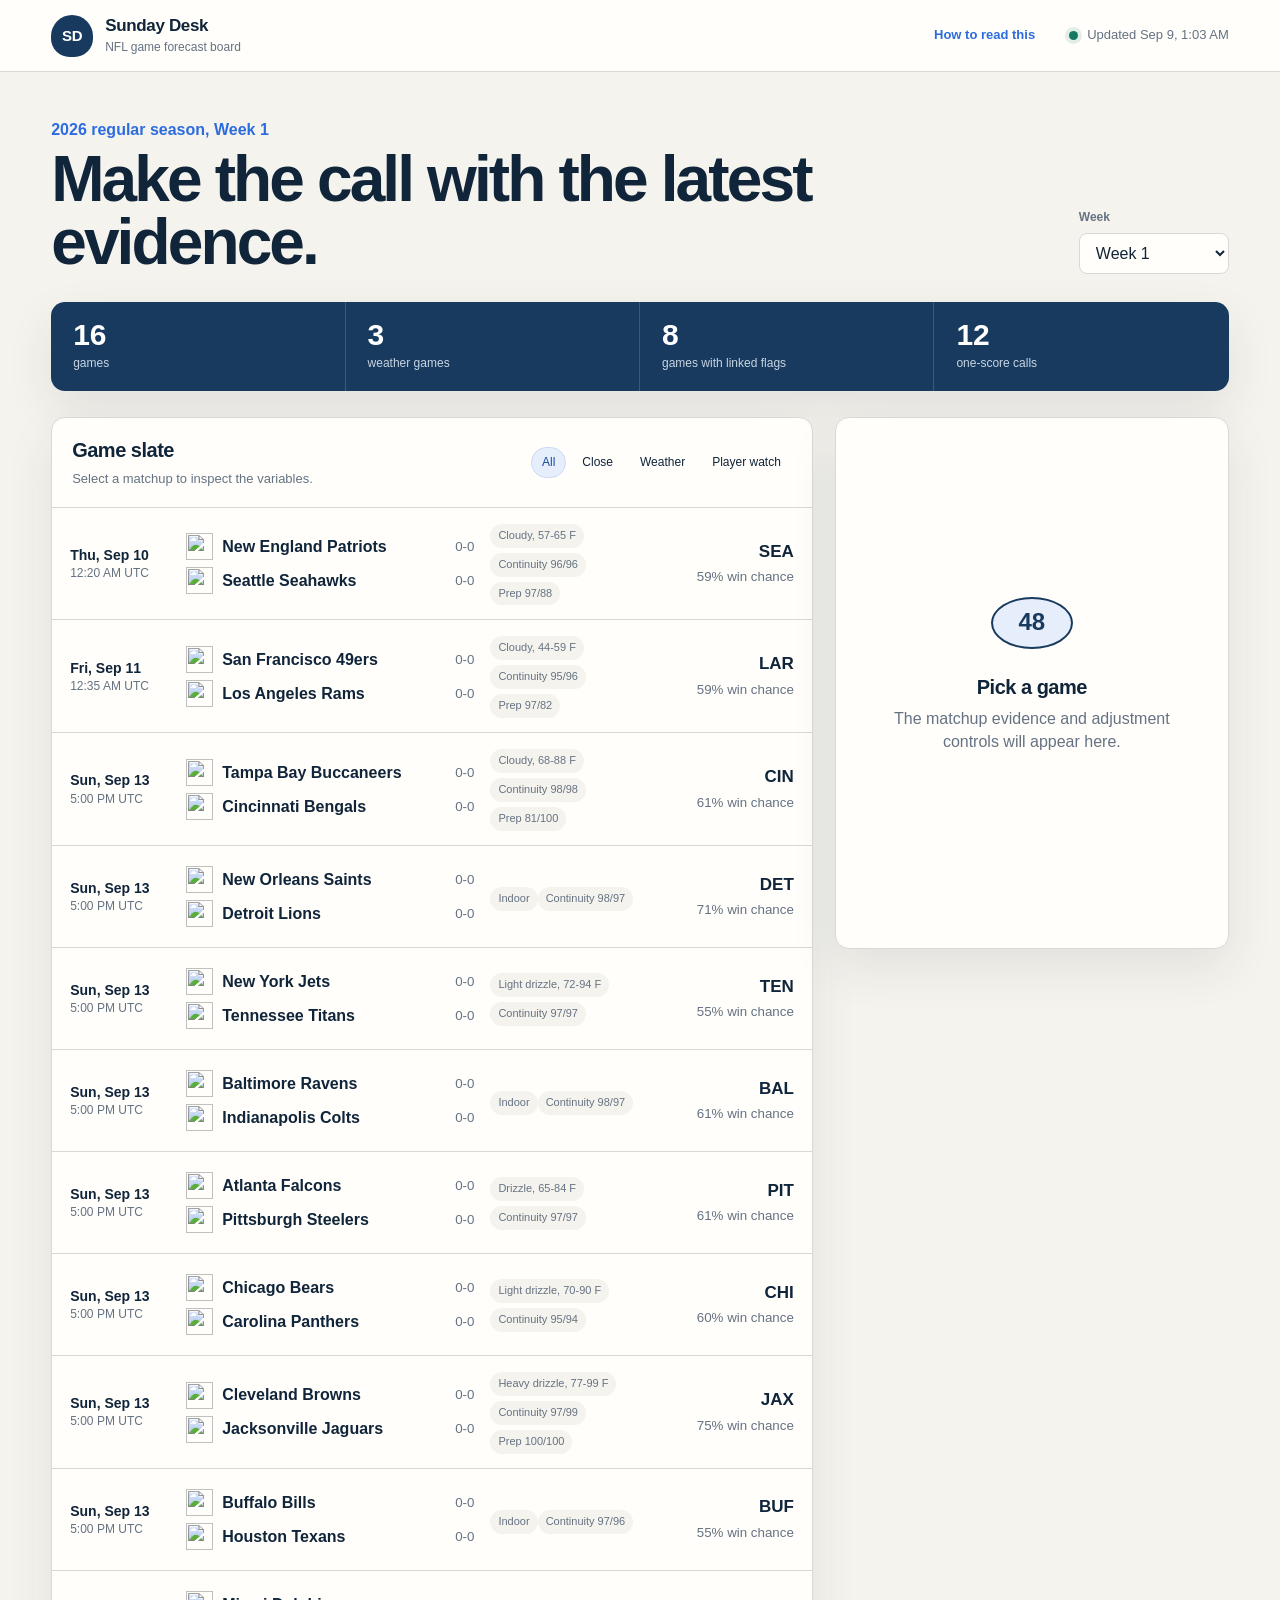
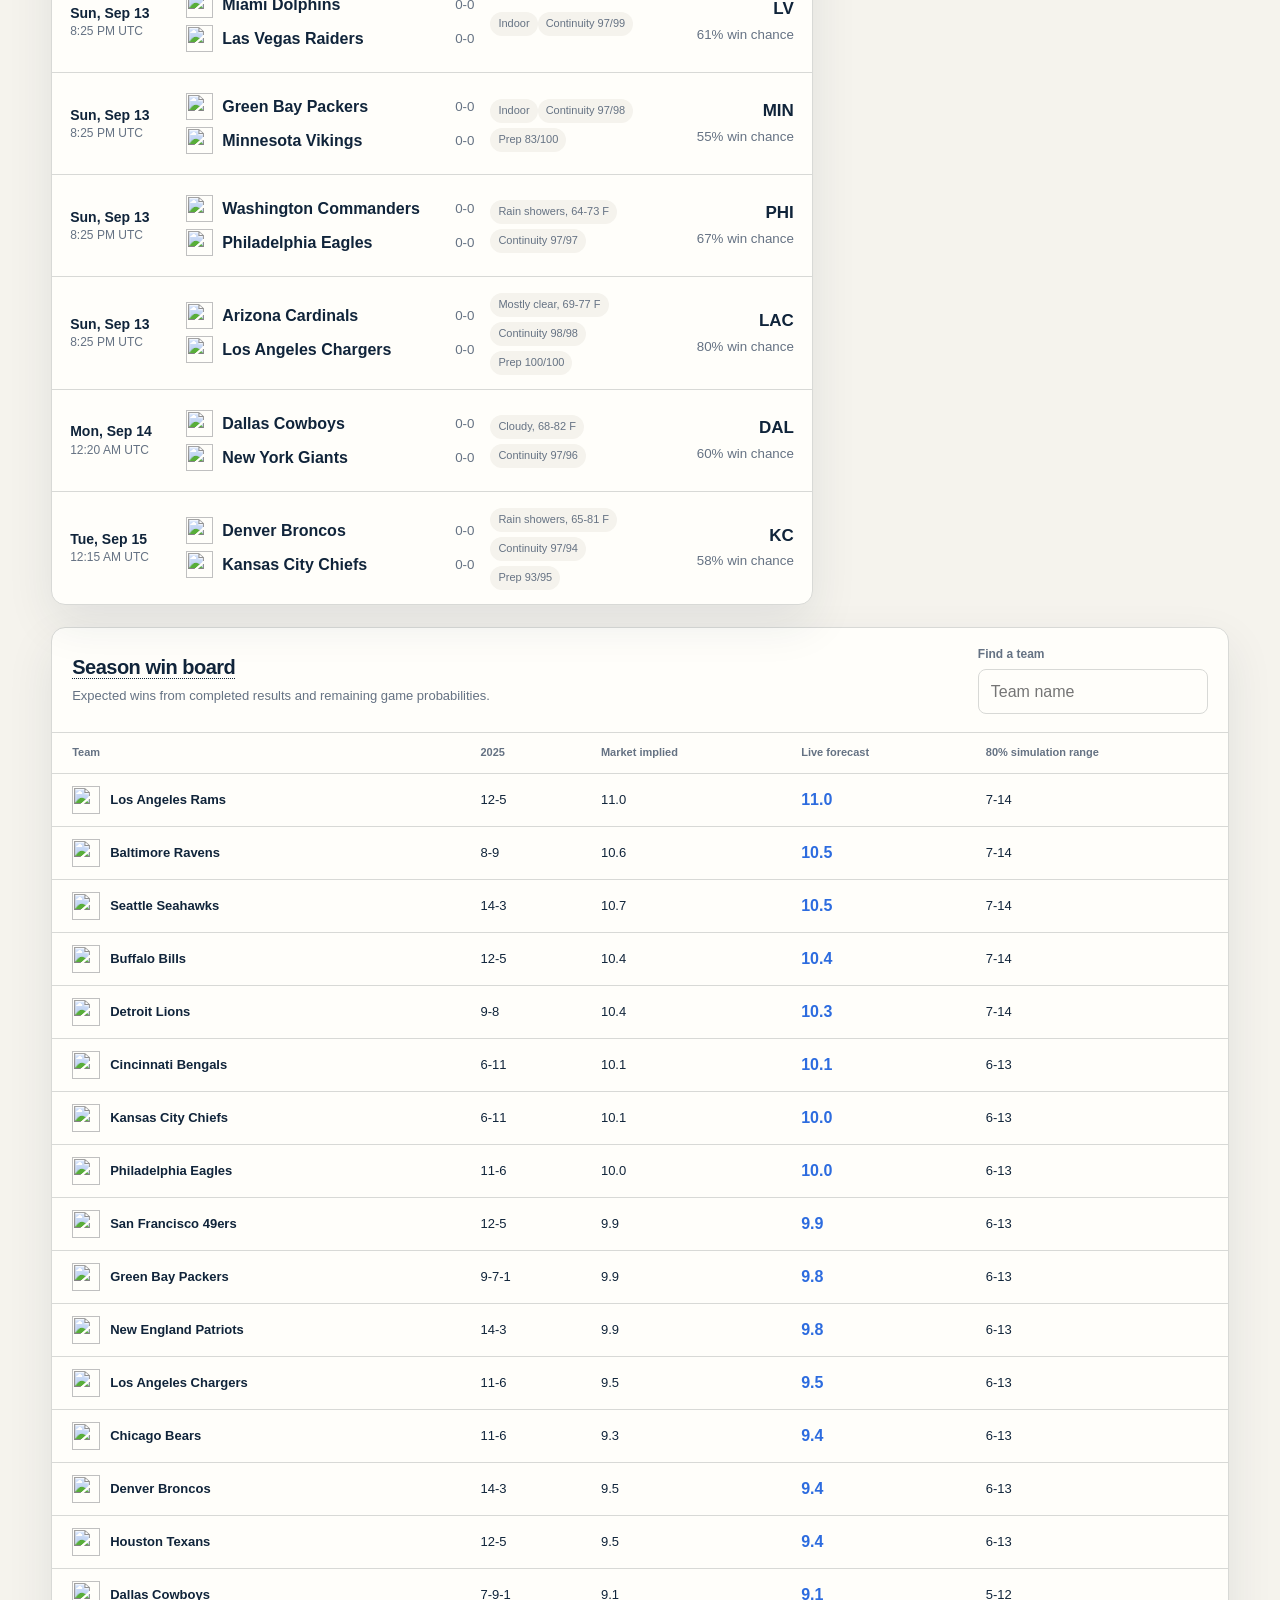
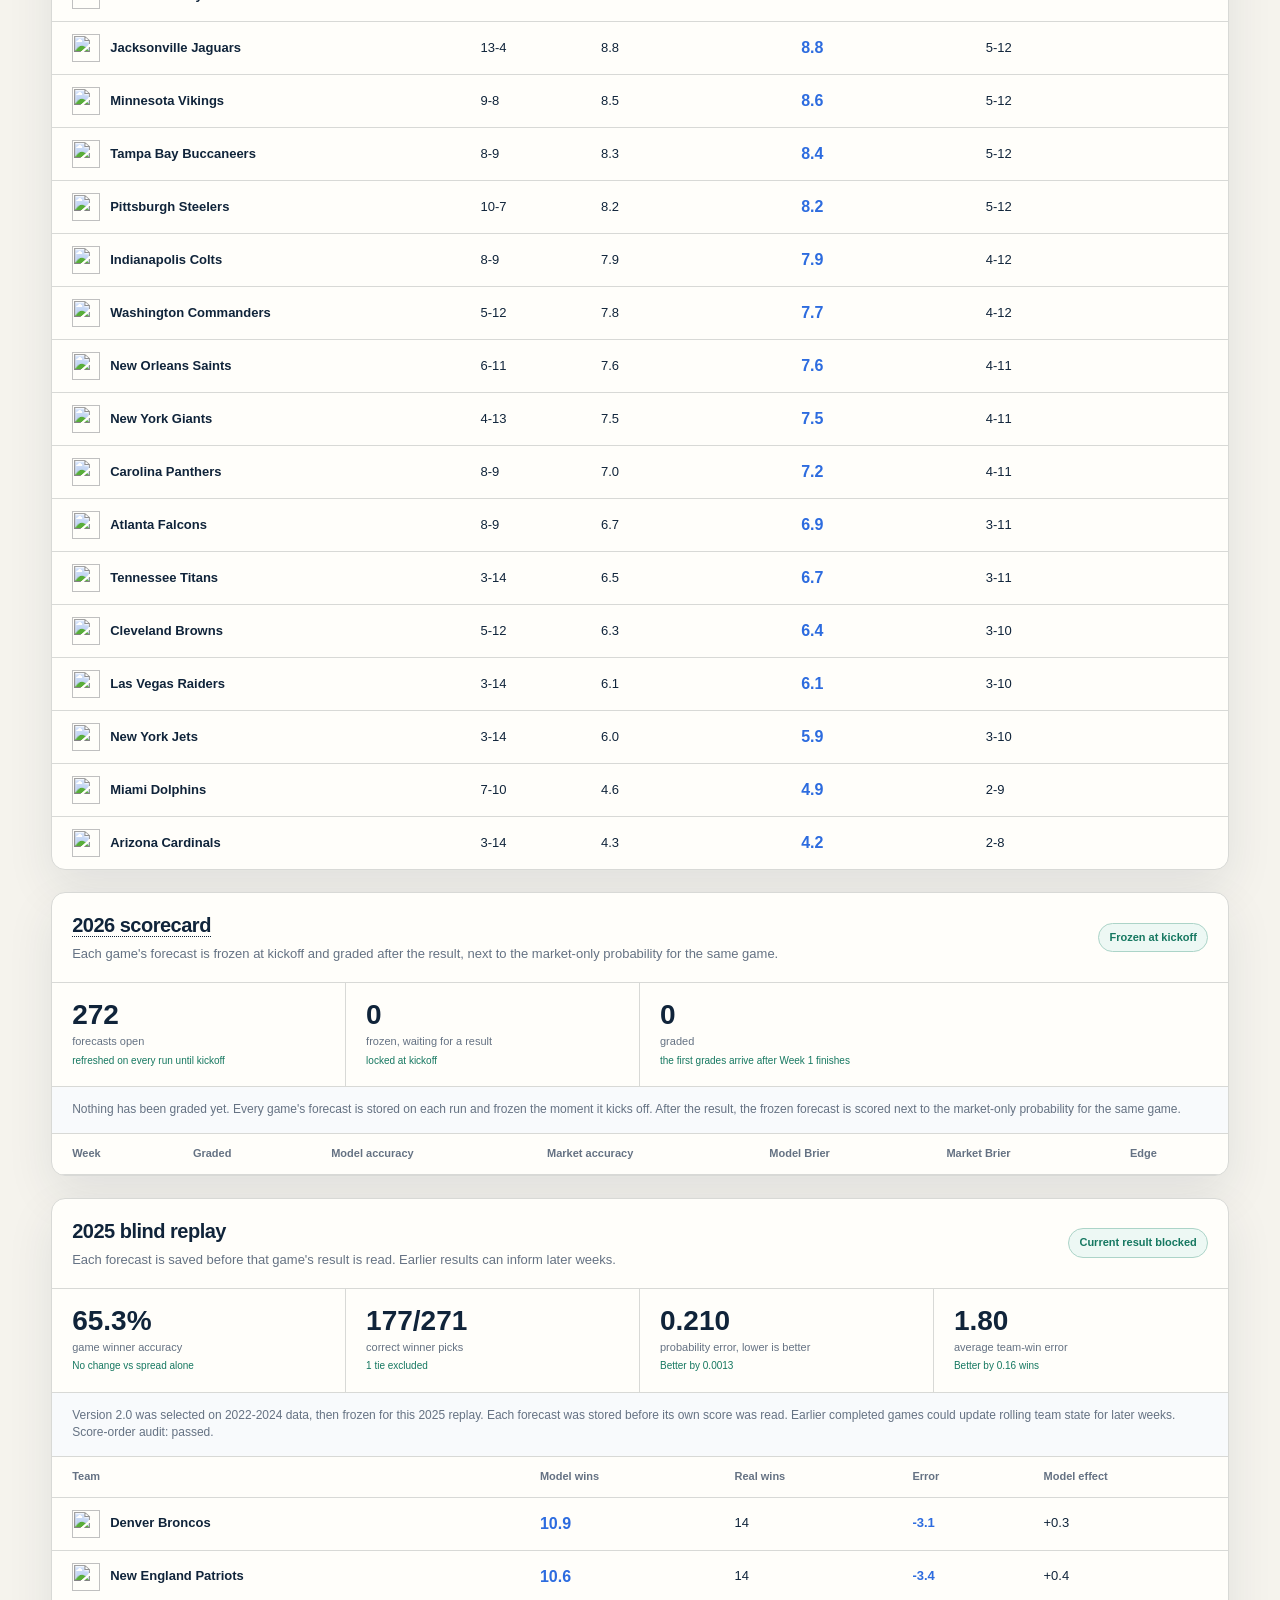
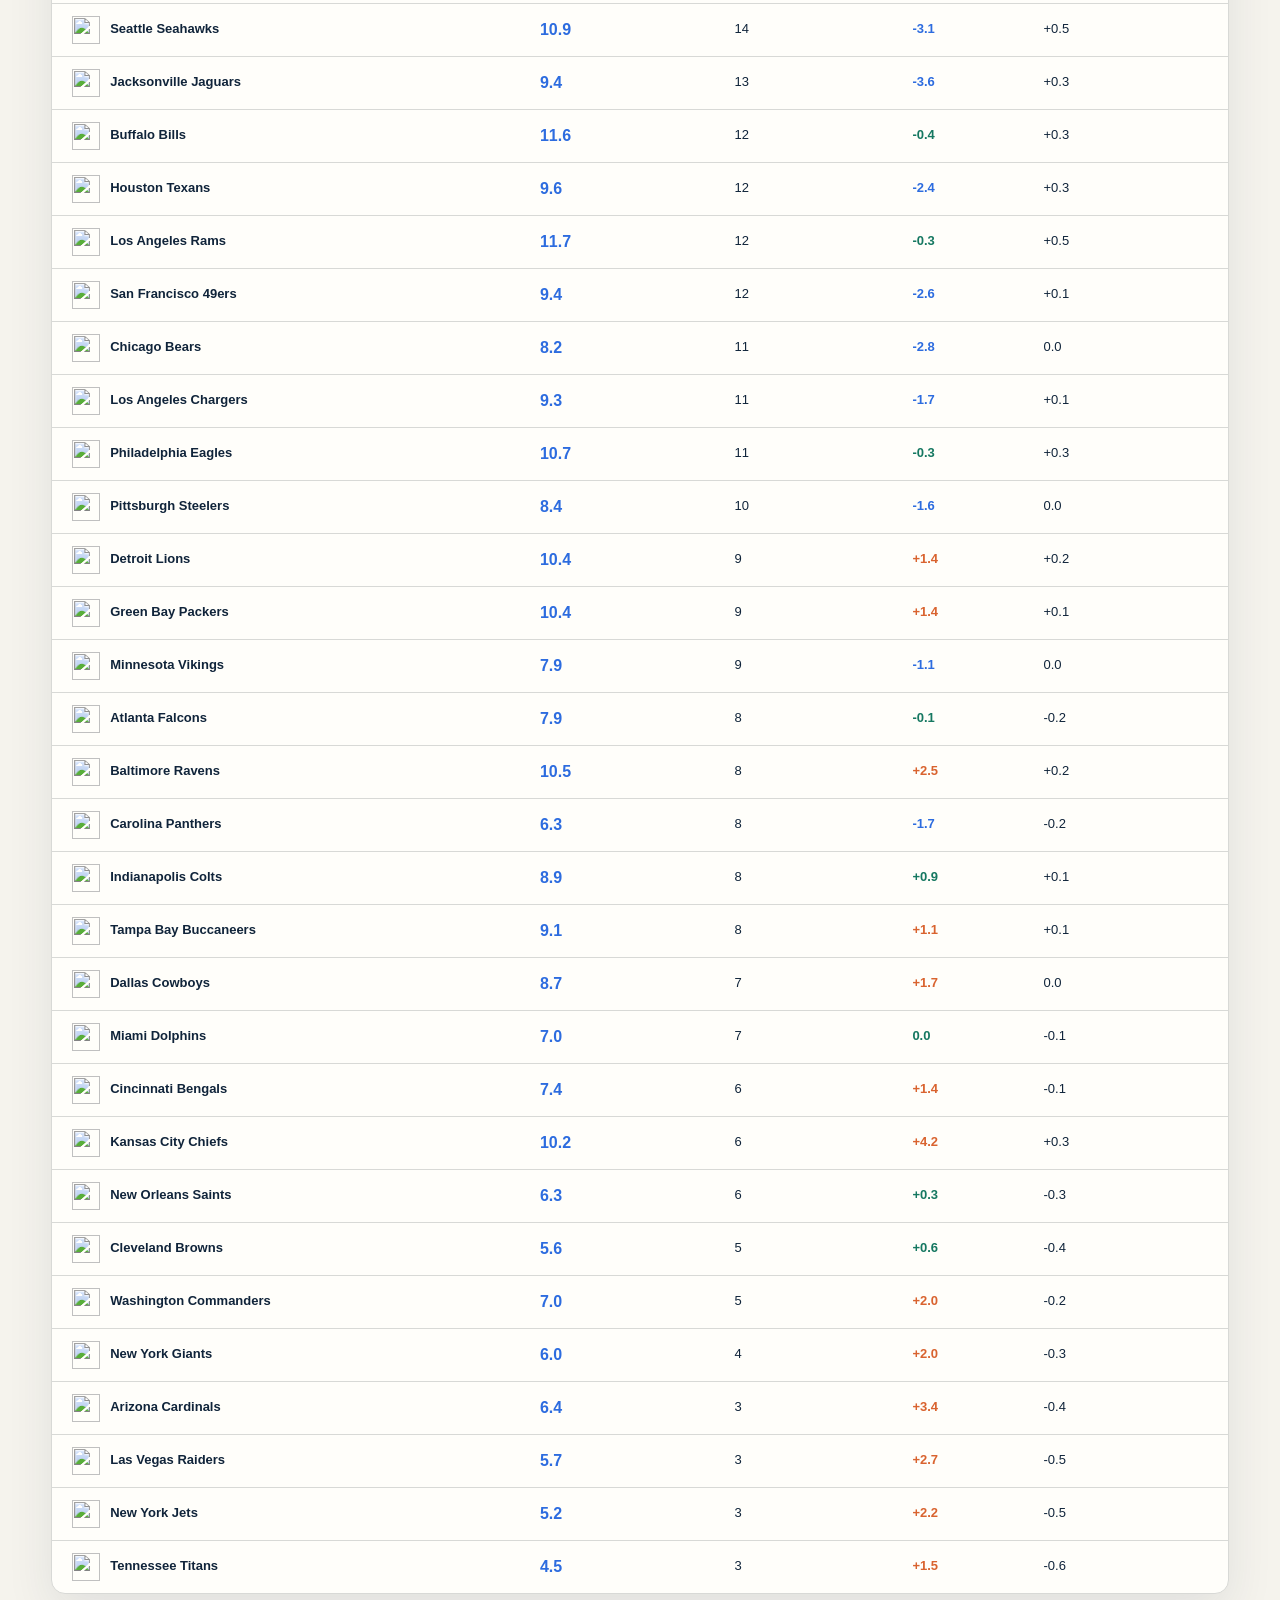
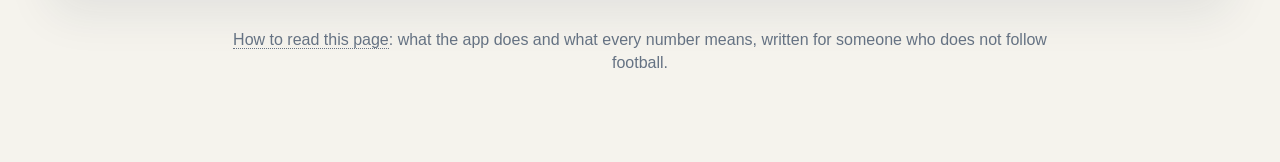
==== commit 5a5769c3: "The continuity tile counts games with linked flags, which a fair score still produces" ====
--- a/index.html
+++ b/index.html
@@ -45,7 +45,7 @@
     <section class="pulse" aria-label="Snapshot summary">
       <div><strong id="gameCount">0</strong><span>games</span></div>
       <div><strong id="weatherCount">0</strong><span>weather games</span></div>
-      <div><strong id="continuityCount">0</strong><span>high continuity risk</span></div>
+      <div><strong id="continuityCount">0</strong><span>games with linked flags</span></div>
       <div><strong id="closeCount">0</strong><span>one-score calls</span></div>
     </section>
 
--- a/styles.css
+++ b/styles.css
@@ -418,7 +418,8 @@
 .forecast-value { color: var(--blue); font-weight: 800; font-size: 16px; }
 
 .guide { max-width: 980px; margin: 38px auto 0; }
-.guide h3 { margin: 26px 0 8px; font-size: 15px; }
+.guide h3 { margin: 26px 0 8px; font-size: 15px; scroll-margin-top: 14px; }
+.guide-page { scroll-behavior: auto; }
 .guide > p { color: var(--ink); line-height: 1.55; }
 .guide .table-wrap { margin: 0; }
 .guide-table th:first-child, .guide-table td:first-child { width: 28%; font-weight: 700; }
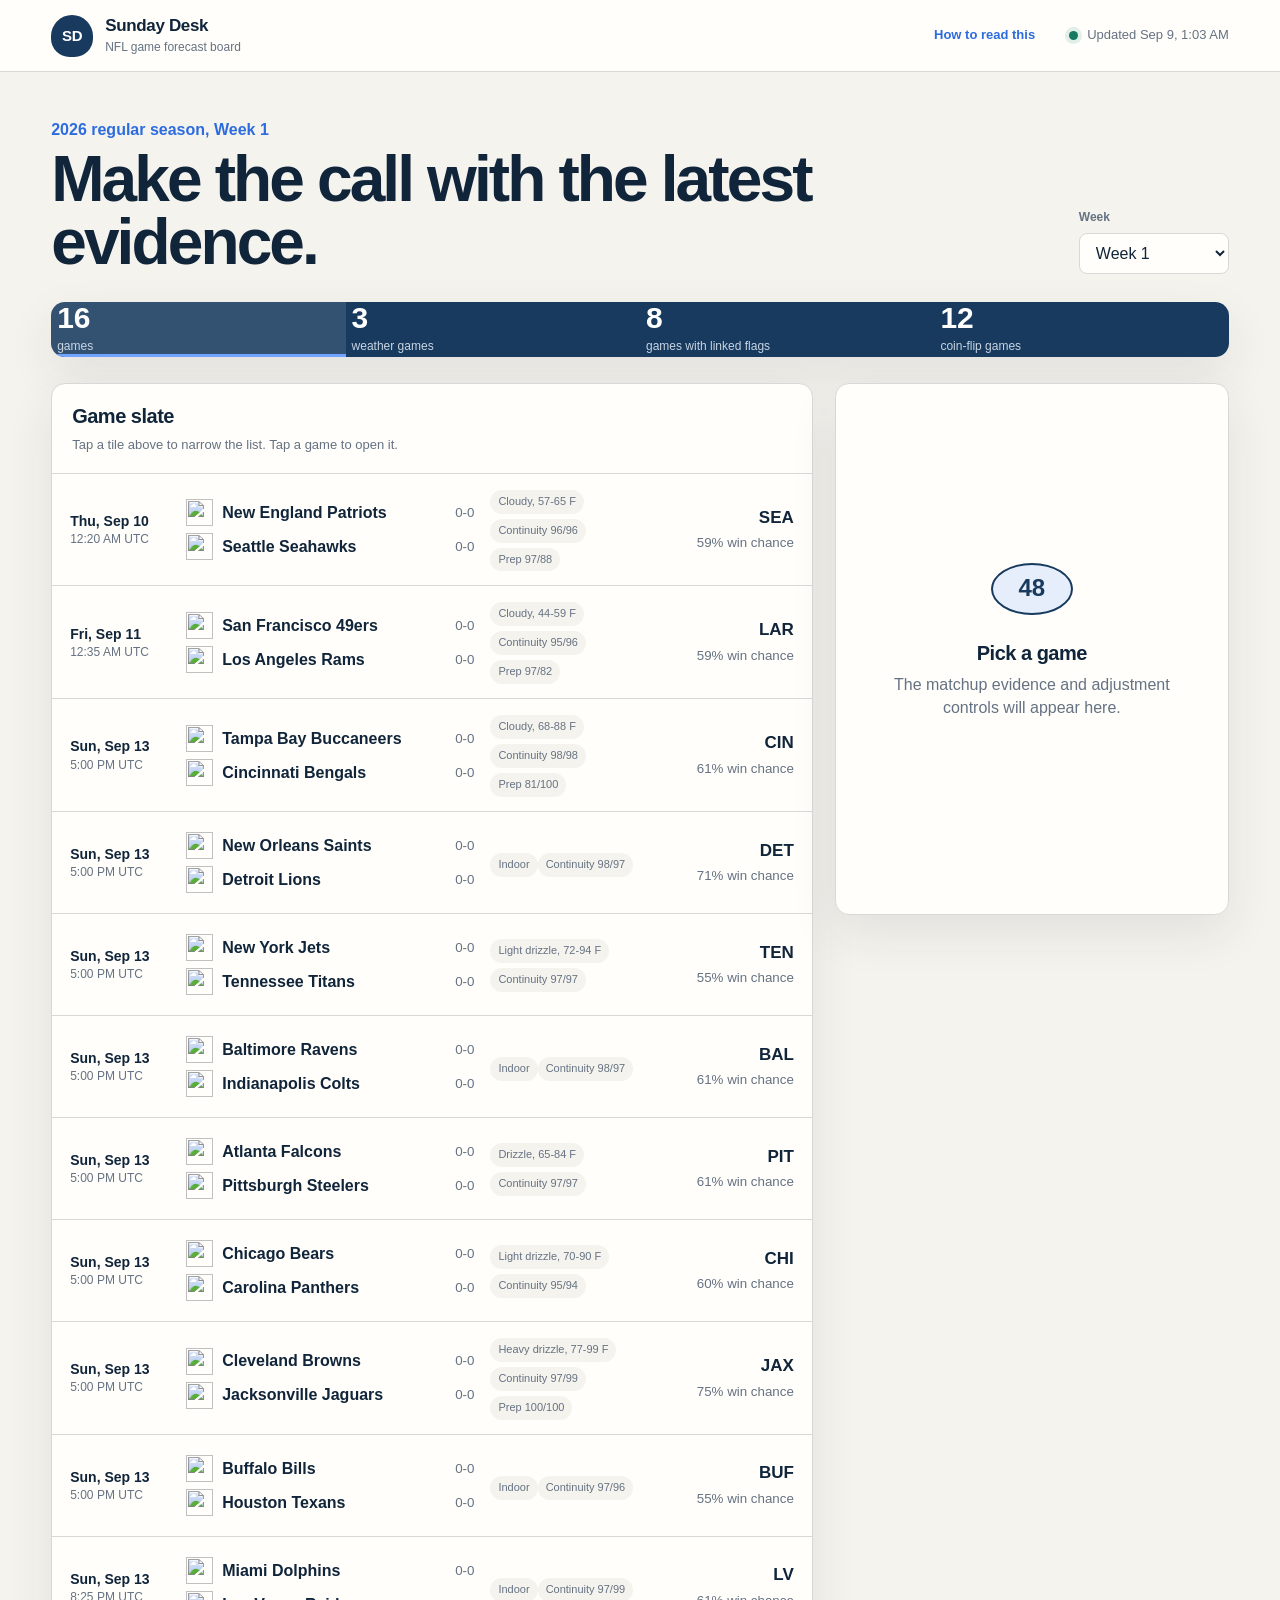
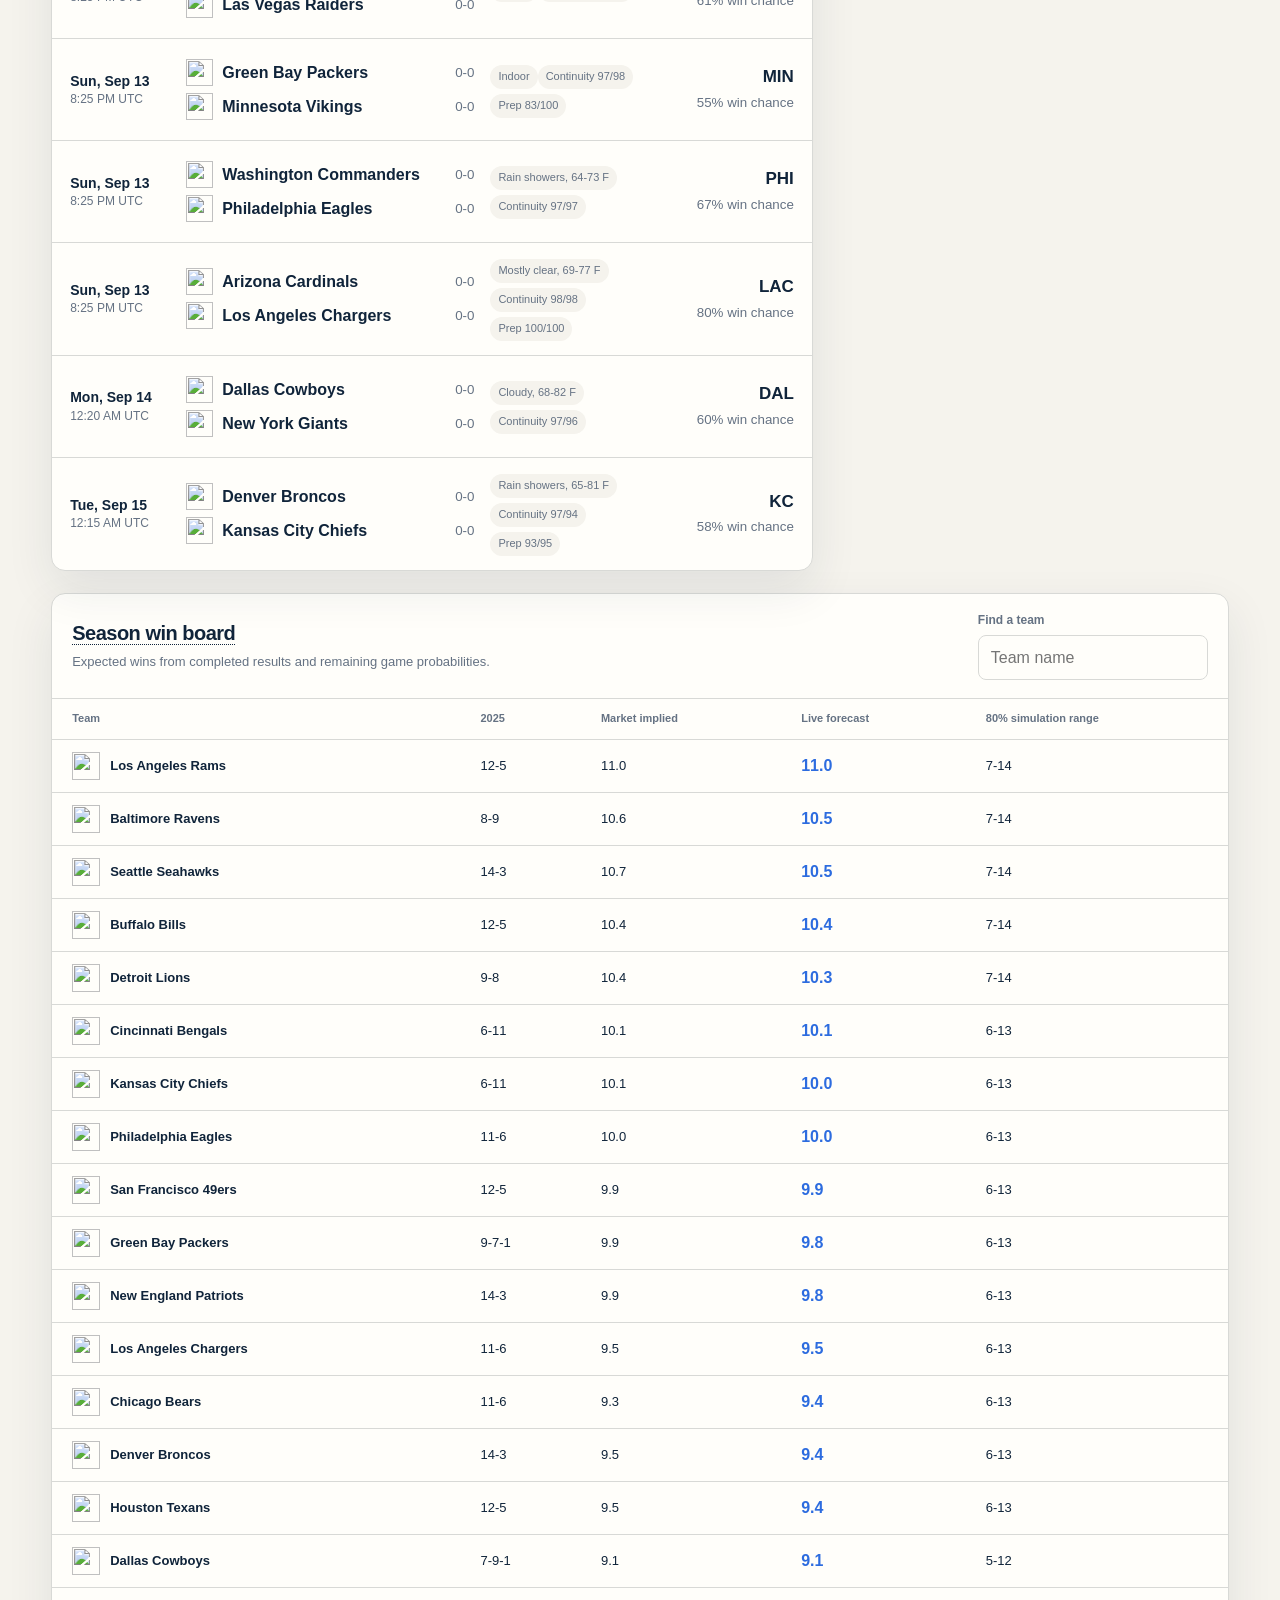
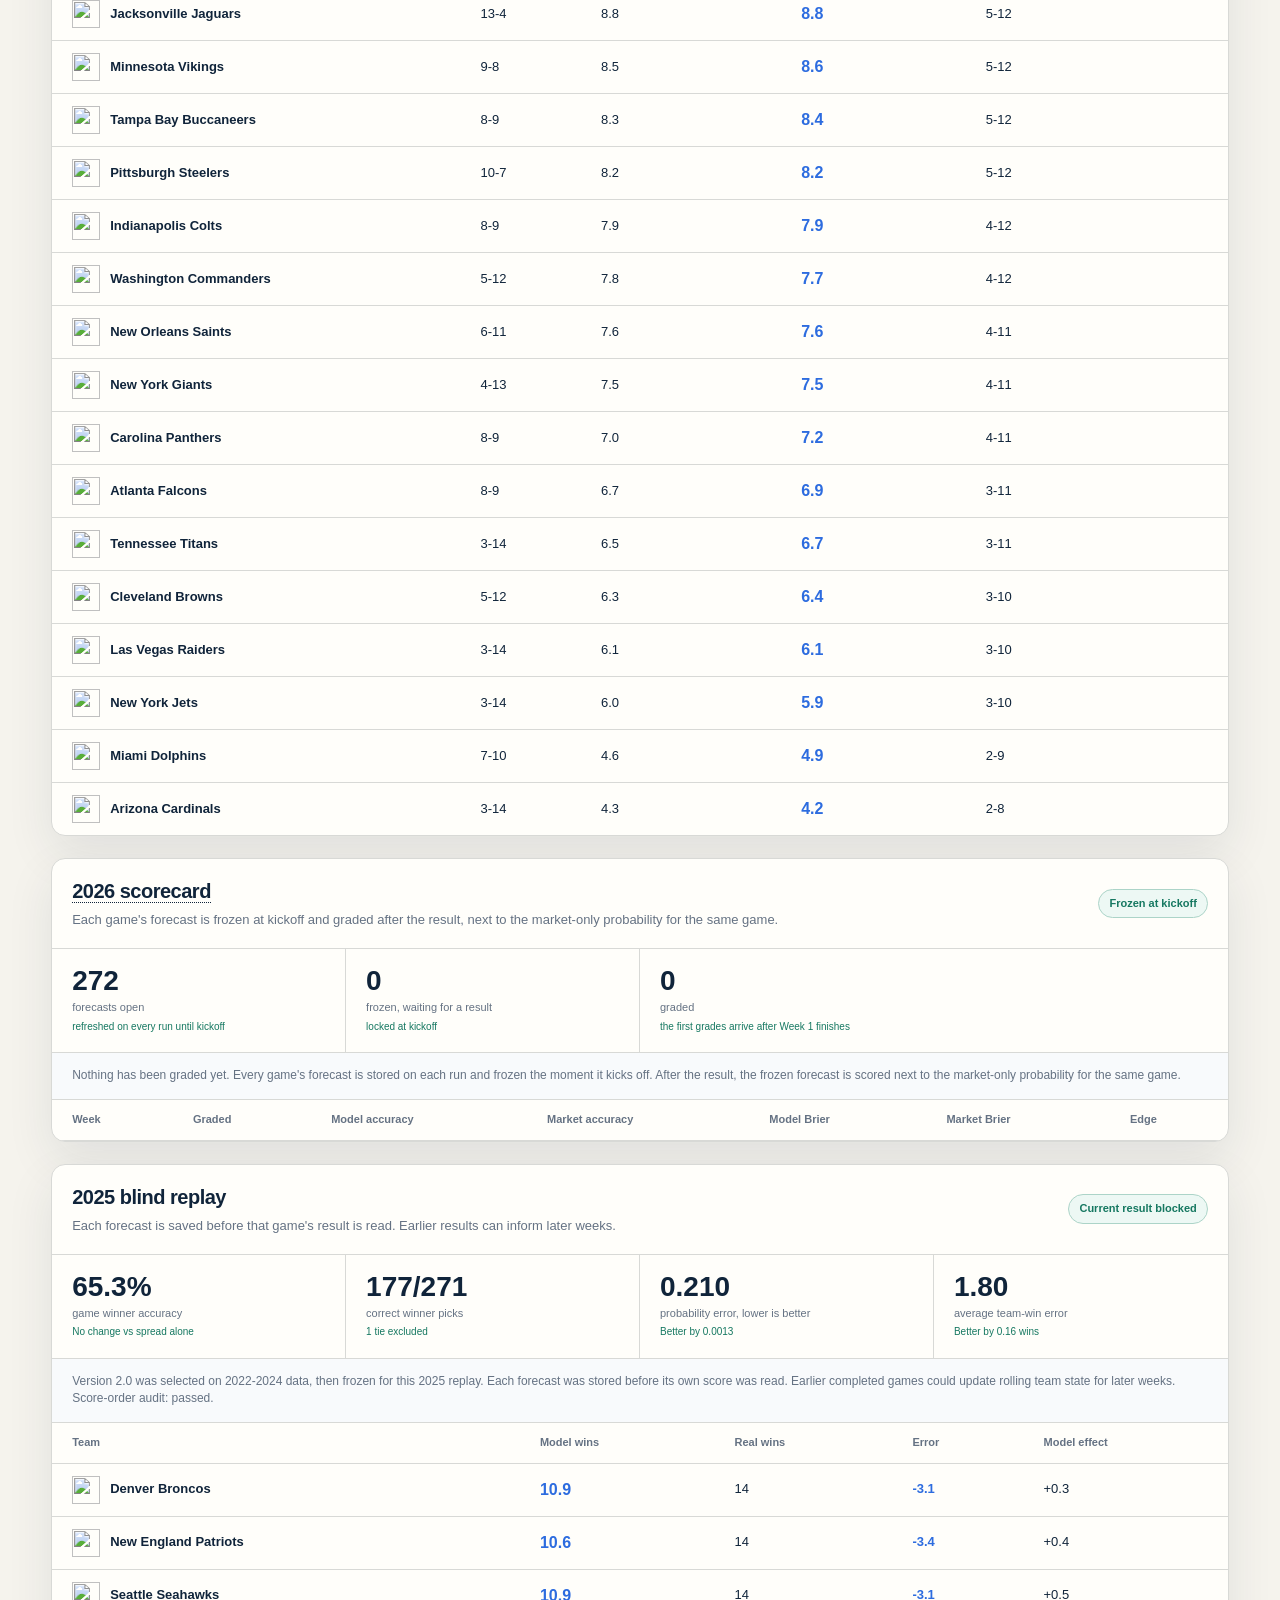
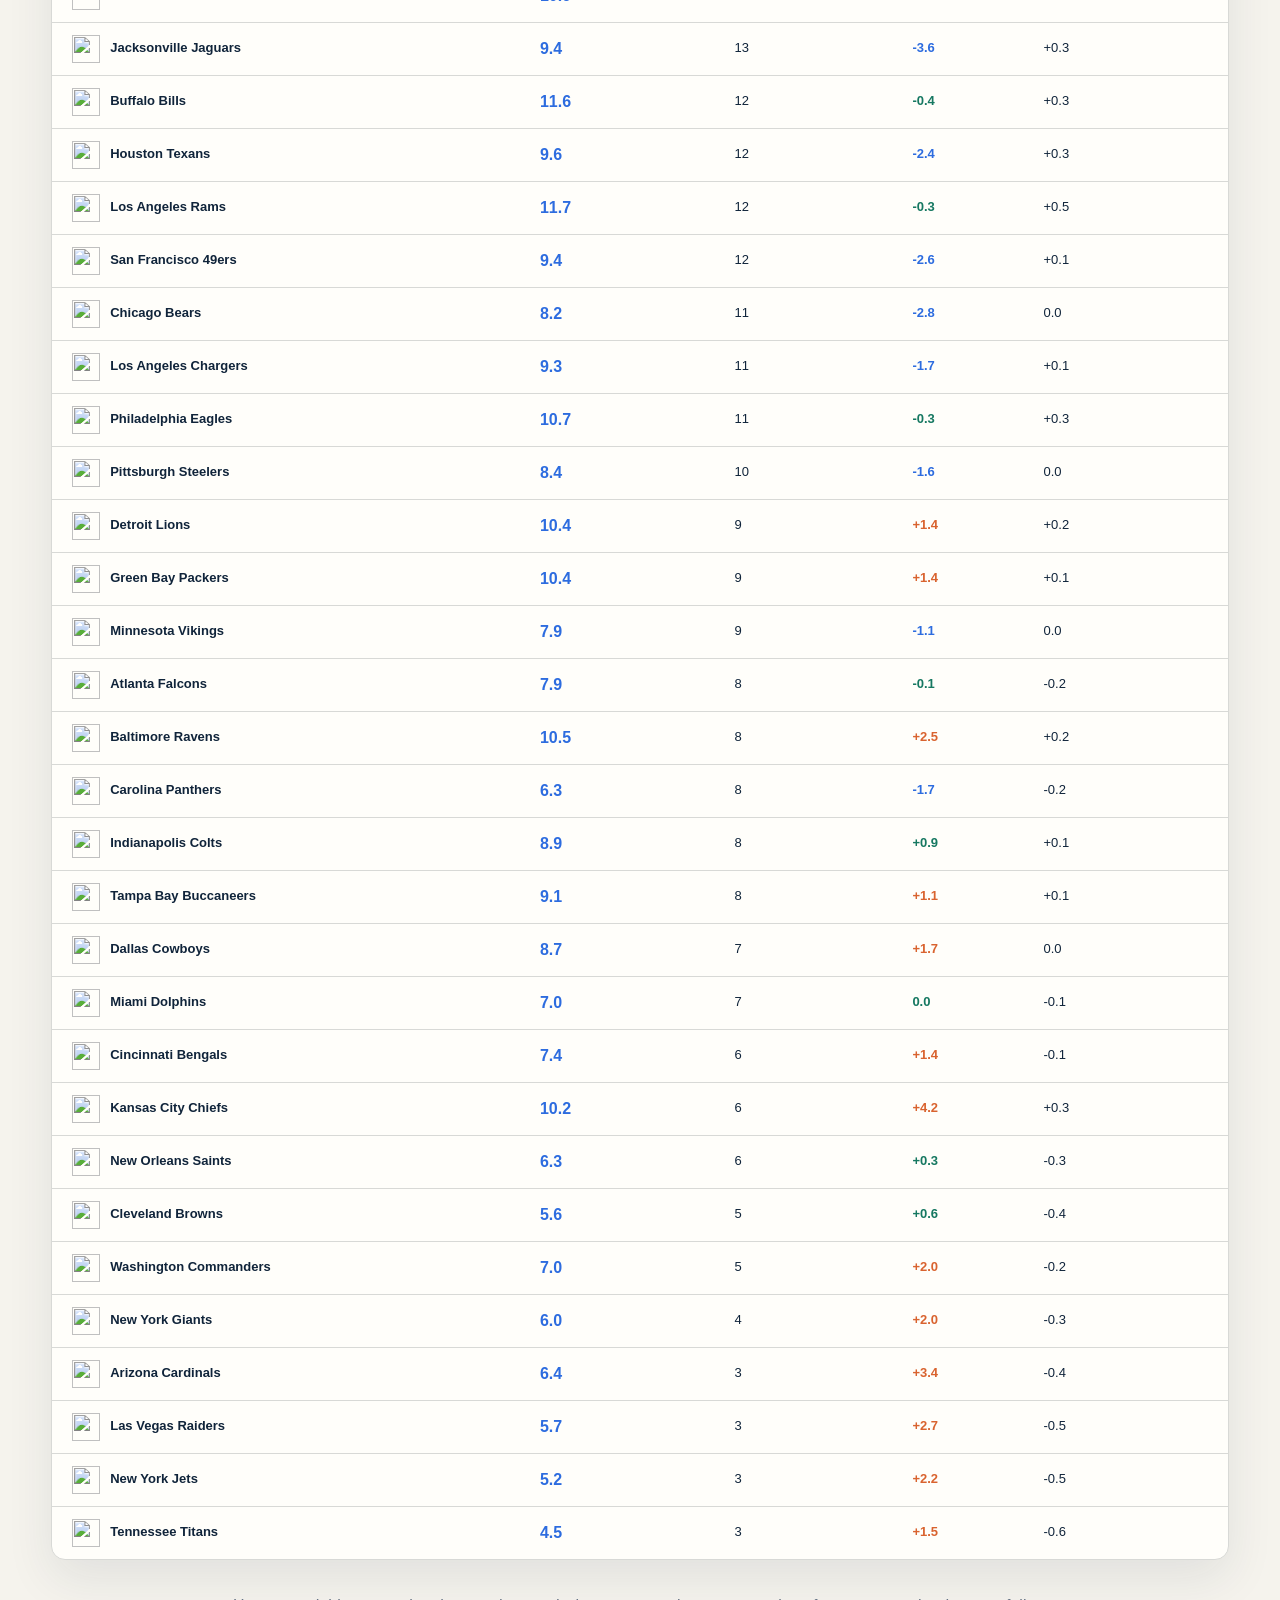
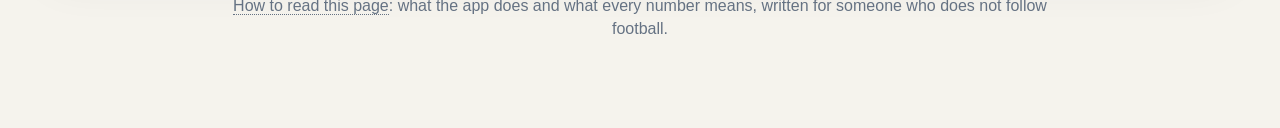
==== commit 79ca09e2: "The four tiles are the filters; the filter row and Player watch are gone" ====
--- a/index.html
+++ b/index.html
@@ -42,11 +42,11 @@
       </div>
     </section>
 
-    <section class="pulse" aria-label="Snapshot summary">
-      <div><strong id="gameCount">0</strong><span>games</span></div>
-      <div><strong id="weatherCount">0</strong><span>weather games</span></div>
-      <div><strong id="continuityCount">0</strong><span>games with linked flags</span></div>
-      <div><strong id="closeCount">0</strong><span>one-score calls</span></div>
+    <section class="pulse" role="group" aria-label="Filter the game list">
+      <button class="pulse-tile" type="button" data-filter="all" aria-pressed="true"><strong id="gameCount">0</strong><span>games</span></button>
+      <button class="pulse-tile" type="button" data-filter="weather" aria-pressed="false"><strong id="weatherCount">0</strong><span>weather games</span></button>
+      <button class="pulse-tile" type="button" data-filter="flags" aria-pressed="false"><strong id="continuityCount">0</strong><span>games with linked flags</span></button>
+      <button class="pulse-tile" type="button" data-filter="close" aria-pressed="false"><strong id="closeCount">0</strong><span>coin-flip games</span></button>
     </section>
 
     <section class="workspace" aria-label="Game forecast workspace">
@@ -54,13 +54,7 @@
         <div class="section-head">
           <div>
             <h2>Game slate</h2>
-            <p>Select a matchup to inspect the variables.</p>
-          </div>
-          <div class="filters" role="group" aria-label="Filter games">
-            <button class="filter is-active" data-filter="all" type="button">All</button>
-            <button class="filter" data-filter="close" type="button">Close</button>
-            <button class="filter" data-filter="weather" type="button">Weather</button>
-            <button class="filter" data-filter="injuries" type="button">Player watch</button>
+            <p id="slateNote">Tap a tile above to narrow the list. Tap a game to open it.</p>
           </div>
         </div>
         <div class="game-list" id="gameList"></div>
--- a/styles.css
+++ b/styles.css
@@ -494,3 +494,8 @@
 .masthead-link:hover { text-decoration: underline; }
 .guide-pointer { max-width: 840px; margin: 34px auto 0; text-align: center; color: var(--muted); }
 .guide-page main { padding-bottom: 60px; }
+
+.pulse-tile { appearance: none; border: 0; background: transparent; color: inherit; font: inherit; text-align: left; cursor: pointer; }
+.pulse-tile[aria-pressed="true"] { background: rgba(255,255,255,.12); box-shadow: inset 0 -3px 0 #71a3ff; }
+.pulse-tile:hover { background: rgba(255,255,255,.08); }
+.pulse-tile:focus-visible { outline: 2px solid #71a3ff; outline-offset: -2px; }
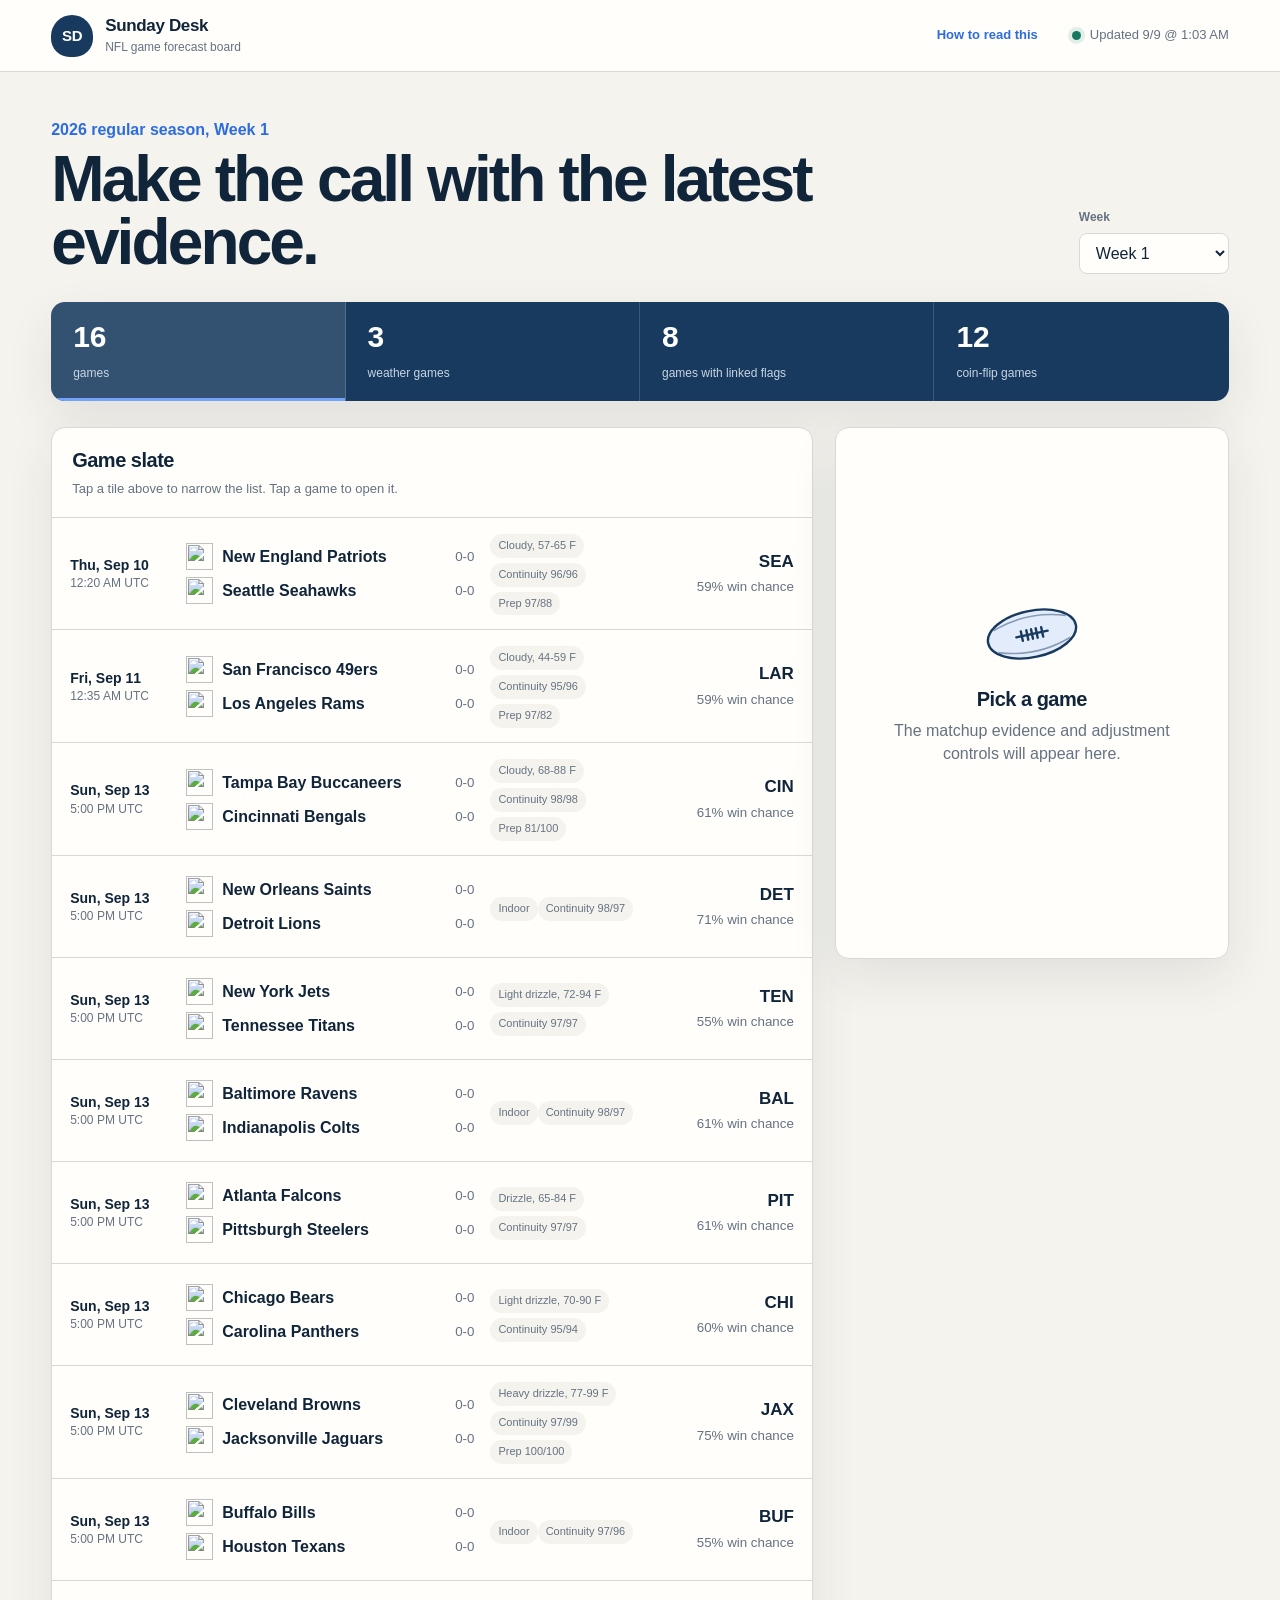
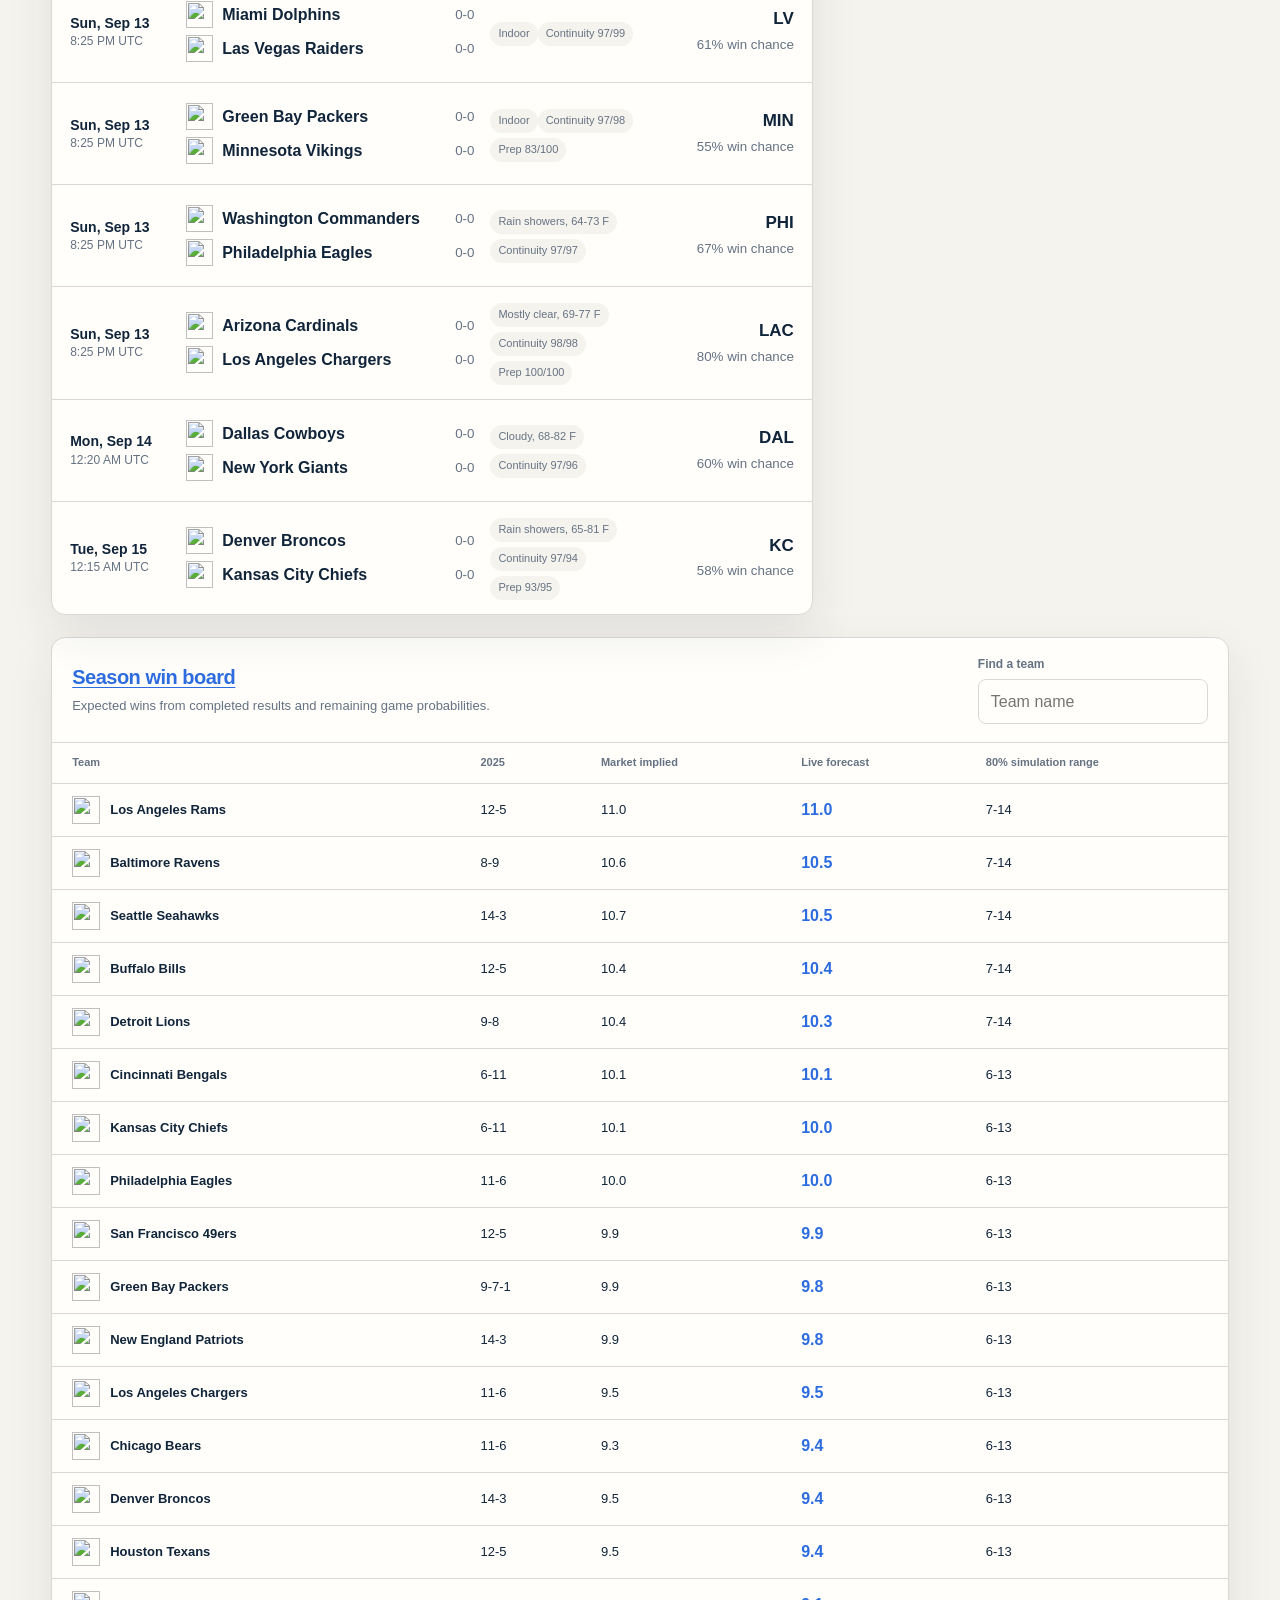
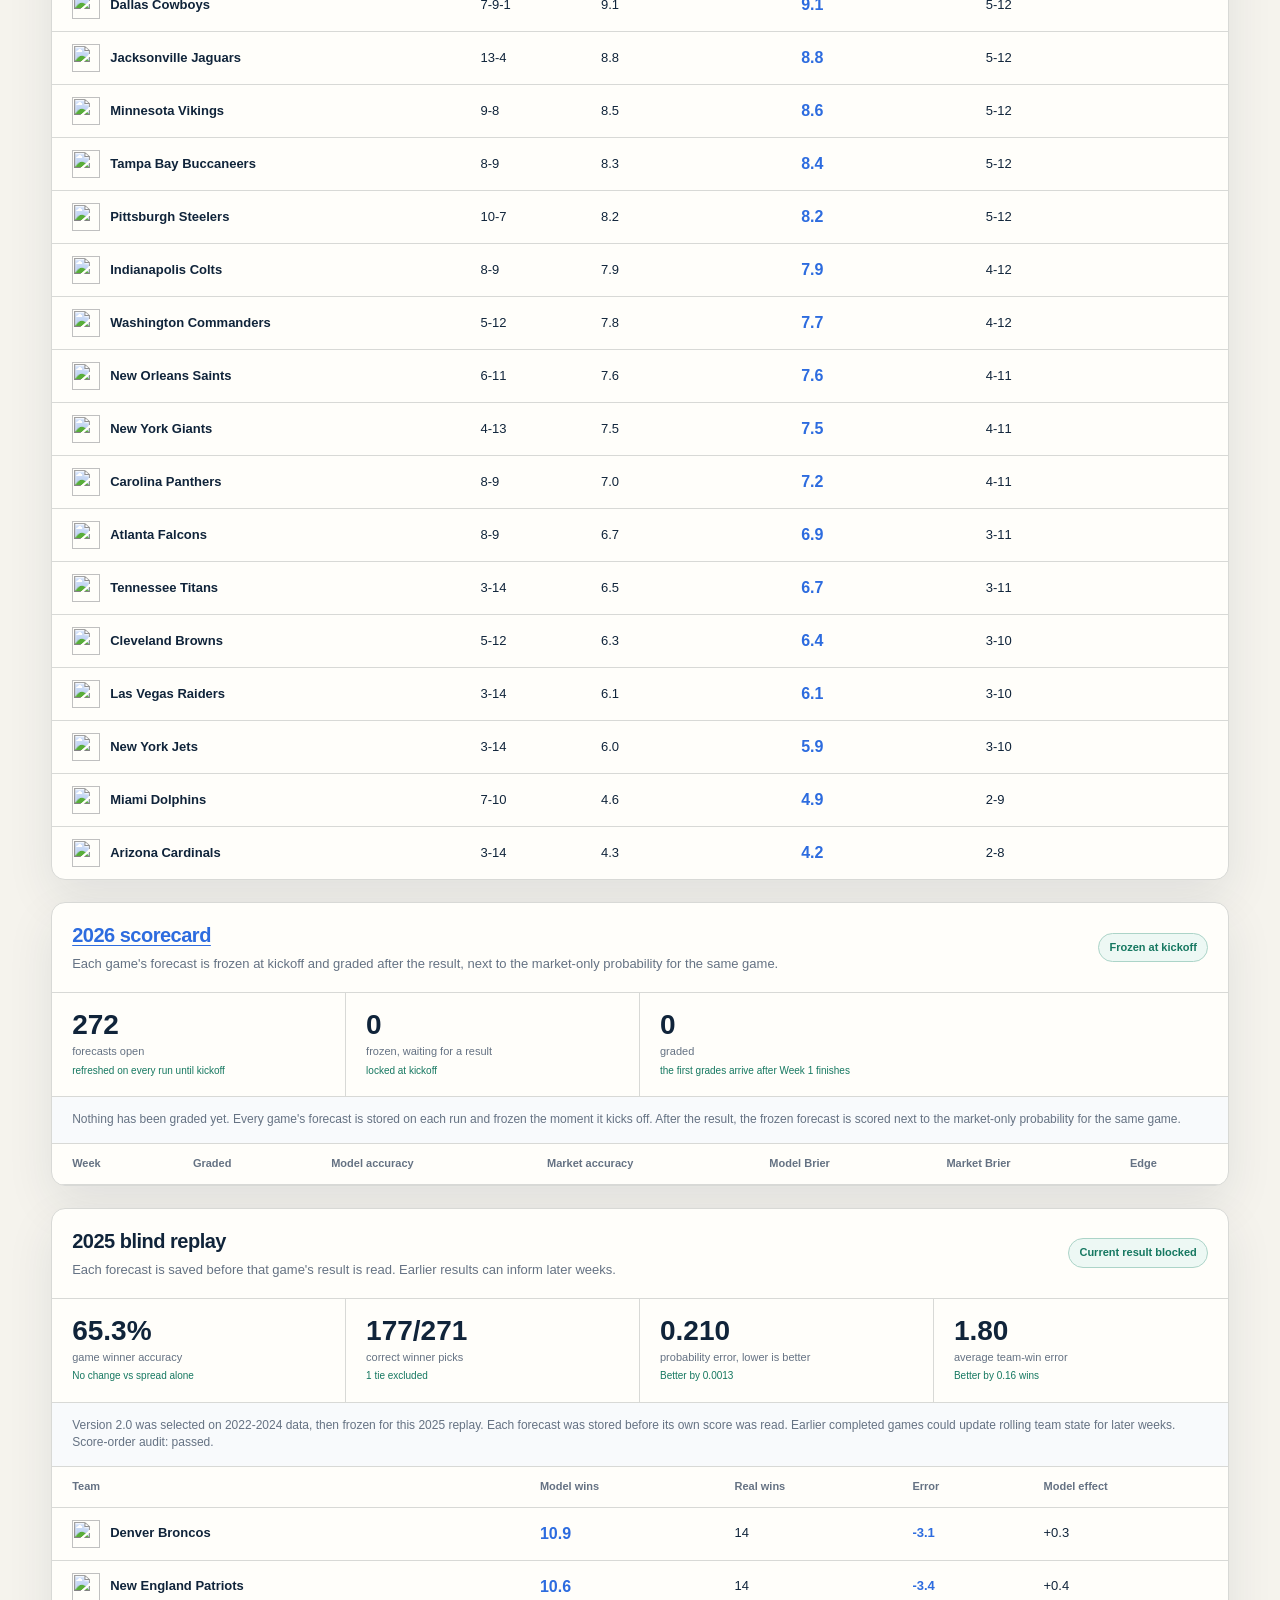
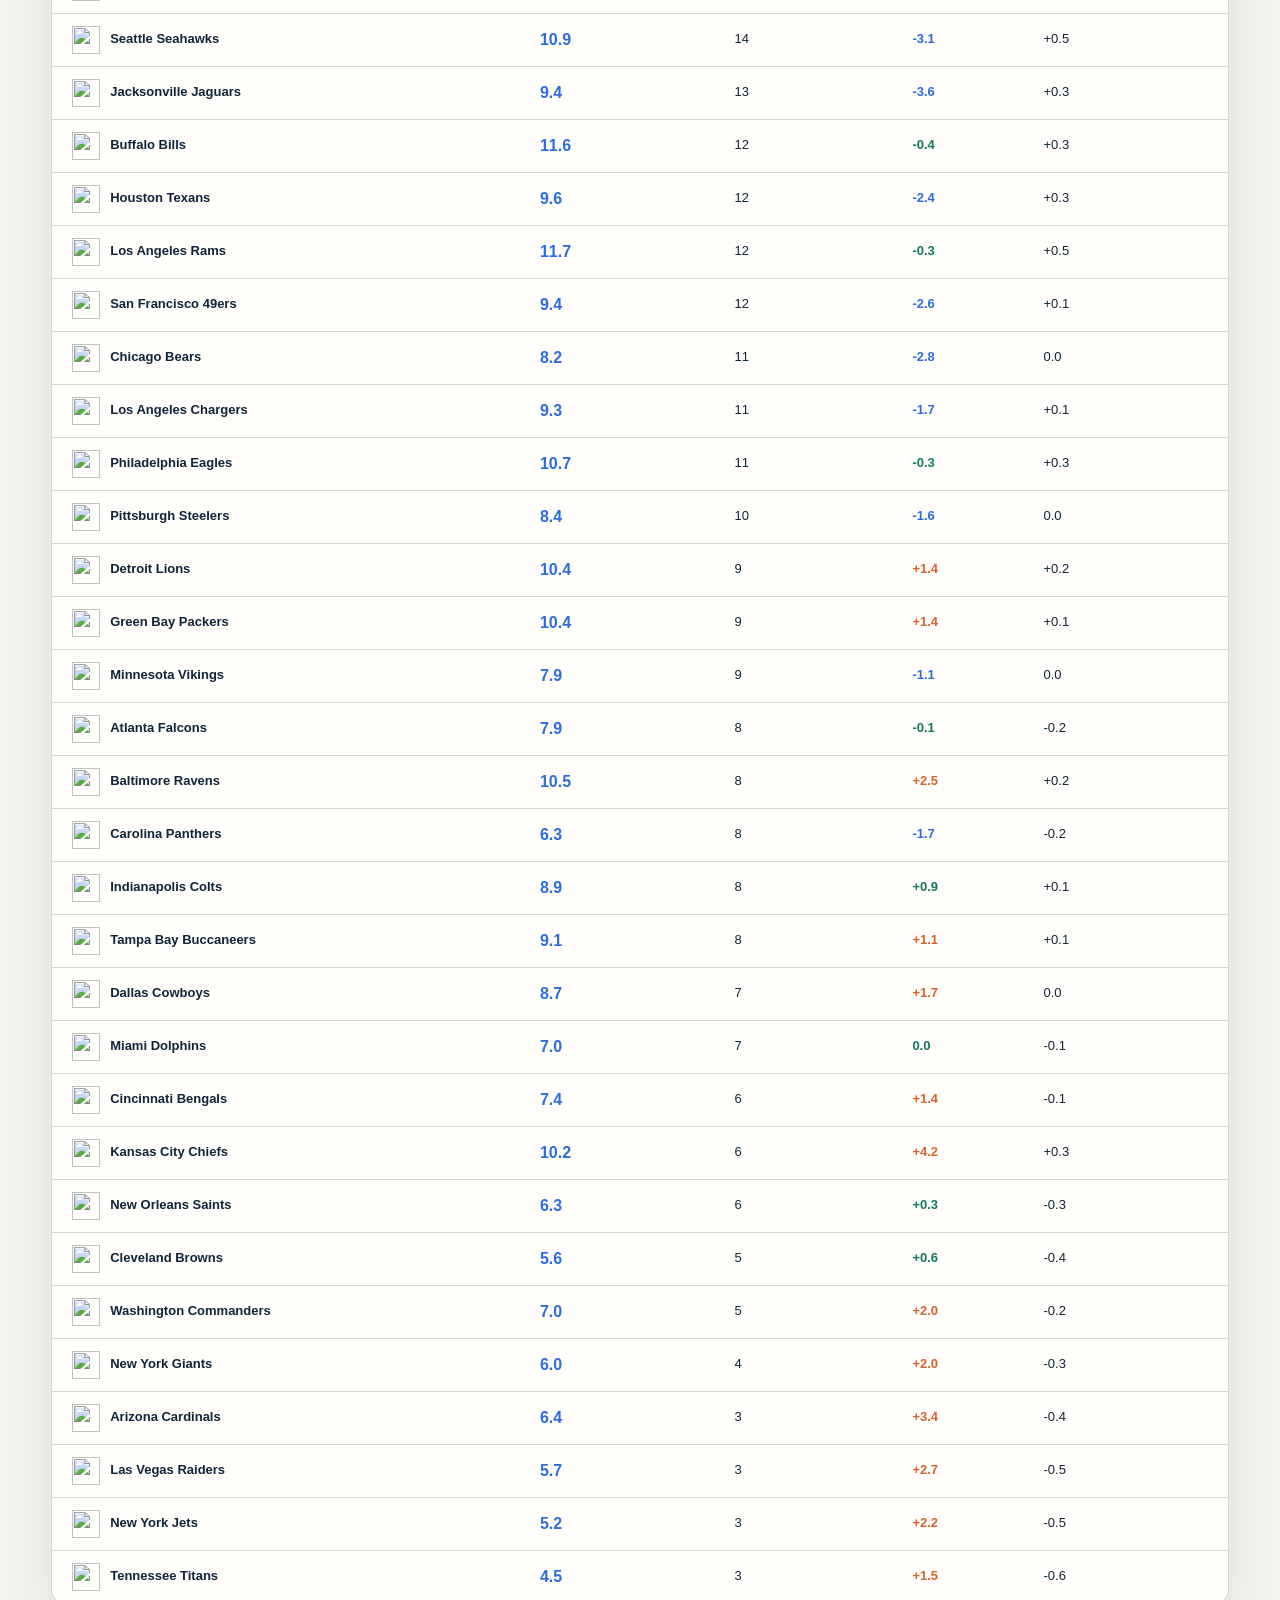
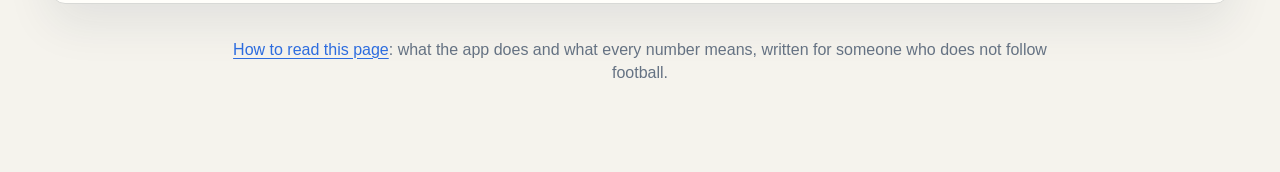
==== commit c787a664: "A football in the empty panel instead of a number" ====
--- a/index.html
+++ b/index.html
@@ -62,7 +62,12 @@
 
       <aside class="detail-panel" id="detailPanel" aria-label="Matchup detail">
         <div class="empty-detail" id="emptyDetail">
-          <span aria-hidden="true">48</span>
+          <span aria-hidden="true"><svg viewBox="0 0 120 72" width="96" height="58" role="img" focusable="false">
+            <ellipse cx="60" cy="36" rx="56" ry="29" fill="#e3ecfb" stroke="#173a5e" stroke-width="3"/>
+            <path d="M14 22 Q60 6 106 22 M14 50 Q60 66 106 50" fill="none" stroke="#173a5e" stroke-width="2" opacity=".45"/>
+            <line x1="40" y1="36" x2="80" y2="36" stroke="#173a5e" stroke-width="3" stroke-linecap="round"/>
+            <path d="M47 30v12M54 30v12M60 30v12M66 30v12M73 30v12" stroke="#173a5e" stroke-width="3" stroke-linecap="round"/>
+          </svg></span>
           <h2 id="detailTitle">Pick a game</h2>
           <p>The matchup evidence and adjustment controls will appear here.</p>
         </div>
--- a/styles.css
+++ b/styles.css
@@ -80,6 +80,7 @@
   color: var(--muted);
   font-size: 13px;
   text-align: right;
+  white-space: nowrap;
 }
 
 .status-light {
@@ -138,6 +139,7 @@
 .pulse {
   display: grid;
   grid-template-columns: repeat(4, 1fr);
+  grid-auto-rows: 1fr;
   background: var(--navy);
   color: white;
   border-radius: var(--radius);
@@ -145,9 +147,9 @@
   box-shadow: var(--shadow);
 }
 
-.pulse div { padding: 18px 22px; border-right: 1px solid rgba(255,255,255,.16); }
-.pulse div:last-child { border-right: 0; }
-.pulse strong { display: block; font-family: "Arial Narrow", sans-serif; font-size: 30px; line-height: 1; }
+.pulse > * { padding: 20px 22px 18px; border-right: 1px solid rgba(255,255,255,.16); }
+.pulse > *:last-child { border-right: 0; }
+.pulse strong { display: block; font-family: "Arial Narrow", sans-serif; font-size: 30px; line-height: 1; margin-bottom: 8px; }
 .pulse span { color: #c8d5e3; font-size: 12px; }
 
 .workspace {
@@ -235,20 +237,8 @@
 
 .detail-panel { position: sticky; top: 18px; min-height: 530px; overflow: hidden; }
 .empty-detail { min-height: 530px; padding: 60px 34px; display: grid; align-content: center; text-align: center; }
-.empty-detail > span {
-  width: 82px;
-  height: 52px;
-  margin: 0 auto 24px;
-  display: grid;
-  place-items: center;
-  background: var(--soft-blue);
-  border: 2px solid var(--navy);
-  border-radius: 50%;
-  color: var(--navy);
-  font-family: "Arial Narrow", sans-serif;
-  font-size: 24px;
-  font-weight: 800;
-}
+.empty-detail > span { display: block; margin: 0 auto 22px; line-height: 0; }
+.empty-detail > span svg { display: block; margin: 0 auto; transform: rotate(-12deg); }
 .empty-detail p { color: var(--muted); }
 
 .detail-content { padding-bottom: 24px; }
@@ -435,17 +425,19 @@
 }
 
 @media (max-width: 720px) {
-  .masthead { align-items: flex-start; flex-wrap: wrap; row-gap: 8px; }
+  .masthead { align-items: center; flex-wrap: wrap; row-gap: 10px; }
+  .brand { order: 1; }
+  .run-status { order: 2; margin-left: auto; align-self: flex-start; margin-top: 4px; }
   .masthead-link { order: 3; flex-basis: 100%; margin: 0; }
-  .run-status { max-width: 165px; }
+  .status-word { display: none; }
   .control-strip { align-items: stretch; flex-direction: column; padding-top: 34px; }
   .week-control { width: 100%; }
   .pulse { grid-template-columns: 1fr 1fr; }
   .backtest-metrics { grid-template-columns: 1fr 1fr; }
   .backtest-metric:nth-child(2) { border-right: 0; }
   .backtest-metric:nth-child(-n+2) { border-bottom: 1px solid var(--line); }
-  .pulse div:nth-child(2) { border-right: 0; }
-  .pulse div:nth-child(-n+2) { border-bottom: 1px solid rgba(255,255,255,.16); }
+  .pulse > *:nth-child(2) { border-right: 0; }
+  .pulse > *:nth-child(-n+2) { border-bottom: 1px solid rgba(255,255,255,.16); }
   .section-head { align-items: stretch; flex-direction: column; }
   .filters { justify-content: flex-start; }
   .game-row { grid-template-columns: 82px 1fr; gap: 10px 12px; }
@@ -481,8 +473,9 @@
 .pick-btn.is-on { background: #2fb35a; border-color: #2fb35a; color: #0b1220; font-weight: 700; }
 .pick-row small { opacity: 0.75; }
 
-.guide-link { color: inherit; text-decoration: none; border-bottom: 1px dotted currentColor; }
-.guide-link:hover, .guide-link:focus { color: var(--blue); border-bottom-style: solid; }
+.guide-link, .guide a, .guide-pointer a, .continuity-note a { color: var(--blue); text-decoration: underline; text-underline-offset: 3px; text-decoration-thickness: 1px; }
+.guide-link:hover, .guide-link:focus, .guide a:hover { color: #174d9e; text-decoration-thickness: 2px; }
+.evidence-title-row h3 a.guide-link { font-weight: 800; }
 .flag-list { margin: 4px 0; }
 .flag-list summary { cursor: pointer; font-size: 12px; }
 .flag-list ul { list-style: none; margin: 4px 0 0; padding: 0 0 0 10px; display: grid; gap: 3px; }
@@ -495,7 +488,23 @@
 .guide-pointer { max-width: 840px; margin: 34px auto 0; text-align: center; color: var(--muted); }
 .guide-page main { padding-bottom: 60px; }
 
-.pulse-tile { appearance: none; border: 0; background: transparent; color: inherit; font: inherit; text-align: left; cursor: pointer; }
+.pulse-tile { appearance: none; border: 0 solid rgba(255,255,255,.16); border-right-width: 1px; background: transparent; color: inherit; font: inherit; text-align: left; cursor: pointer; }
 .pulse-tile[aria-pressed="true"] { background: rgba(255,255,255,.12); box-shadow: inset 0 -3px 0 #71a3ff; }
 .pulse-tile:hover { background: rgba(255,255,255,.08); }
 .pulse-tile:focus-visible { outline: 2px solid #71a3ff; outline-offset: -2px; }
+
+/* Phones: nothing under 12px, body-sized notes at 14px. Desktop keeps the compact sizes. */
+@media (max-width: 720px) {
+  .continuity-score span, .evidence-title-row h3 small, .preparation-head small, .travel-facts dd small, .travel-facts dt, .travel-sources,
+  .backtest-metric small, .continuity-card p, .season-breakdown-head small, .season-breakdown-signals li, .season-breakdown-signals strong,
+  .season-breakdown-stats span, .travel-summary { font-size: 12px; }
+  .continuity-note, .preparation-card > p, .adjuster p, .audit-badge, .backtest-metric span, .condition-chip, .source-chip, .evidence-card span,
+  .preparation-list li, .travel-facts dd, th, .backtest-explainer, .brand small, .continuity-card > div > strong, .detail-hero .meta,
+  .flag-list li, .flag-list summary, .kickoff, .preparation-head span, .pulse span, .season-breakdown-stats strong, .source-line,
+  .travel-summary strong, .week-control label, .search-field span { font-size: 13px; }
+  .adjuster label, .injury-list li, .prob-label, .run-status, .section-head p, table, .guide-table td, .guide-table th,
+  .guide > p, .pick-row, .pick-row small, .evidence-card strong { font-size: 14px; }
+  .pulse strong { font-size: 32px; }
+  small, .flag-list li small, .evidence-card strong small { font-size: 12px; }
+  .masthead-link { font-size: 17px; }
+}
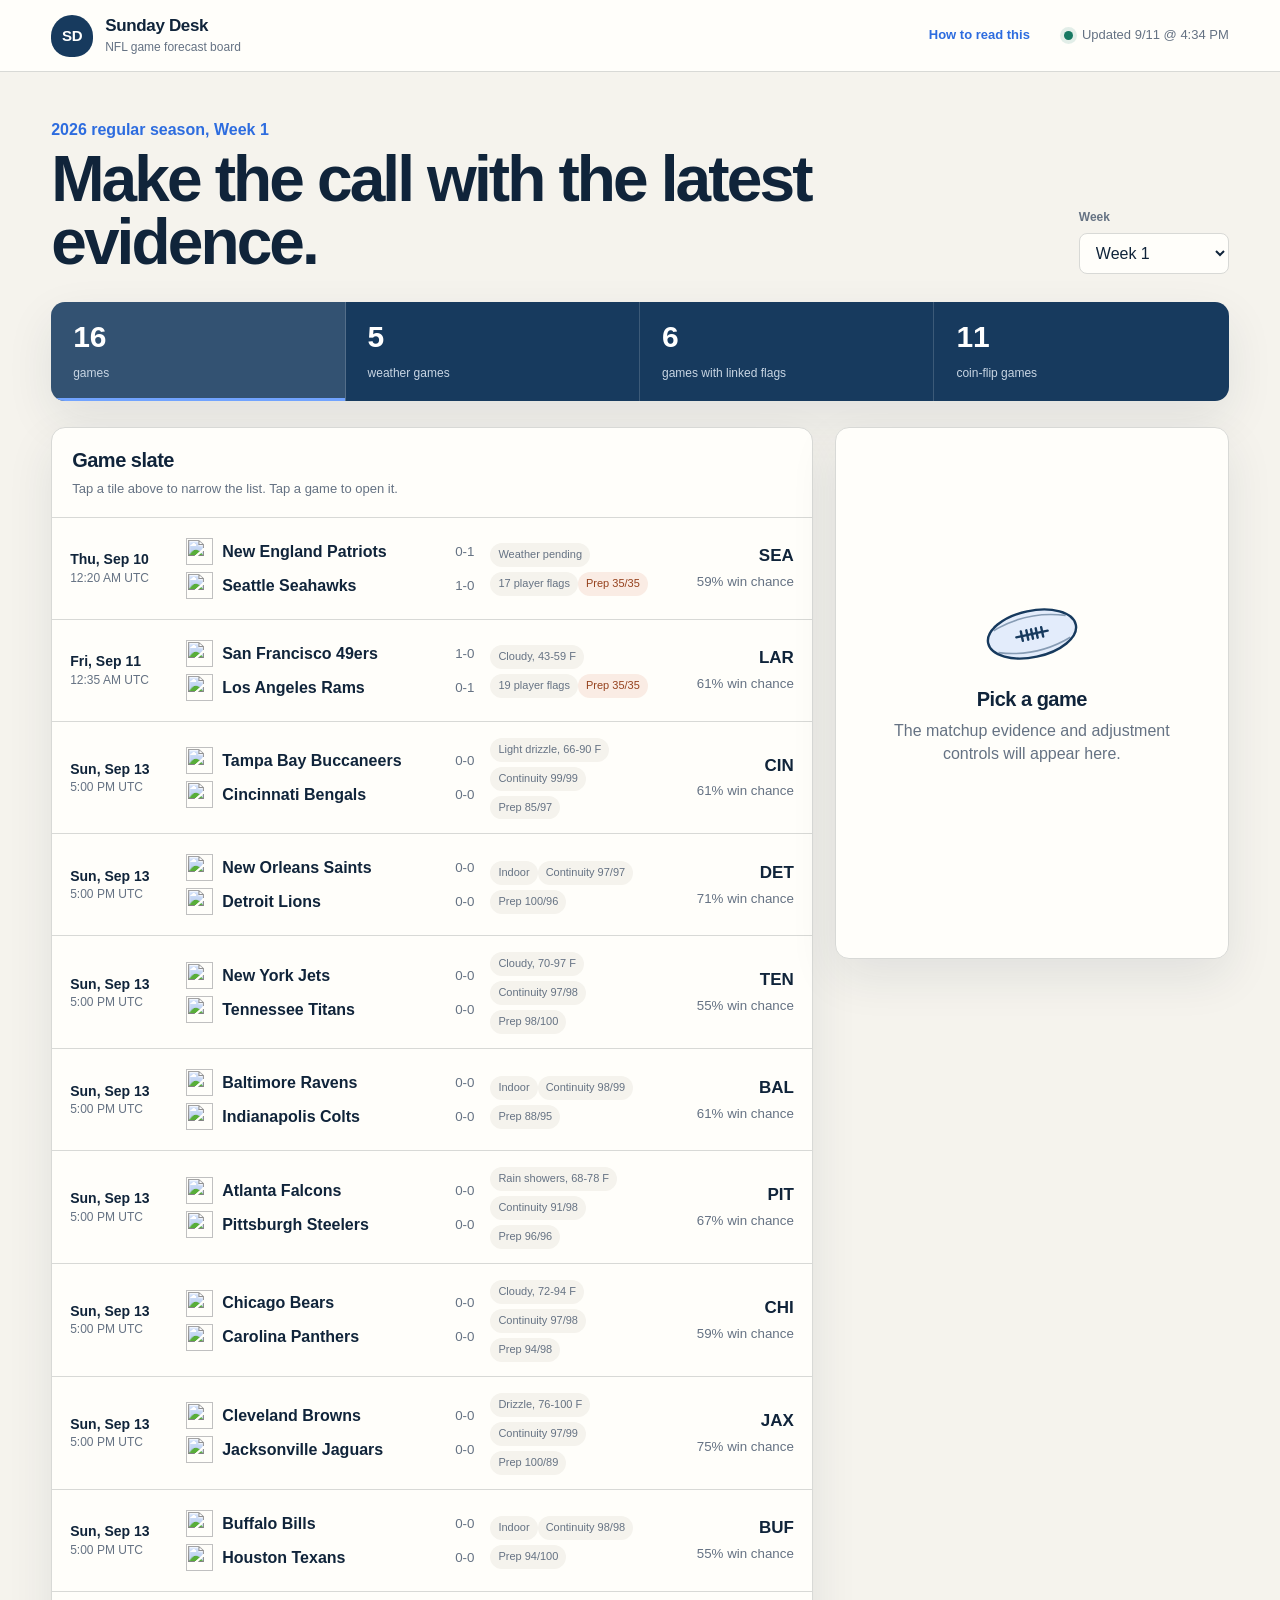
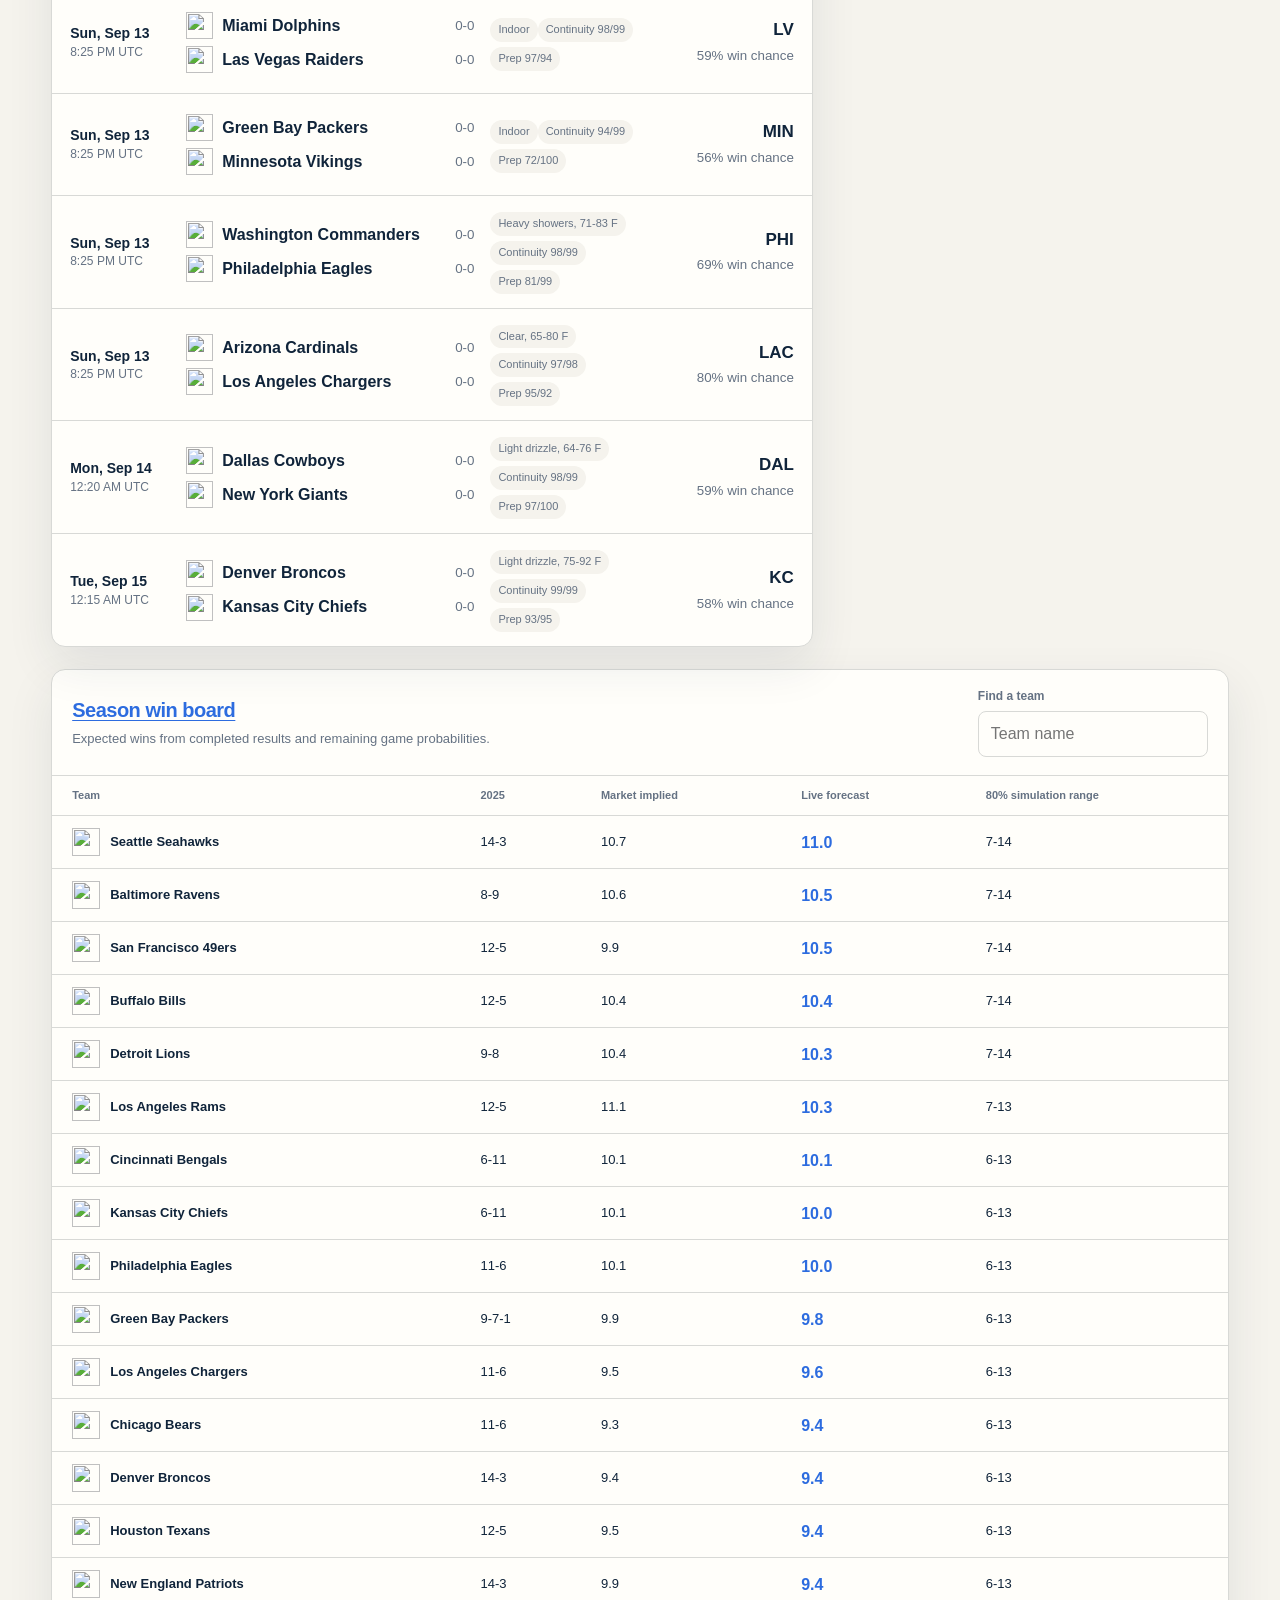
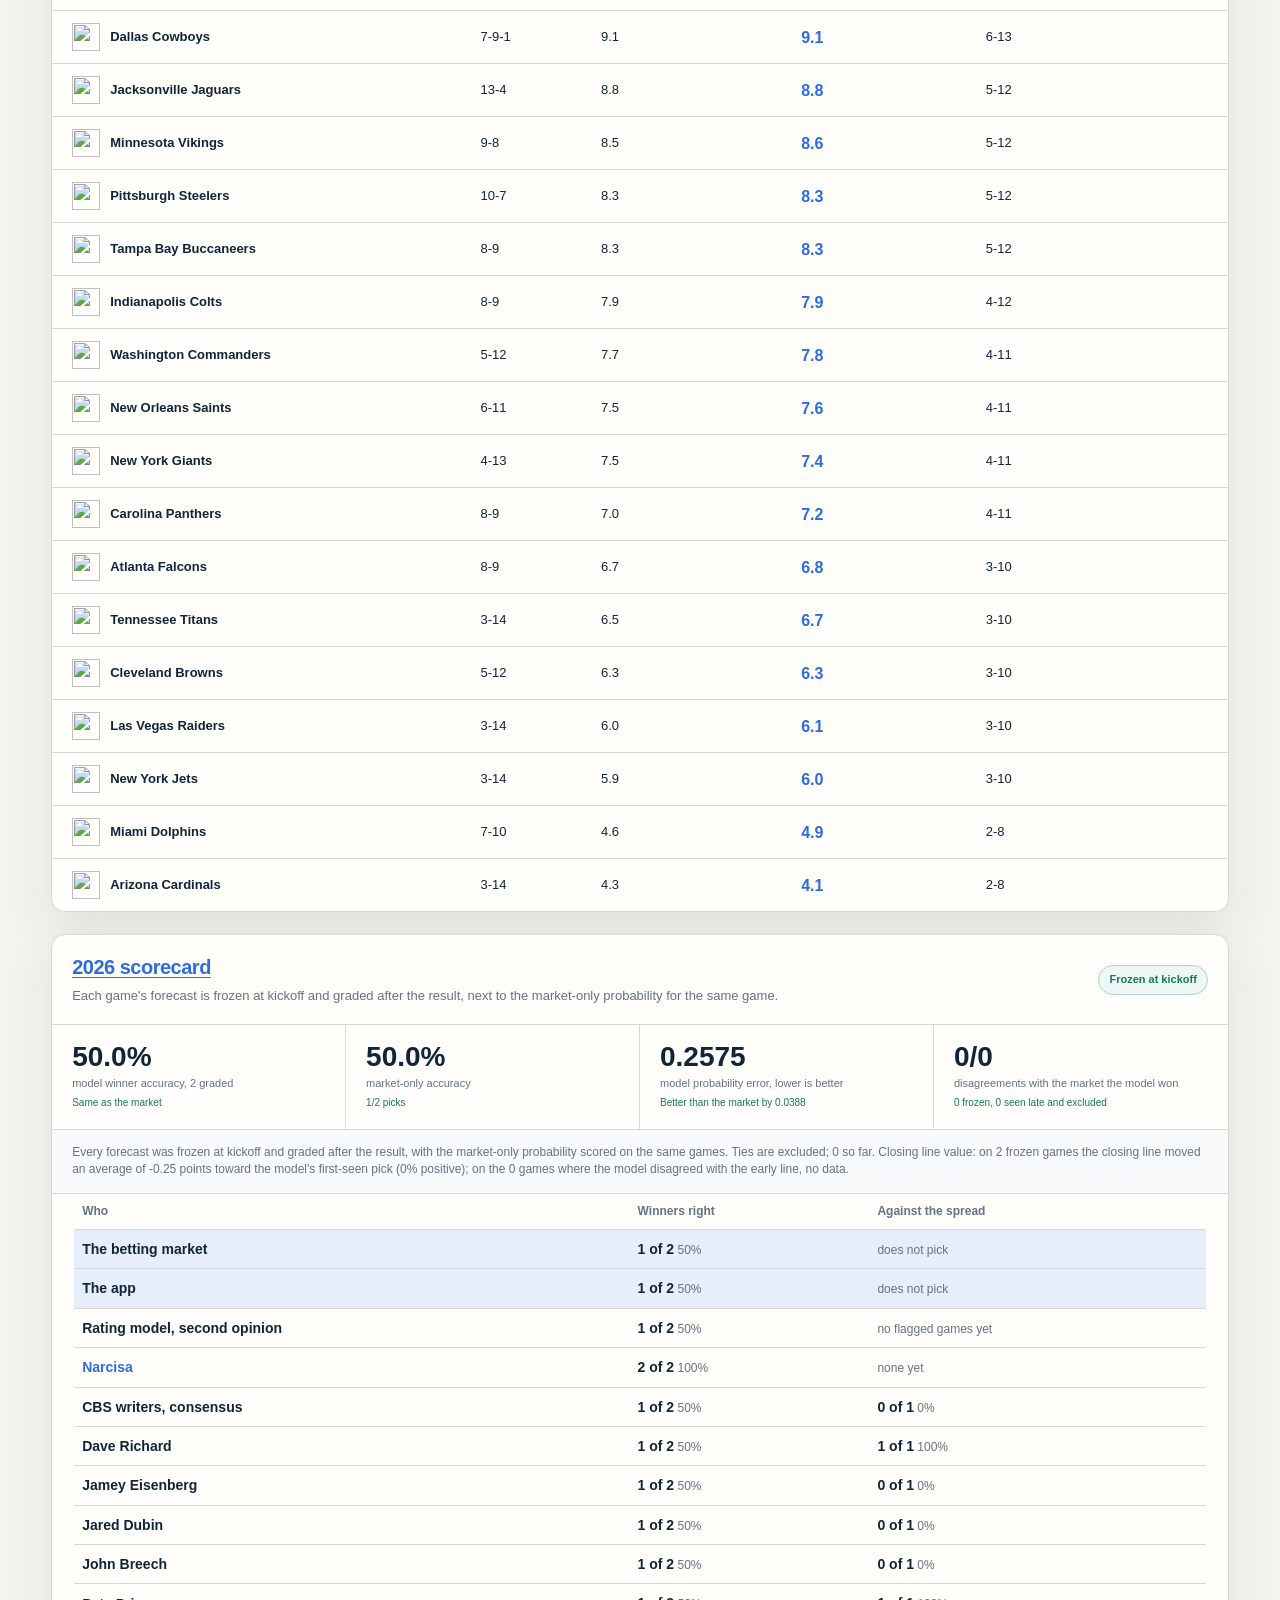
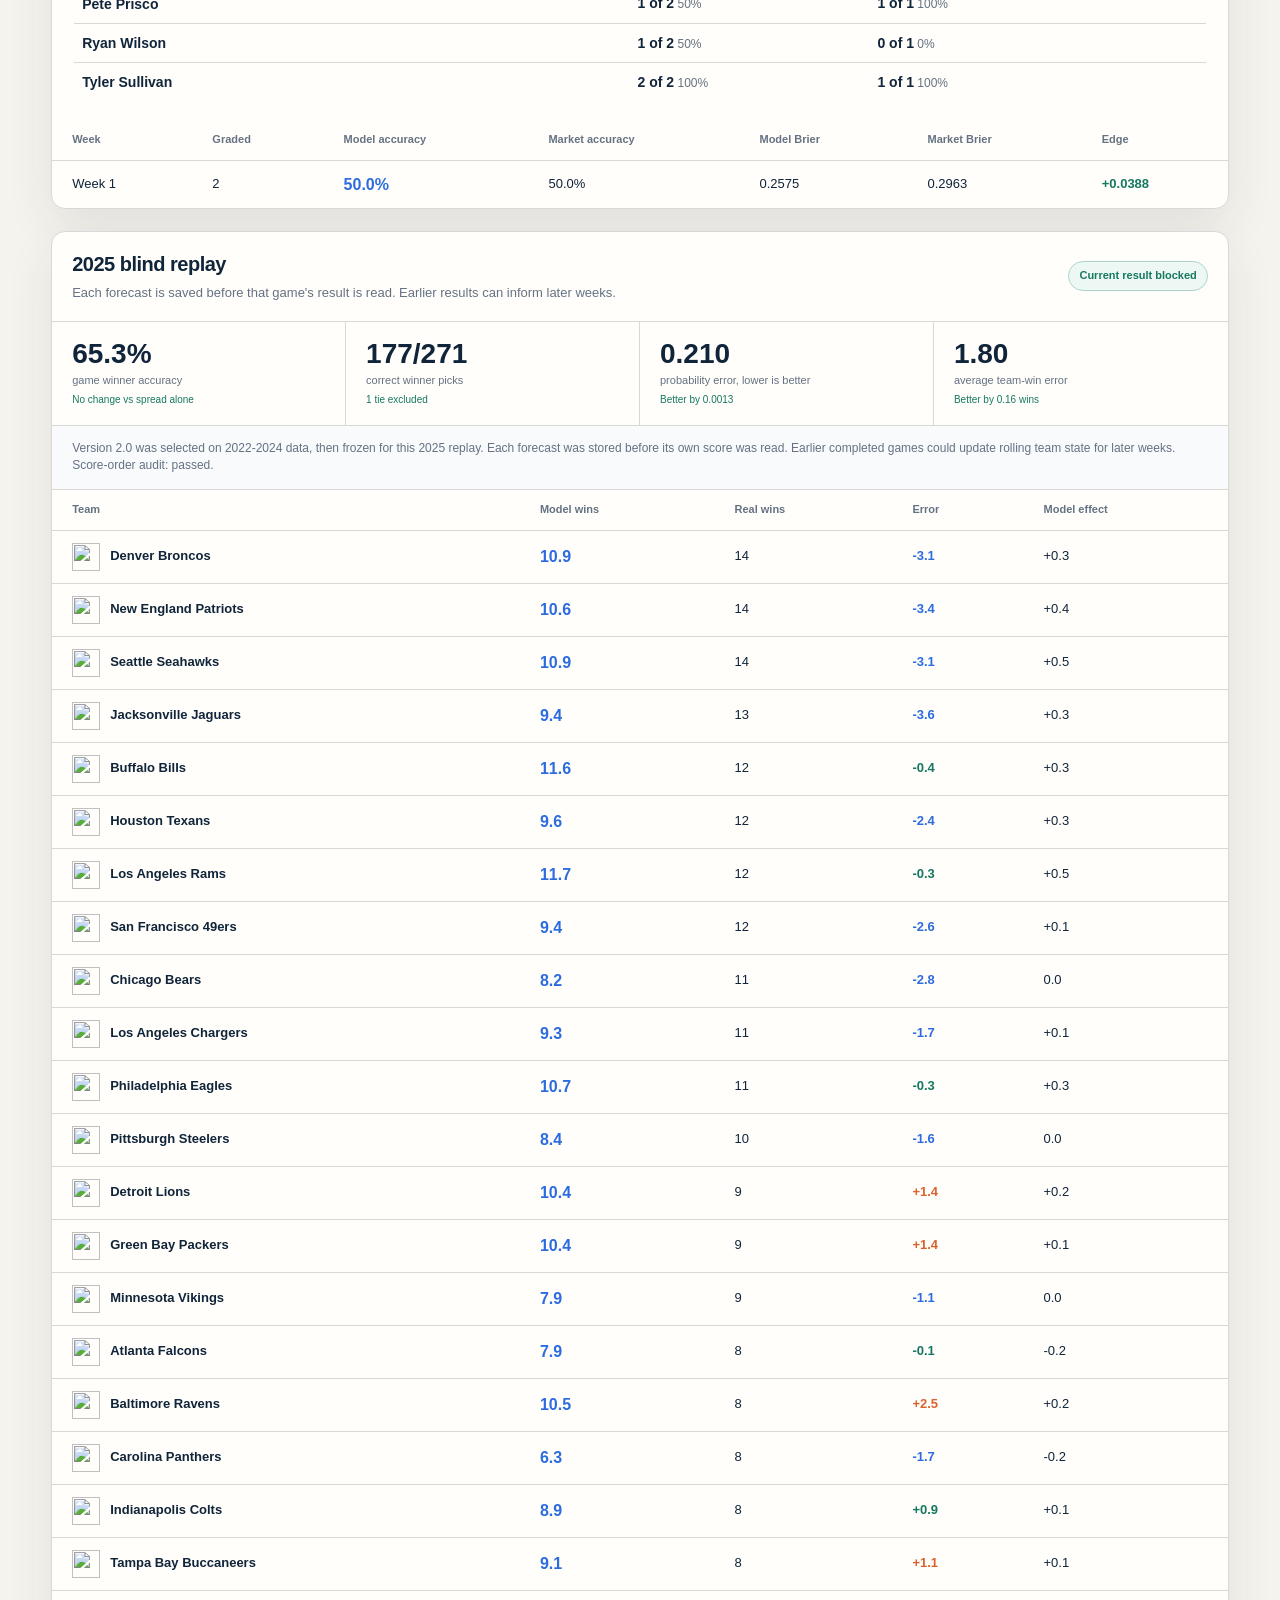
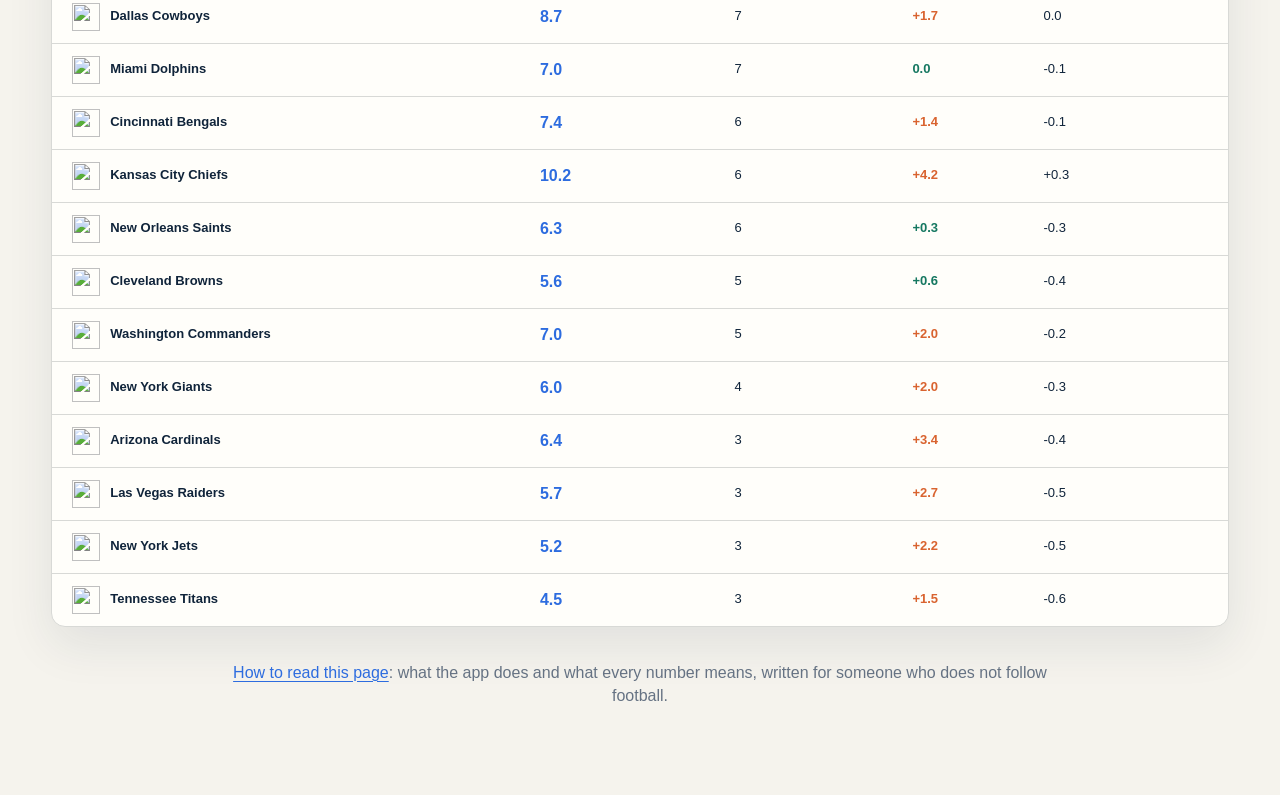
==== commit e6d77a6b: "Scorecard: who has been right, as a table instead of a paragraph" ====
--- a/index.html
+++ b/index.html
@@ -112,6 +112,7 @@
       </div>
       <div class="backtest-metrics" id="scorecardMetrics"></div>
       <div class="backtest-explainer" id="scorecardExplainer"></div>
+      <div class="table-wrap who-wrap" id="whoIsRight"></div>
       <div class="table-wrap">
         <table>
           <thead>
--- a/styles.css
+++ b/styles.css
@@ -508,3 +508,17 @@
   small, .flag-list li small, .evidence-card strong small { font-size: 12px; }
   .masthead-link { font-size: 17px; }
 }
+
+.evidence-card.is-hidden-pick strong { color: var(--muted); font-weight: 600; }
+
+.identity-row input { flex: 1 1 120px; min-width: 0; padding: 8px 10px; border: 1px solid var(--line); border-radius: 8px; font: inherit; font-size: 14px; }
+.link-button { appearance: none; border: 0; background: none; padding: 0; font: inherit; color: var(--blue); text-decoration: underline; cursor: pointer; }
+
+.who-wrap { padding: 0 22px 18px; }
+.who-table { width: 100%; border-collapse: collapse; font-size: 14px; }
+.who-table th, .who-table td { padding: 9px 8px; border-bottom: 1px solid var(--line); text-align: left; vertical-align: middle; }
+.who-table th { font-size: 12px; color: var(--muted); font-weight: 700; }
+.who-table td:first-child { font-weight: 700; }
+.who-table small { color: var(--muted); font-size: 12px; }
+.who-table tr.is-market td, .who-table tr.is-app td { background: var(--soft-blue); }
+.who-table tr.is-person td:first-child { color: var(--blue); }
